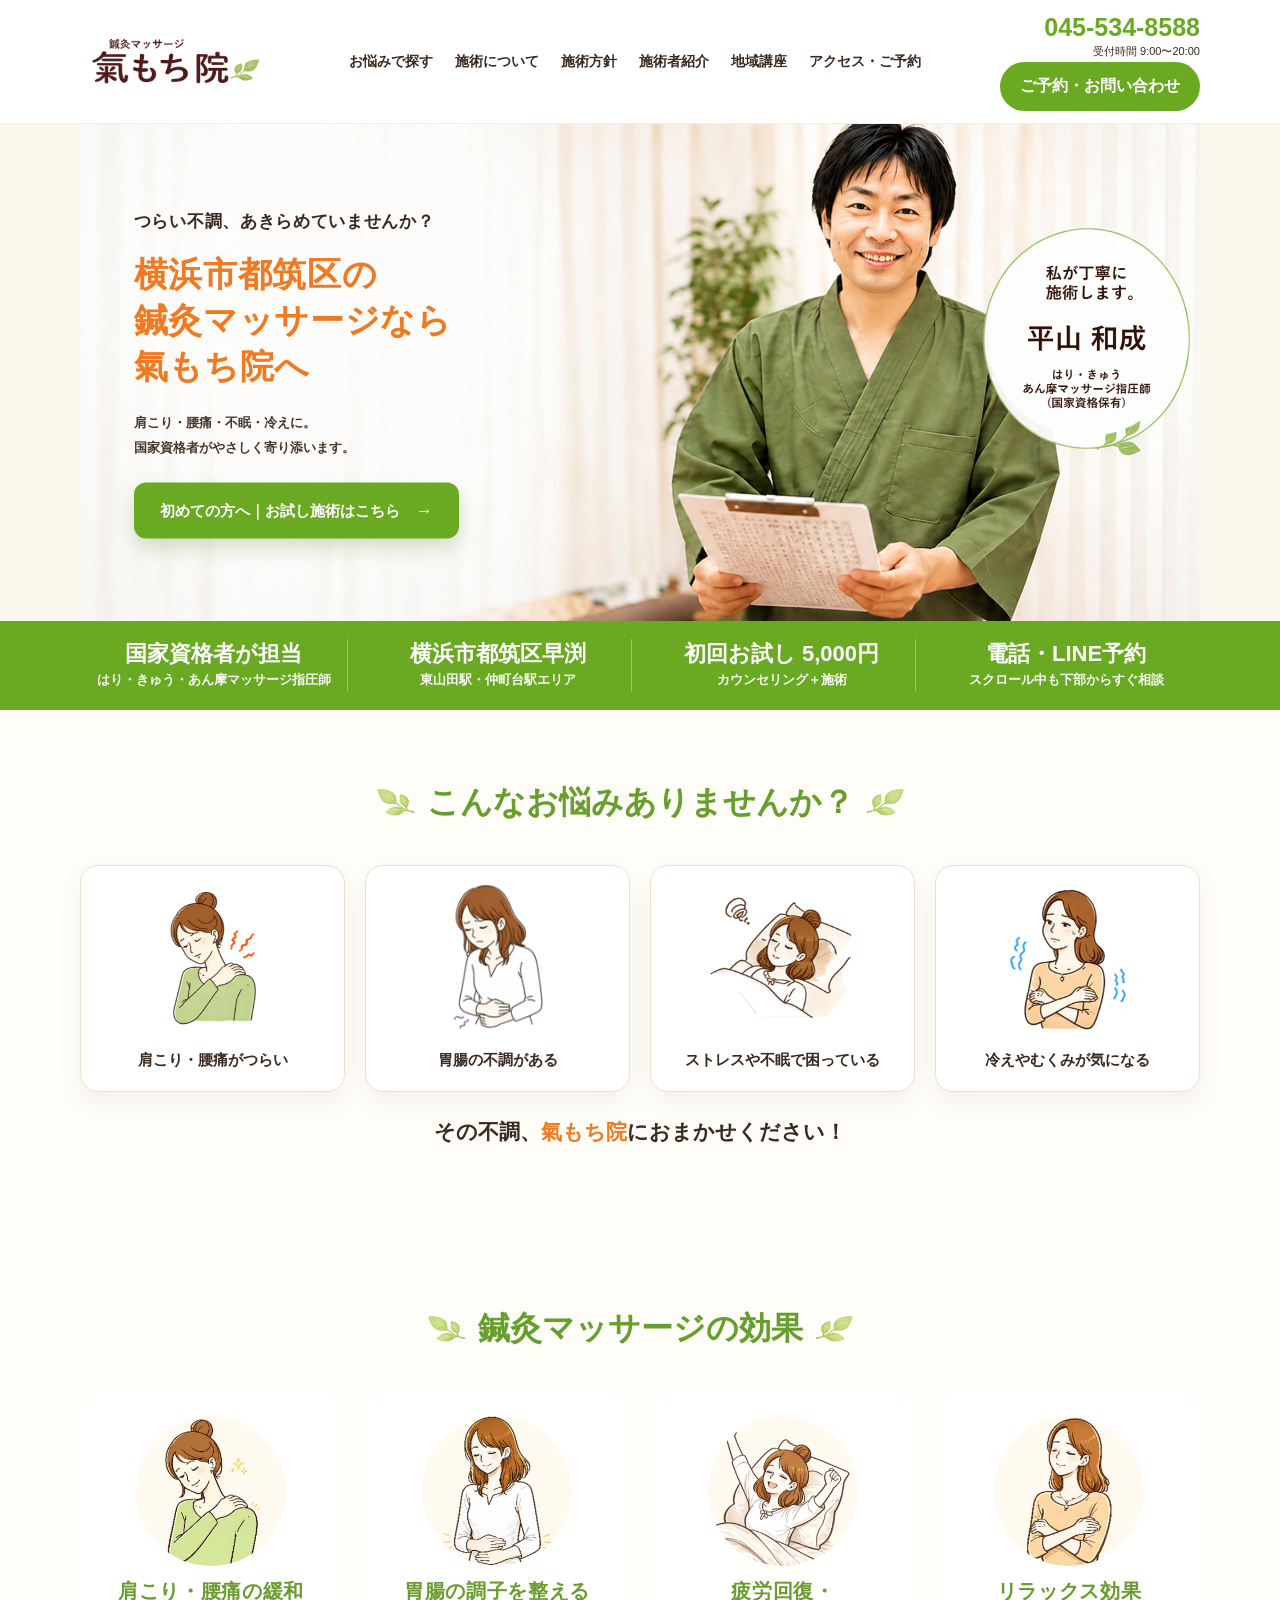
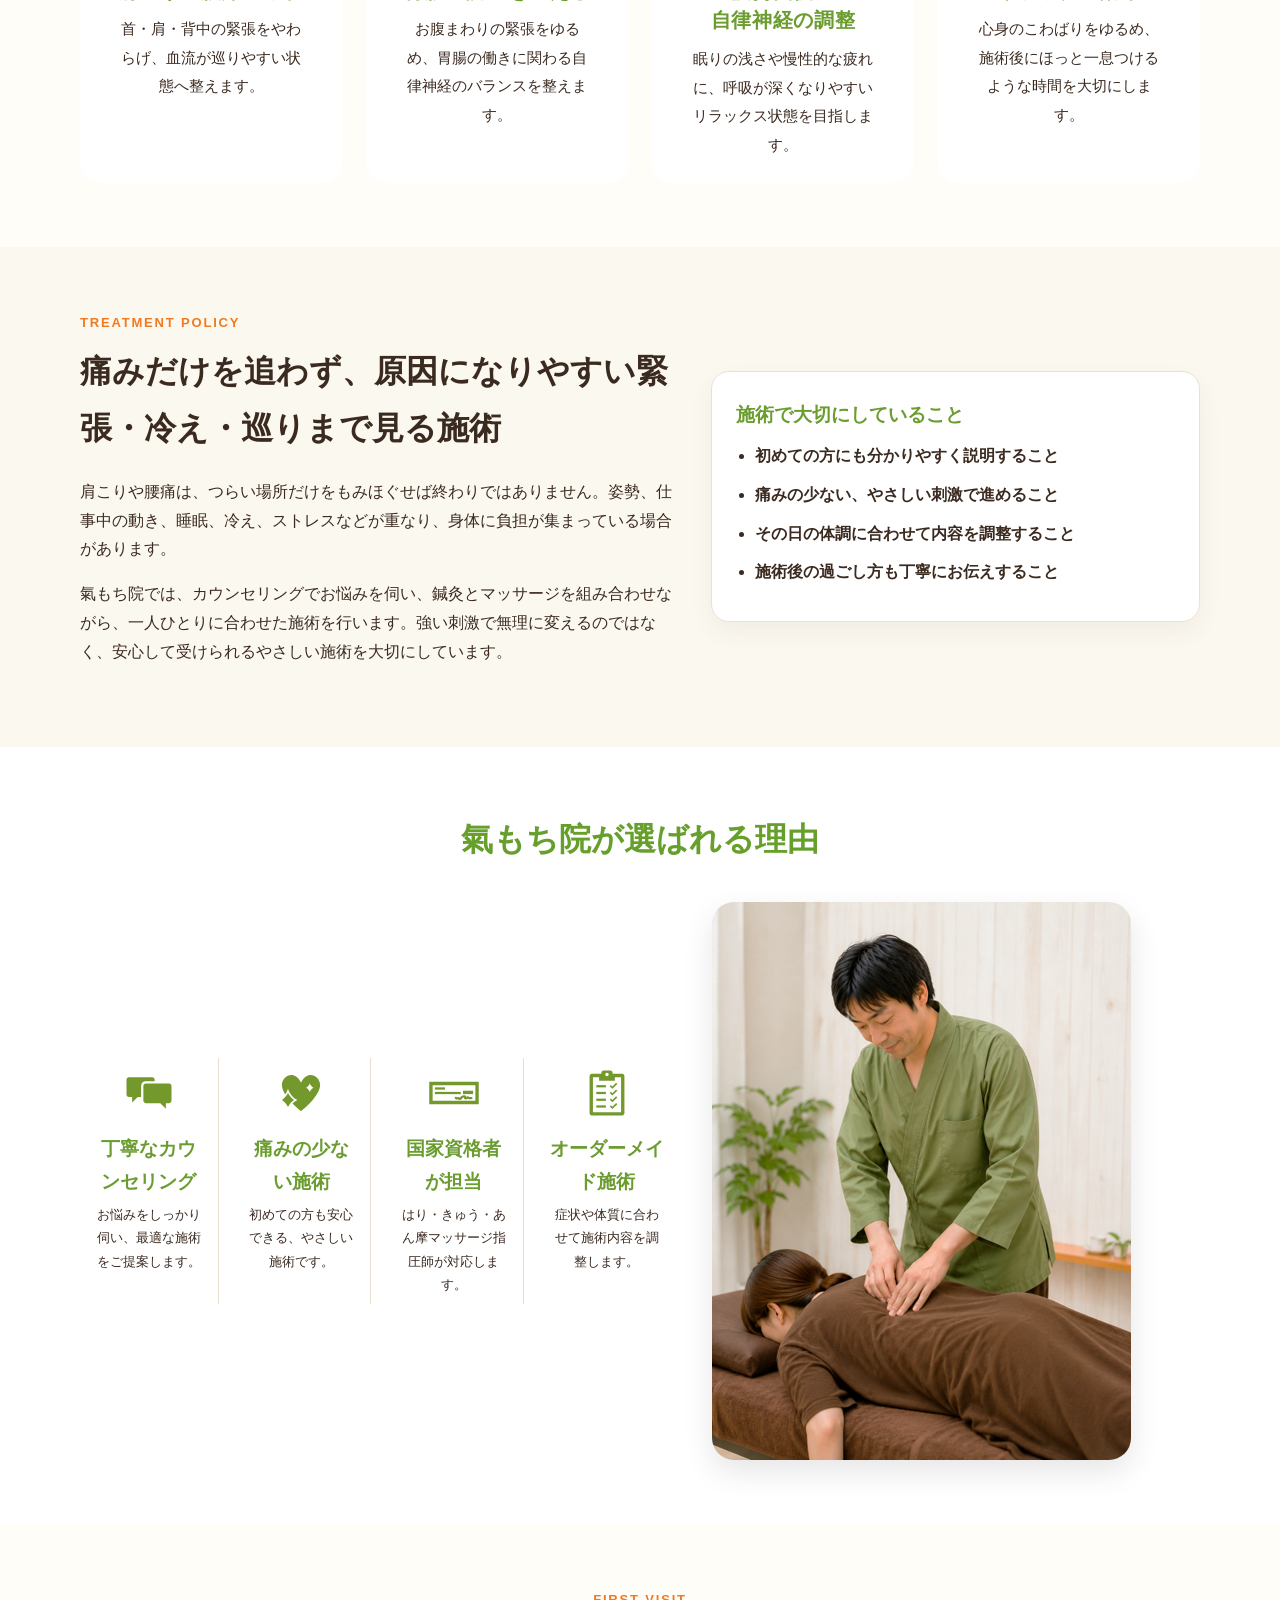
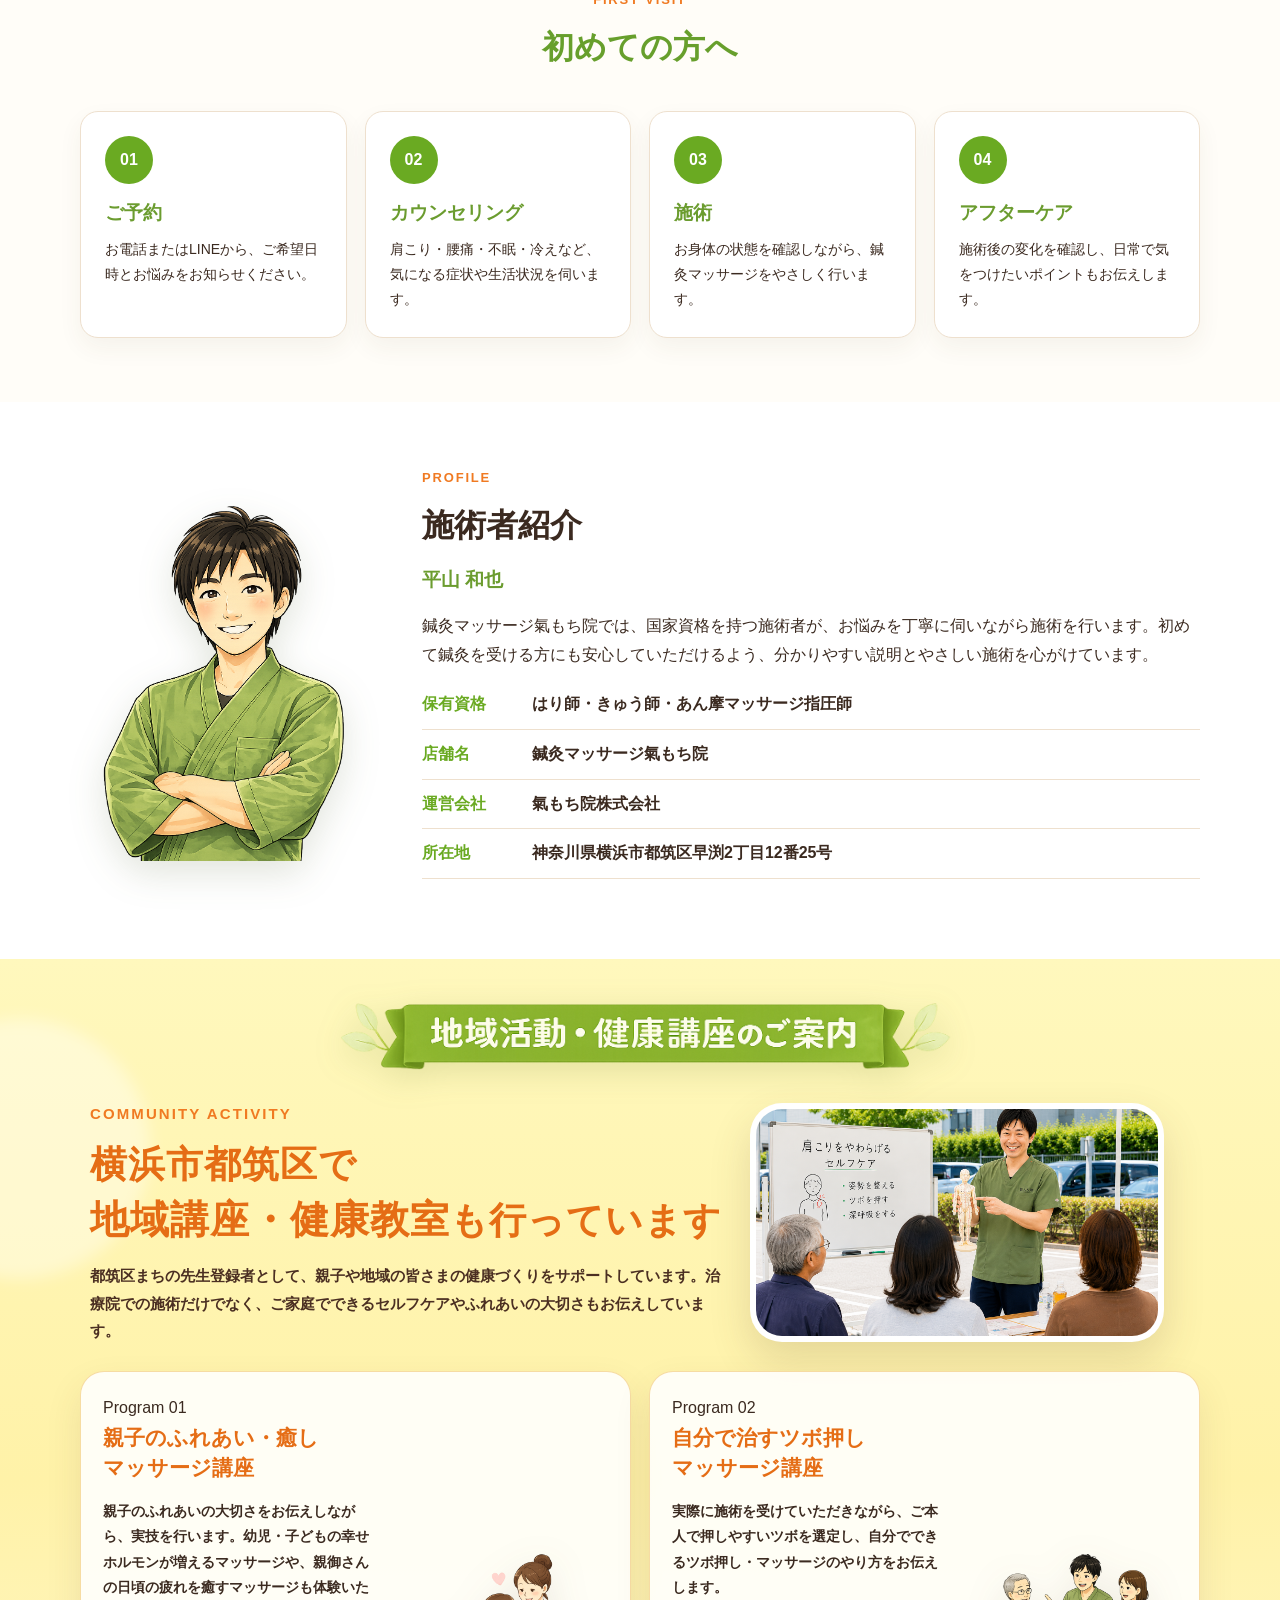
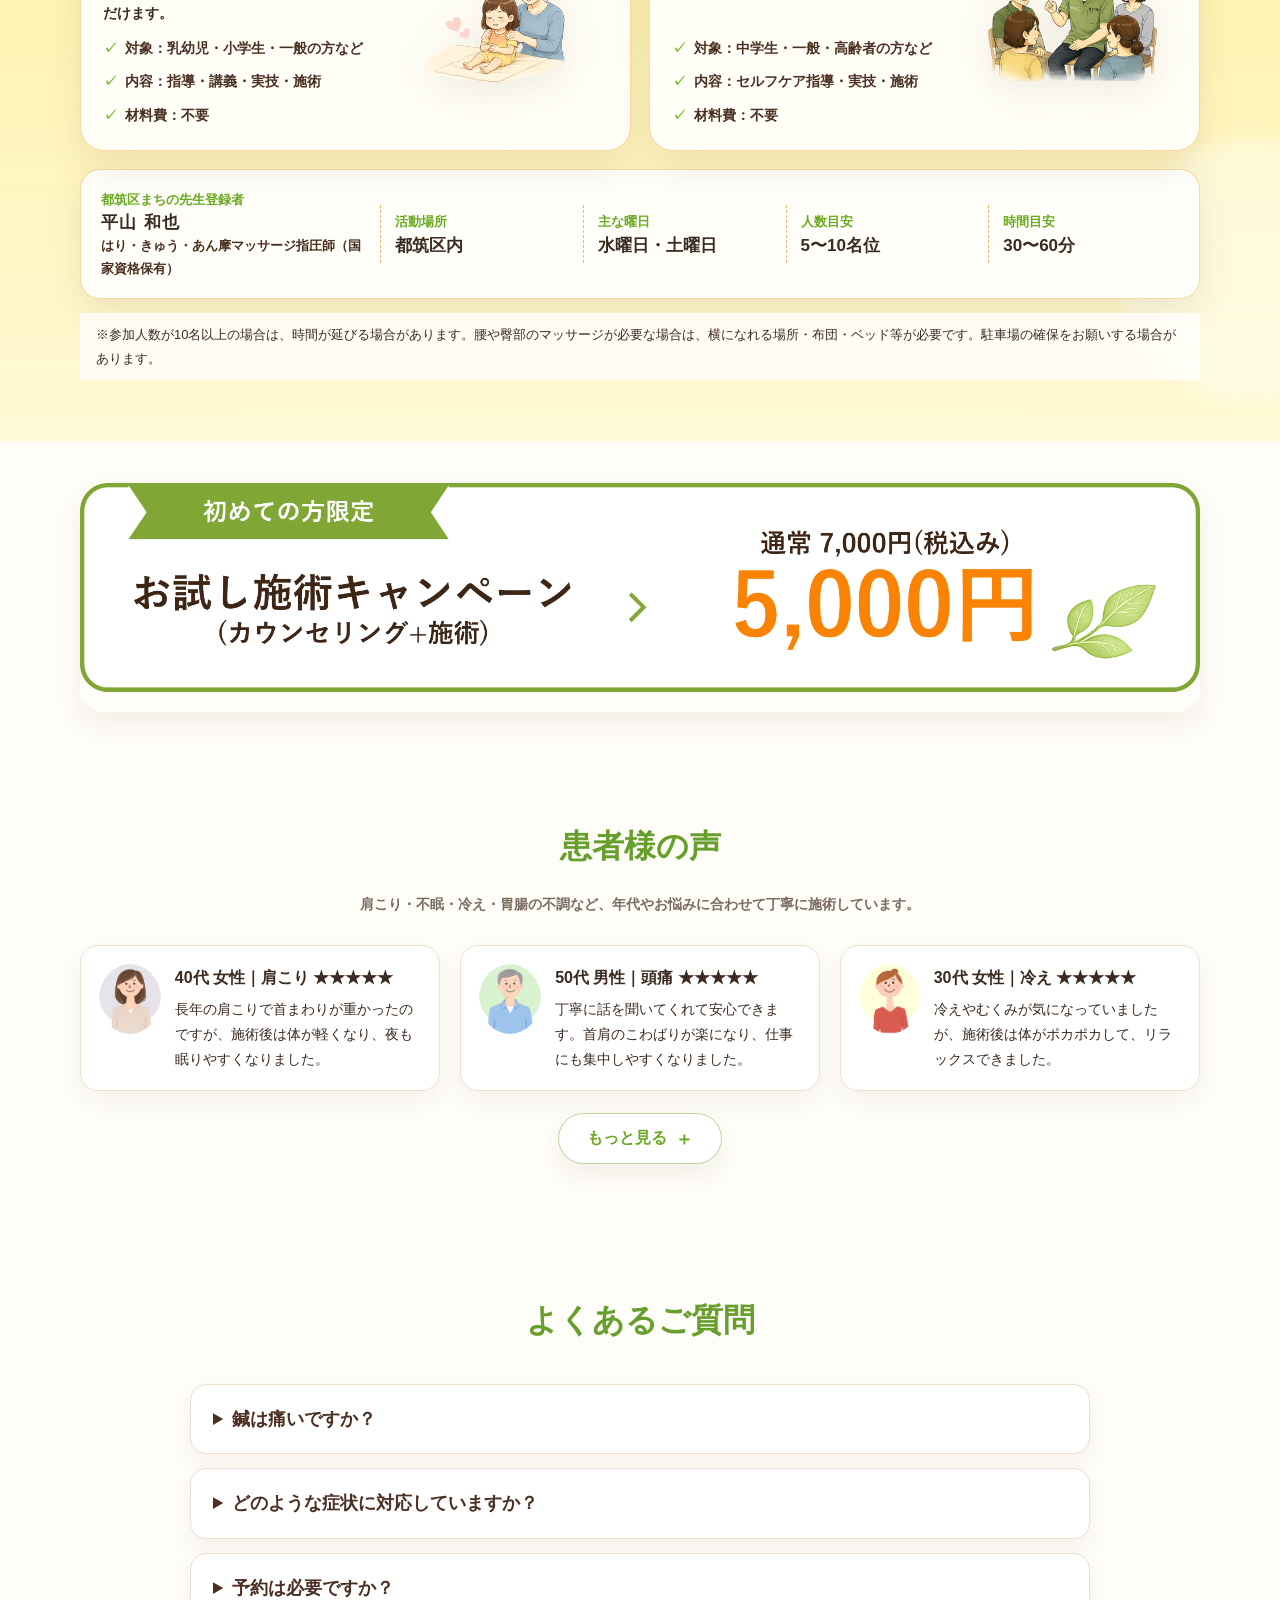
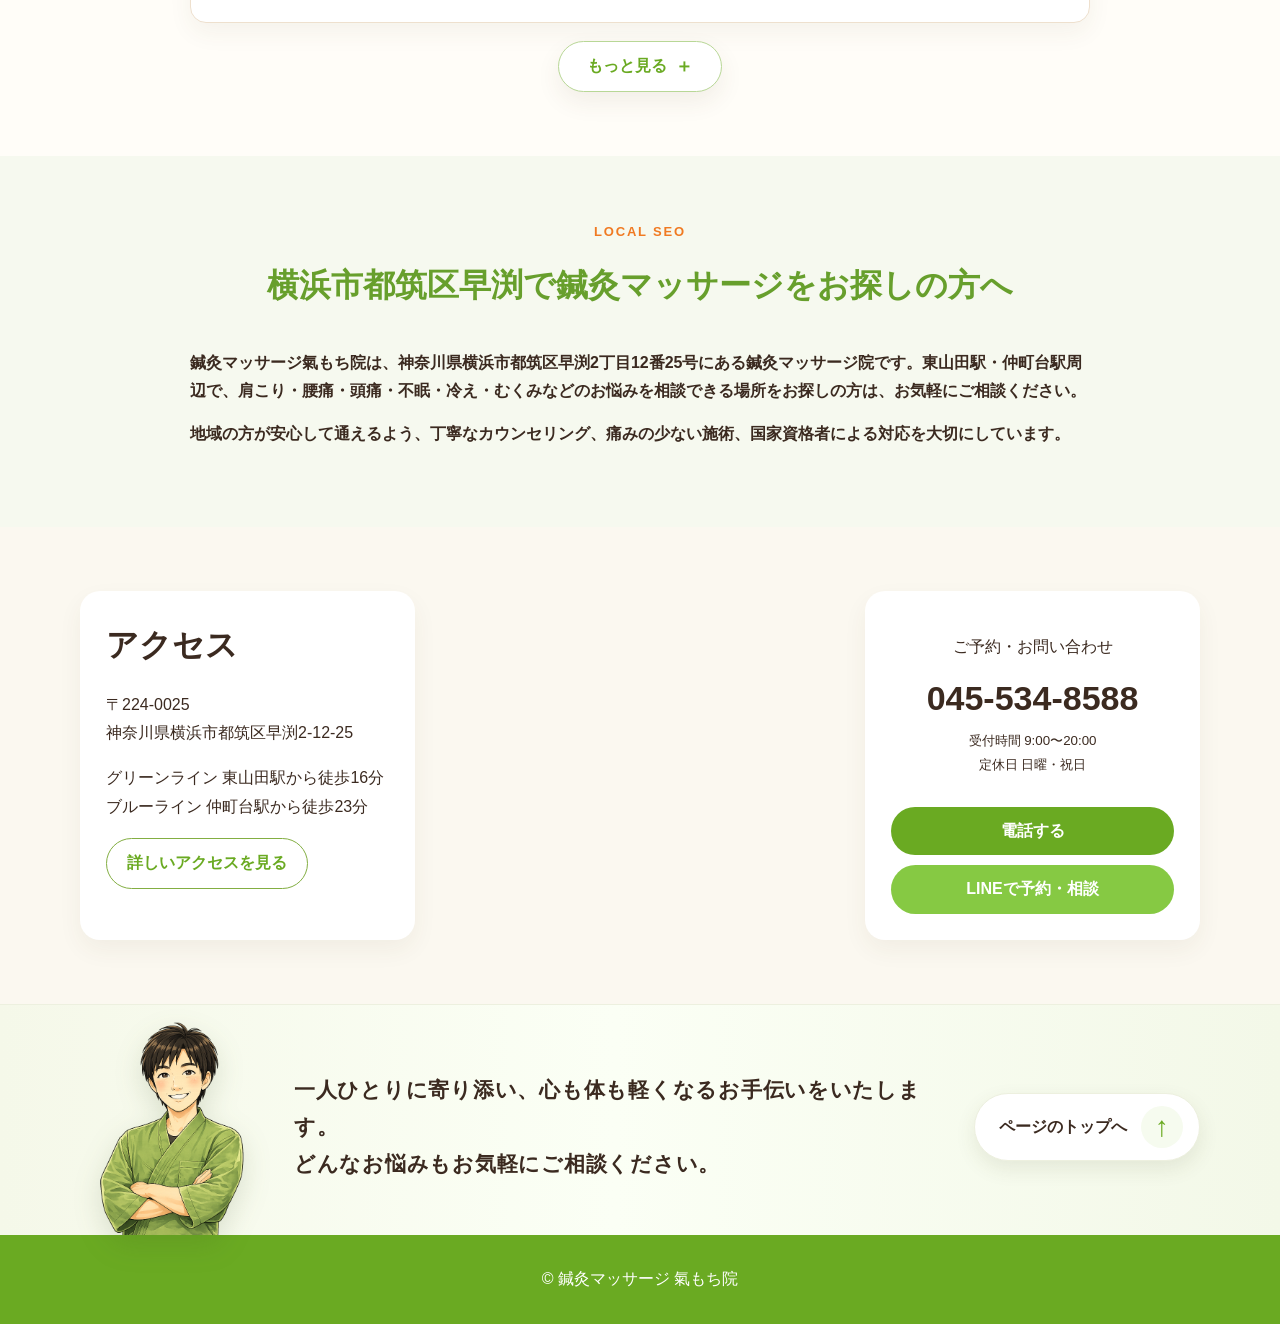
==== index.html @ 142c320e "Add files via upload" ====
<!DOCTYPE html>
<html lang="ja">
<head>
  <meta charset="UTF-8" />
  <meta name="viewport" content="width=device-width, initial-scale=1.0" />
  <title>横浜市都筑区早渕の鍼灸マッサージ氣もち院｜肩こり・腰痛・不眠・冷えのご相談</title>
  <meta name="description" content="横浜市都筑区早渕の鍼灸マッサージ氣もち院。肩こり・腰痛・頭痛・不眠・冷え・むくみ・胃腸の不調などのお悩みに、はり師・きゅう師・あん摩マッサージ指圧師の平山和也が丁寧に対応。東山田駅・仲町台駅周辺で鍼灸マッサージをお探しの方へ。都筑区まちの先生登録者として地域向け講座も実施。初回お試し施術5,000円。" />
  <meta name="keywords" content="横浜市都筑区 鍼灸,横浜市都筑区 マッサージ,東山田駅 鍼灸,肩こり,腰痛,不眠,冷え,氣もち院" />
  <meta property="og:title" content="横浜市都筑区の鍼灸マッサージ｜鍼灸マッサージ氣もち院" />
  <meta property="og:description" content="肩こり・腰痛・不眠・冷えなどのお悩みに、国家資格保有者の平山和也がやさしく丁寧に施術します。" />
  <meta property="og:type" content="website" />
  <meta property="og:image" content="images/top_banner.png" />
  <link rel="stylesheet" href="style.css" />
  <script type="application/ld+json">
  {
    "@context": "https://schema.org",
    "@type": "MedicalBusiness",
    "name": "鍼灸マッサージ氣もち院",
    "legalName": "氣もち院株式会社",
    "image": "images/top_banner.png",
    "telephone": "045-534-8588",
    "priceRange": "¥¥",
    "address": {
      "@type": "PostalAddress",
      "postalCode": "224-0025",
      "addressRegion": "神奈川県",
      "addressLocality": "横浜市都筑区",
      "streetAddress": "早渕2丁目12-25",
      "addressCountry": "JP"
    },
    "founder": {
      "@type": "Person",
      "name": "平山 和也"
    },
    "employee": {
      "@type": "Person",
      "name": "平山 和也",
      "jobTitle": "はり師・きゅう師・あん摩マッサージ指圧師"
    },
    "taxID": "T1020001093890",
    "areaServed": ["横浜市都筑区", "早渕", "東山田", "仲町台"],
    "medicalSpecialty": ["Acupuncture", "MassageTherapy"],
    "knowsAbout": ["親子ふれあいマッサージ", "ツボ押し", "セルフケア指導", "地域講座"],
    "openingHoursSpecification": [{
      "@type": "OpeningHoursSpecification",
      "dayOfWeek": ["Monday", "Tuesday", "Wednesday", "Thursday", "Friday", "Saturday"],
      "opens": "09:00",
      "closes": "20:00"
    }]
  }
  </script>
  <script type="application/ld+json">
  {
    "@context": "https://schema.org",
    "@type": "FAQPage",
    "mainEntity": [
      {"@type":"Question","name":"鍼は痛いですか？","acceptedAnswer":{"@type":"Answer","text":"痛みの少ないやさしい施術を心がけています。初めての方にも不安が少ないよう、お身体の状態を確認しながら丁寧に進めます。"}},
      {"@type":"Question","name":"どのような症状に対応していますか？","acceptedAnswer":{"@type":"Answer","text":"肩こり、腰痛、疲労感、頭痛、不眠、冷え、むくみ、胃腸の不調などのお悩みに対応しています。"}},
      {"@type":"Question","name":"予約は必要ですか？","acceptedAnswer":{"@type":"Answer","text":"お待たせしないため、事前予約をおすすめしています。電話またはLINEからご相談ください。"}},
      {"@type":"Question","name":"初回料金はいくらですか？","acceptedAnswer":{"@type":"Answer","text":"初めての方限定で、カウンセリングと施術を含むお試し施術キャンペーンを5,000円税込でご案内しています。"}},
      {"@type":"Question","name":"施術者はどのような資格を持っていますか？","acceptedAnswer":{"@type":"Answer","text":"平山和也が、はり師・きゅう師・あん摩マッサージ指圧師の国家資格を保有しています。"}},
      {"@type":"Question","name":"肩こりや腰痛以外も相談できますか？","acceptedAnswer":{"@type":"Answer","text":"頭痛、眼精疲労、不眠、冷え、むくみ、胃腸の不調などもご相談いただけます。"}},
      {"@type":"Question","name":"地域向けの講座はありますか？","acceptedAnswer":{"@type":"Answer","text":"都筑区まちの先生登録者として、親子のふれあい・癒しマッサージ講座や、自分で治すツボ押し・マッサージ講座などの地域向けプログラムにも対応しています。"}}
    ]
  }
  </script>
</head>
<body>
<header class="site-header">
  <div class="container header-inner">
    <a class="logo" href="#top" aria-label="氣もち院トップへ">
      <img src="images/logo.png" alt="鍼灸マッサージ 氣もち院" />
    </a>
    <nav class="nav" aria-label="メインメニュー">
      <a href="#worries">お悩みで探す</a>
      <a href="#effects">施術について</a>
      <a href="#policy">施術方針</a>
      <a href="#profile">施術者紹介</a>
      <a href="#community">地域講座</a>
      <a href="#access">アクセス・ご予約</a>
    </nav>
    <div class="header-contact">
      <span>045-534-8588</span>
      <small>受付時間 9:00〜20:00</small>
      <a href="#reserve">ご予約・お問い合わせ</a>
    </div>
  </div>
</header>

<main id="top">
<section class="hero">
  <div class="hero-frame">
    <img class="hero-bg" src="images/top_banner.png" alt="横浜市都筑区早渕の鍼灸マッサージ氣もち院 平山和也が丁寧に施術します" />
    <div class="hero-overlay">
      <p class="hero-catch">つらい不調、あきらめていませんか？</p>
      <h1 class="hero-title"><span class="hero-title-line">横浜市都筑区の</span><span class="hero-title-line">鍼灸マッサージなら</span><span class="hero-title-line"><span>氣</span>もち院へ</span></h1>
      <p class="hero-lead">肩こり・腰痛・不眠・冷えに。<br>国家資格者がやさしく寄り添います。</p>
      <a class="hero-btn" href="#campaign">初めての方へ｜お試し施術はこちら</a>
    </div>
  </div>
</section>
<section class="trust-strip" aria-label="氣もち院の基本情報">
  <div class="container trust-grid">
    <div><strong>国家資格者が担当</strong><span>はり・きゅう・あん摩マッサージ指圧師</span></div>
    <div><strong>横浜市都筑区早渕</strong><span>東山田駅・仲町台駅エリア</span></div>
    <div><strong>初回お試し 5,000円</strong><span>カウンセリング＋施術</span></div>
    <div><strong>電話・LINE予約</strong><span>スクロール中も下部からすぐ相談</span></div>
  </div>
</section>

<section id="worries" class="section worries-section">
  <div class="container">
    <h2><img src="images/sousyoku_leef_left.png" alt="" />こんなお悩みありませんか？<img src="images/sousyoku_leef_right.png" alt="" /></h2>
    <div class="worry-grid">
      <article class="worry-card"><img src="images/Before_katakori.png" alt="肩こり・腰痛でつらい女性"><h3>肩こり・腰痛がつらい</h3></article>
      <article class="worry-card"><img src="images/Before_onaka.png" alt="胃腸の不調でお腹を押さえる女性"><h3>胃腸の不調がある</h3></article>
      <article class="worry-card"><img src="images/Before_suimin.png" alt="不眠やストレスで眠れない女性"><h3>ストレスや不眠で困っている</h3></article>
      <article class="worry-card"><img src="images/Before_hietomukumi.png" alt="冷えやむくみで悩む女性"><h3>冷えやむくみが気になる</h3></article>
    </div>
    <p class="center">その不調、<strong>氣もち院</strong>におまかせください！</p>
  </div>
</section>
<section id="effects" class="section effects-section">
  <div class="container">
    <h2><img src="images/sousyoku_leef_left.png" alt="" />鍼灸マッサージの効果<img src="images/sousyoku_leef_right.png" alt="" /></h2>
    <div class="effect-grid">
      <article><img src="images/After_katakori.png" alt="肩こり・腰痛の緩和"><h3>肩こり・腰痛の緩和</h3><p>首・肩・背中の緊張をやわらげ、血流が巡りやすい状態へ整えます。</p></article>
      <article><img src="images/After_onaka.png" alt="胃腸の調子を整える"><h3>胃腸の調子を整える</h3><p>お腹まわりの緊張をゆるめ、胃腸の働きに関わる自律神経のバランスを整えます。</p></article>
      <article><img src="images/After_suimin.png" alt="疲労回復・自律神経の調整"><h3>疲労回復・<br>自律神経の調整</h3><p>眠りの浅さや慢性的な疲れに、呼吸が深くなりやすいリラックス状態を目指します。</p></article>
      <article><img src="images/After_relax.png" alt="リラックス効果"><h3>リラックス効果</h3><p>心身のこわばりをゆるめ、施術後にほっと一息つけるような時間を大切にします。</p></article>
    </div>
  </div>
</section>
<section id="policy" class="section policy-section">
  <div class="container policy-layout">
    <div>
      <p class="section-kicker">Treatment Policy</p>
      <h2>痛みだけを追わず、原因になりやすい緊張・冷え・巡りまで見る施術</h2>
      <p>肩こりや腰痛は、つらい場所だけをもみほぐせば終わりではありません。姿勢、仕事中の動き、睡眠、冷え、ストレスなどが重なり、身体に負担が集まっている場合があります。</p>
      <p>氣もち院では、カウンセリングでお悩みを伺い、鍼灸とマッサージを組み合わせながら、一人ひとりに合わせた施術を行います。強い刺激で無理に変えるのではなく、安心して受けられるやさしい施術を大切にしています。</p>
    </div>
    <div class="policy-card">
      <h3>施術で大切にしていること</h3>
      <ul>
        <li>初めての方にも分かりやすく説明すること</li>
        <li>痛みの少ない、やさしい刺激で進めること</li>
        <li>その日の体調に合わせて内容を調整すること</li>
        <li>施術後の過ごし方も丁寧にお伝えすること</li>
      </ul>
    </div>
  </div>
</section>

<section id="reason" class="section reason">
  <div class="container">
    <h2>氣もち院が選ばれる理由</h2>
    <div class="reason-layout">
      <div class="reason-grid">
        <article><img src="images/erabareruriyu_counseling.svg" alt="丁寧なカウンセリング"><h3>丁寧なカウンセリング</h3><p>お悩みをしっかり伺い、最適な施術をご提案します。</p></article>
        <article><img src="images/erabareruriyu_itaminosukunai.svg" alt="痛みの少ないやさしい施術"><h3>痛みの少ない施術</h3><p>初めての方も安心できる、やさしい施術です。</p></article>
        <article><img src="images/erabareruriyu_kokkasikaku.svg" alt="国家資格を持つ施術者"><h3>国家資格者が担当</h3><p>はり・きゅう・あん摩マッサージ指圧師が対応します。</p></article>
        <article><img src="images/erabareruriyu_odermade.svg" alt="一人ひとりに合わせたオーダーメイド施術"><h3>オーダーメイド施術</h3><p>症状や体質に合わせて施術内容を調整します。</p></article>
      </div>
      <img class="treatment-photo" src="images/sezyutsu.png" alt="氣もち院の施術イメージ" />
    </div>
  </div>
</section>
<section id="first" class="section first-section">
  <div class="container">
    <p class="section-kicker">First Visit</p>
    <h2>初めての方へ</h2>
    <div class="flow-grid">
      <article><span>01</span><h3>ご予約</h3><p>お電話またはLINEから、ご希望日時とお悩みをお知らせください。</p></article>
      <article><span>02</span><h3>カウンセリング</h3><p>肩こり・腰痛・不眠・冷えなど、気になる症状や生活状況を伺います。</p></article>
      <article><span>03</span><h3>施術</h3><p>お身体の状態を確認しながら、鍼灸マッサージをやさしく行います。</p></article>
      <article><span>04</span><h3>アフターケア</h3><p>施術後の変化を確認し、日常で気をつけたいポイントもお伝えします。</p></article>
    </div>
  </div>
</section>

<section id="profile" class="section profile-section">
  <div class="container profile-layout">
    <img src="images/last_hirayama_illustration.png" alt="鍼灸マッサージ氣もち院 平山和也" />
    <div>
      <p class="section-kicker">Profile</p>
      <h2>施術者紹介</h2>
      <h3>平山 和也</h3>
      <p>鍼灸マッサージ氣もち院では、国家資格を持つ施術者が、お悩みを丁寧に伺いながら施術を行います。初めて鍼灸を受ける方にも安心していただけるよう、分かりやすい説明とやさしい施術を心がけています。</p>
      <dl class="license-list">
        <div><dt>保有資格</dt><dd>はり師・きゅう師・あん摩マッサージ指圧師</dd></div>
        <div><dt>店舗名</dt><dd>鍼灸マッサージ氣もち院</dd></div>
        <div><dt>運営会社</dt><dd>氣もち院株式会社</dd></div>
        <div><dt>所在地</dt><dd>神奈川県横浜市都筑区早渕2丁目12番25号</dd></div>
      </dl>
    </div>
  </div>
</section>


<section id="community" class="section community-section event-section">
  <div class="container event-wrap">
    <div class="event-title-img-wrap">
      <img class="event-title-img" src="images/event_goannai.png" alt="地域活動・健康講座のご案内" />
    </div>

    <div class="event-hero">
      <div class="event-copy">
        <p class="section-kicker">Community Activity</p>
        <h2 class="event-heading"><span class="event-heading-line">横浜市都筑区で</span><span class="event-heading-line"><em>地域講座・健康教室</em>も行っています</span></h2>
        <p>都筑区まちの先生登録者として、親子や地域の皆さまの健康づくりをサポートしています。治療院での施術だけでなく、ご家庭でできるセルフケアやふれあいの大切さもお伝えしています。</p>
      </div>
      <div class="event-photo-card">
        <img src="images/event_photo.png" alt="横浜市都筑区の屋外会場でセルフケア講座を行う平山和也" />
      </div>
    </div>

    <div class="event-program-grid">
      <article class="event-program-card oyako-card">
        <div class="event-program-text">
          <span class="program-label">Program 01</span>
          <h3><span>親子のふれあい・癒し</span><span>マッサージ講座</span></h3>
          <p>親子のふれあいの大切さをお伝えしながら、実技を行います。幼児・子どもの幸せホルモンが増えるマッサージや、親御さんの日頃の疲れを癒すマッサージも体験いただけます。</p>
          <ul>
            <li>対象：乳幼児・小学生・一般の方など</li>
            <li>内容：指導・講義・実技・施術</li>
            <li>材料費：不要</li>
          </ul>
        </div>
        <img class="event-program-illust" src="images/event_oyako.png" alt="親子ふれあいマッサージ講座のイラスト" />
      </article>

      <article class="event-program-card selfcare-card">
        <div class="event-program-text">
          <span class="program-label">Program 02</span>
          <h3><span>自分で治すツボ押し</span><span>マッサージ講座</span></h3>
          <p>実際に施術を受けていただきながら、ご本人で押しやすいツボを選定し、自分でできるツボ押し・マッサージのやり方をお伝えします。</p>
          <ul>
            <li>対象：中学生・一般・高齢者の方など</li>
            <li>内容：セルフケア指導・実技・施術</li>
            <li>材料費：不要</li>
          </ul>
        </div>
        <img class="event-program-illust" src="images/event_kyousitu.png" alt="セルフケア講座で地域の方に説明する平山和也" />
      </article>
    </div>

    <div class="event-info-bar">
      <div class="event-info-main">
        <span class="teacher-label">都筑区まちの先生登録者</span>
        <strong>平山 和也</strong>
        <small>はり・きゅう・あん摩マッサージ指圧師（国家資格保有）</small>
      </div>
      <div><span>活動場所</span><strong>都筑区内</strong></div>
      <div><span>主な曜日</span><strong>水曜日・土曜日</strong></div>
      <div><span>人数目安</span><strong>5〜10名位</strong></div>
      <div><span>時間目安</span><strong>30〜60分</strong></div>
    </div>

    <p class="program-note event-note">※参加人数が10名以上の場合は、時間が延びる場合があります。腰や臀部のマッサージが必要な場合は、横になれる場所・布団・ベッド等が必要です。駐車場の確保をお願いする場合があります。</p>
  </div>
</section>

<section id="campaign" class="campaign">
  <div class="container">
    <a href="#reserve"><img src="images/hazimetenokatagentei.png" alt="初めての方限定 お試し施術キャンペーン 5,000円" /></a>
  </div>
</section>

<section class="section voice-section">
  <div class="container">
    <h2>患者様の声</h2>
    <p class="voice-lead">肩こり・不眠・冷え・胃腸の不調など、年代やお悩みに合わせて丁寧に施術しています。</p>

    <div class="voice-grid">
      <article class="voice"><img src="images/voice_40ageW.png" alt="40代女性の患者様アイコン"><div><strong>40代 女性｜肩こり ★★★★★</strong><p>長年の肩こりで首まわりが重かったのですが、施術後は体が軽くなり、夜も眠りやすくなりました。</p></div></article>
      <article class="voice"><img src="images/voice_50ageM.png" alt="50代男性の患者様アイコン"><div><strong>50代 男性｜頭痛 ★★★★★</strong><p>丁寧に話を聞いてくれて安心できます。首肩のこわばりが楽になり、仕事にも集中しやすくなりました。</p></div></article>
      <article class="voice"><img src="images/voice_30ageW.png" alt="30代女性の患者様アイコン"><div><strong>30代 女性｜冷え ★★★★★</strong><p>冷えやむくみが気になっていましたが、施術後は体がポカポカして、リラックスできました。</p></div></article>
    </div>

    <details class="voice-more">
      <summary>もっと見る</summary>
      <div class="voice-grid more-voice-grid">
        <article class="voice"><img src="images/voice_10ageM.png" alt="10代男性の患者様アイコン"><div><strong>10代 男性｜部活の肘 ★★★★★</strong><p>野球部で肘の違和感があり相談しました。体の使い方も教えてもらえて、練習前後のケアを意識できるようになりました。</p></div></article>
        <article class="voice"><img src="images/voice_50ageW.png" alt="50代女性の患者様アイコン"><div><strong>50代 女性｜腰痛 ★★★★★</strong><p>腰まわりの重さが気になっていました。やさしく確認しながら進めてくれるので、初めてでも安心して受けられました。</p></div></article>
        <article class="voice"><img src="images/voice_60ageM.png" alt="60代男性の患者様アイコン"><div><strong>60代 男性｜疲労感 ★★★★★</strong><p>年齢とともに疲れが抜けにくくなり相談しました。施術後は肩まわりが楽になり、体がすっと軽く感じました。</p></div></article>
      </div>
    </details>
  </div>
</section>

<section id="faq" class="section faq-section">
  <div class="container">
    <h2>よくあるご質問</h2>
    <div class="faq-list">
      <details>
        <summary>鍼は痛いですか？</summary>
        <p>痛みの少ないやさしい施術を心がけています。初めての方にも不安が少ないよう、お身体の状態を確認しながら丁寧に進めます。</p>
      </details>
      <details>
        <summary>どのような症状に対応していますか？</summary>
        <p>肩こり、腰痛、疲労感、頭痛、不眠、冷え、むくみ、胃腸の不調などのお悩みに対応しています。</p>
      </details>
      <details>
        <summary>予約は必要ですか？</summary>
        <p>お待たせしないため、事前予約をおすすめしています。電話またはLINEからご相談ください。</p>
      </details>
    </div>

    <details class="faq-more">
      <summary>もっと見る</summary>
      <div class="faq-list faq-more-list">
        <details>
          <summary>初回料金はいくらですか？</summary>
          <p>初めての方限定で、カウンセリングと施術を含むお試し施術キャンペーンを5,000円税込でご案内しています。</p>
        </details>
        <details>
          <summary>所在地はどこですか？</summary>
          <p>神奈川県横浜市都筑区早渕2丁目12番25号です。グリーンライン東山田駅、ブルーライン仲町台駅周辺からご来院いただけます。</p>
        </details>
        <details>
          <summary>施術者はどのような資格を持っていますか？</summary>
          <p>平山和也が、はり師・きゅう師・あん摩マッサージ指圧師の国家資格を保有しています。</p>
        </details>
        <details>
          <summary>東山田駅や仲町台駅周辺から通えますか？</summary>
          <p>はい。東山田駅・仲町台駅周辺からご来院いただける横浜市都筑区早渕の鍼灸マッサージ院です。</p>
        </details>
        <details>
          <summary>肩こりや腰痛以外も相談できますか？</summary>
          <p>はい。頭痛、眼精疲労、不眠、冷え、むくみ、胃腸の不調などもご相談いただけます。</p>
        </details>
        <details>
          <summary>地域向けの講座もお願いできますか？</summary>
          <p>はい。都筑区まちの先生登録者として、親子のふれあい・癒しマッサージ講座や、自分で治すツボ押し・マッサージ講座などにも対応しています。</p>
        </details>
      </div>
    </details>
  </div>
</section>
<section class="section local-section">
  <div class="container">
    <p class="section-kicker">Local SEO</p>
    <h2>横浜市都筑区早渕で鍼灸マッサージをお探しの方へ</h2>
    <p>鍼灸マッサージ氣もち院は、神奈川県横浜市都筑区早渕2丁目12番25号にある鍼灸マッサージ院です。東山田駅・仲町台駅周辺で、肩こり・腰痛・頭痛・不眠・冷え・むくみなどのお悩みを相談できる場所をお探しの方は、お気軽にご相談ください。</p>
    <p>地域の方が安心して通えるよう、丁寧なカウンセリング、痛みの少ない施術、国家資格者による対応を大切にしています。</p>
  </div>
</section>

<section id="access" class="section access">
  <div class="container access-grid">
    <div class="access-info">
      <h2>アクセス</h2>
      <p>〒224-0025<br>神奈川県横浜市都筑区早渕2-12-25</p>
      <p>グリーンライン 東山田駅から徒歩16分<br>ブルーライン 仲町台駅から徒歩23分</p>
      <a class="btn outline" href="https://www.google.com/maps/search/?api=1&query=神奈川県横浜市都筑区早渕2-12-25" target="_blank" rel="noopener">詳しいアクセスを見る</a>
    </div>
    <iframe class="map" title="氣もち院周辺地図" src="https://www.google.com/maps?q=神奈川県横浜市都筑区早渕2-12-25&output=embed" loading="lazy" referrerpolicy="no-referrer-when-downgrade"></iframe>
    <div id="reserve" class="reserve-box">
      <p>ご予約・お問い合わせ</p>
      <strong>045-534-8588</strong>
      <small>受付時間 9:00〜20:00<br>定休日 日曜・祝日</small>
      <a class="btn primary" href="tel:0455348588">電話する</a>
      <a class="btn line" href="#">LINEで予約・相談</a>
    </div>
  </div>
</section>

<section class="closing-banner" aria-label="氣もち院からのメッセージ">
  <div class="container closing-inner">
    <img class="closing-person" src="images/last_hirayama_illustration.png" alt="氣もち院 平山和也のイラスト" />
    <div class="closing-message">
      <p>一人ひとりに寄り添い、心も体も軽くなるお手伝いをいたします。<br>どんなお悩みもお気軽にご相談ください。</p>
    </div>
    <a class="page-top-btn" href="#top" aria-label="ページのトップへ戻る">
      <span>ページのトップへ</span><b>↑</b>
    </a>
  </div>
</section>
</main>

<div class="fixed-contact" aria-label="固定予約ボタン">
  <a class="fixed-tel" href="tel:0455348588">電話する</a>
  <a class="fixed-line" href="#reserve">LINE予約・相談</a>
</div>

<footer>
  <p>© 鍼灸マッサージ 氣もち院</p>
</footer>
<script src="script.js"></script>
</body>
</html>
---- style.css ----
*{box-sizing:border-box}html{scroll-behavior:smooth}body{margin:0;font-family:"Yu Gothic","Hiragino Sans",sans-serif;color:#3b2a20;background:#fffdf8;line-height:1.8}.container{width:min(1120px,92%);margin:auto}img{max-width:100%;display:block}.site-header{position:sticky;top:0;z-index:10;background:rgba(255,255,255,.94);backdrop-filter:blur(8px);border-bottom:1px solid #eee}.header-inner{display:flex;align-items:center;justify-content:space-between;gap:22px;padding:12px 0}.logo img{width:190px}.nav{display:flex;gap:22px;white-space:nowrap}.nav a{color:#3b2a20;text-decoration:none;font-weight:800;font-size:14px}.header-contact{text-align:right}.header-contact span{display:block;color:#6aaa22;font-size:25px;font-weight:900;line-height:1.2}.header-contact small{display:block;font-size:11px}.header-contact a,.btn{display:inline-block;text-decoration:none;border-radius:999px;padding:10px 20px;font-weight:900}.header-contact a,.primary{background:#6aaa22;color:#fff}.hero{position:relative;background:#fbf7ed;overflow:hidden}.hero-bg{width:100%;height:auto}.hero-overlay{position:absolute;left:clamp(28px,5vw,92px);top:50%;transform:translateY(-50%);width:min(610px,48vw);padding:28px 0}.hero-catch{font-size:clamp(18px,1.7vw,28px);font-weight:900;margin:0 0 18px;color:#3b2a20;letter-spacing:.04em}.hero-overlay h1{font-size:clamp(36px,4.2vw,72px);line-height:1.28;margin:0 0 20px;color:#3b2a20;font-weight:900;letter-spacing:.03em}.hero-overlay h1 span{color:#f07a22}.hero-overlay h1 em{color:#6aaa22;font-style:normal}.hero-lead{font-size:clamp(14px,1.25vw,19px);font-weight:800;line-height:1.9;margin:0 0 28px;color:#4a362a}.hero-btn{display:inline-flex;align-items:center;justify-content:center;background:#6aaa22;color:#fff;text-decoration:none;border-radius:12px;padding:16px 34px;font-weight:900;font-size:clamp(14px,1.2vw,18px);box-shadow:0 10px 20px rgba(72,123,25,.22)}.hero-btn:after{content:"→";margin-left:16px;font-size:1.1em}.section{padding:64px 0}.section h2{text-align:center;font-size:32px;color:#679f2c;margin:0 0 34px;display:flex;justify-content:center;align-items:center;gap:12px}.section h2 img{width:38px}.worry-grid{display:grid;grid-template-columns:repeat(4,1fr);gap:20px}.worry-card{background:#fff;border:1px solid #eee0ce;border-radius:18px;box-shadow:0 10px 25px rgba(88,61,35,.06);padding:18px;text-align:center}.worry-card img{height:150px;margin:0 auto 12px;object-fit:contain}.worry-card h3{font-size:15px;margin:0;color:#3b2a20}.center{text-align:center;font-size:21px;font-weight:800}.center strong{color:#f07a22}.soft{background:#fbf8f0}.ba-grid{display:grid;grid-template-columns:repeat(4,1fr);gap:20px}.ba-card{background:#fff;border-radius:22px;padding:20px;text-align:center;box-shadow:0 12px 28px rgba(88,61,35,.07);border:1px solid #eee0ce}.ba-card span,.ba-card em{display:inline-block;border-radius:999px;padding:3px 16px;font-style:normal;font-weight:900}.ba-card span{background:#eee;color:#6b625a}.ba-card em{background:#6aaa22;color:#fff;margin-top:14px}.ba-card img{height:125px;margin:8px auto;object-fit:contain}.ba-card strong{display:block;font-size:15px}.ba-card p{font-size:14px;margin:6px 0 0}.effect-grid{display:grid;grid-template-columns:repeat(4,1fr);gap:24px;text-align:center}.effect-grid article{padding:24px;border-radius:22px;background:#fff}.effect-grid img{width:150px;height:150px;object-fit:contain;margin:0 auto 10px;border-radius:50%;background:#fffaf0}.effect-grid h3,.reason-grid h3{color:#6b9c2f;margin:.2em 0}.effect-grid h3{font-size:clamp(19px,1.6vw,24px);line-height:1.45;letter-spacing:.03em}.effect-grid p{font-size:15px;line-height:1.9;margin:10px auto 0;max-width:12em}.reason{background:#fff}.reason-layout{display:grid;grid-template-columns:1.1fr .9fr;gap:36px;align-items:center}.reason-grid{display:grid;grid-template-columns:repeat(4,1fr);gap:14px;text-align:center}.reason-grid article{border-right:1px solid #e8decf;padding:8px 12px}.reason-grid article:last-child{border-right:0}.reason-grid img{height:54px;margin:0 auto 12px}.reason-grid p{font-size:13px;margin:0}.treatment-photo{border-radius:22px;box-shadow:0 12px 30px rgba(0,0,0,.1)}.campaign{padding:42px 0;background:#fffdf8}.campaign img{width:100%;border-radius:22px;box-shadow:0 12px 28px rgba(88,61,35,.08)}.voice-grid{display:grid;grid-template-columns:repeat(3,1fr);gap:20px}.voice{display:flex;gap:14px;align-items:flex-start;background:#fff;border:1px solid #eee0ce;border-radius:18px;box-shadow:0 10px 25px rgba(88,61,35,.06);padding:18px}.voice img{width:70px;height:70px;border-radius:50%;object-fit:cover}.voice p{margin:4px 0 0;font-size:14px}.access{background:#fbf8f0}.access-grid{display:grid;grid-template-columns:1fr 1.2fr 1fr;gap:24px;align-items:stretch}.access-info,.reserve-box{background:#fff;border-radius:20px;padding:26px;box-shadow:0 10px 25px rgba(88,61,35,.06)}.access-info h2{text-align:left;display:block;color:#3b2a20;margin-bottom:16px}.outline{border:1px solid #83ae42;color:#6aaa22;background:#fff}.map{width:100%;min-height:300px;border:0;border-radius:20px}.reserve-box{text-align:center}.reserve-box strong{display:block;font-size:34px;color:#3b2a20;line-height:1.2}.reserve-box small{display:block;margin:10px 0 18px}.line{background:#86c943;color:#fff;margin-top:10px;width:100%}.reserve-box .primary{width:100%;margin-top:12px}footer{text-align:center;background:#6aaa22;color:#fff;padding:24px}@media(max-width:980px){.header-inner{display:block}.logo img{width:170px}.nav{overflow:auto;padding:10px 0}.header-contact{text-align:left}.worry-grid,.effect-grid,.ba-grid,.voice-grid{grid-template-columns:repeat(2,1fr)}.reason-layout,.access-grid{grid-template-columns:1fr}.reason-grid{grid-template-columns:repeat(2,1fr)}.section h2{font-size:26px;flex-wrap:wrap}.hero img{min-height:320px;object-fit:cover;object-position:65% center}}@media(max-width:600px){.worry-grid,.effect-grid,.ba-grid,.voice-grid,.reason-grid{grid-template-columns:1fr}.header-contact span{font-size:22px}.section{padding:46px 0}.voice{align-items:center}.campaign img{border-radius:14px}.hero img{min-height:360px;object-position:68% center}}

@media(max-width:980px){.hero-bg{min-height:420px;object-fit:cover;object-position:66% center}.hero-overlay{left:5%;width:54%;padding:0}.hero-lead{display:none}.hero-btn{padding:12px 18px;border-radius:10px}}
@media(max-width:600px){.hero-bg{min-height:520px;object-position:72% center;filter:brightness(1.03)}.hero:before{content:"";position:absolute;inset:0;background:linear-gradient(90deg,rgba(255,255,255,.92) 0%,rgba(255,255,255,.78) 50%,rgba(255,255,255,.05) 100%)}.hero-overlay{width:72%;left:6%;z-index:1}.hero-overlay h1{font-size:34px}.hero-catch{font-size:16px}.hero-btn{font-size:13px}}


/* ページ下部メッセージバナー */
.closing-banner{
  background:linear-gradient(90deg,#f5f8e9 0%,#fbfff5 48%,#f3f8e8 100%);
  border-top:1px solid #edf0df;
  overflow:visible;
}
.closing-inner{
  min-height:170px;
  display:grid;
  grid-template-columns:190px 1fr 220px;
  align-items:center;
  gap:24px;
  position:relative;
  padding-top:14px;
}
.closing-person{
  width:155px;
  align-self:end;
  justify-self:center;
  margin-top:0;
  filter:drop-shadow(0 10px 14px rgba(70,90,40,.16));
}
.closing-message p{
  margin:0;
  color:#3b2a20;
  font-size:clamp(18px,1.65vw,23px);
  line-height:1.75;
  font-weight:900;
  letter-spacing:.035em;
}
.page-top-btn{
  justify-self:end;
  display:inline-flex;
  align-items:center;
  gap:14px;
  background:#fff;
  color:#3b2a20;
  text-decoration:none;
  border-radius:999px;
  padding:12px 16px 12px 24px;
  font-weight:900;
  box-shadow:0 8px 20px rgba(80,80,40,.10);
  border:1px solid #edf0df;
  white-space:nowrap;
}
.page-top-btn b{
  width:42px;
  height:42px;
  border-radius:50%;
  display:inline-flex;
  align-items:center;
  justify-content:center;
  background:#f6fbef;
  color:#6aaa22;
  font-size:28px;
  line-height:1;
}
@media(max-width:980px){
  .closing-inner{grid-template-columns:130px 1fr;min-height:160px;gap:18px;padding:18px 0}
  .closing-person{width:125px}
  .page-top-btn{grid-column:2;justify-self:start;padding:10px 14px 10px 20px}
  .page-top-btn b{width:36px;height:36px;font-size:24px}
}
@media(max-width:600px){
  .closing-inner{grid-template-columns:92px 1fr;gap:14px;min-height:142px}
  .closing-person{width:96px}
  .closing-message p{font-size:15px;line-height:1.7;letter-spacing:.02em}
  .page-top-btn{grid-column:1 / -1;justify-self:center;font-size:14px;margin-bottom:12px}
}


/* FAQ / SEO */
.faq-section{background:#fffdf8;}
.faq-list{max-width:900px;margin:0 auto;display:grid;gap:14px;}
.faq-list details{background:#fff;border:1px solid #eee0ce;border-radius:16px;padding:18px 22px;box-shadow:0 10px 25px rgba(88,61,35,.06);}
.faq-list summary{cursor:pointer;font-weight:800;color:#4b2f22;font-size:18px;}
.faq-list p{margin:12px 0 0;color:#4b2f22;}


/* 1ページSEO強化セクション */
.section-kicker{margin:0 0 8px;text-align:center;color:#f07a22;font-weight:900;letter-spacing:.14em;text-transform:uppercase;font-size:13px}.trust-strip{background:#6aaa22;color:#fff;padding:18px 0}.trust-grid{display:grid;grid-template-columns:repeat(4,1fr);gap:16px;text-align:center}.trust-grid div{border-right:1px solid rgba(255,255,255,.32)}.trust-grid div:last-child{border-right:0}.trust-grid strong{display:block;font-size:22px;line-height:1.35}.trust-grid span{display:block;font-size:13px;font-weight:700;opacity:.95}.seo-symptoms{background:#fff}.seo-lead{max-width:900px;margin:0 auto 28px;font-weight:700}.symptom-grid{display:grid;grid-template-columns:repeat(3,1fr);gap:18px}.symptom-grid article,.policy-card,.flow-grid article{background:#fff;border:1px solid #eee0ce;border-radius:18px;padding:24px;box-shadow:0 10px 25px rgba(88,61,35,.06)}.symptom-grid h3,.policy-card h3,.flow-grid h3,.profile-layout h3{color:#6b9c2f;margin:.1em 0 .4em}.symptom-grid p{margin:0;font-size:14px}.policy-section{background:#fbf8f0}.policy-layout{display:grid;grid-template-columns:1.1fr .9fr;gap:34px;align-items:center}.policy-layout h2{text-align:left;display:block;margin-bottom:20px;color:#3b2a20}.policy-layout .section-kicker{text-align:left}.policy-card ul{margin:0;padding-left:1.2em;font-weight:700}.policy-card li{margin:10px 0}.first-section{background:#fffdf8}.flow-grid{display:grid;grid-template-columns:repeat(4,1fr);gap:18px}.flow-grid span{display:inline-flex;align-items:center;justify-content:center;width:48px;height:48px;border-radius:50%;background:#6aaa22;color:#fff;font-weight:900;margin-bottom:10px}.flow-grid p{font-size:14px;margin:0}.profile-section{background:#fff}.profile-layout{display:grid;grid-template-columns:300px 1fr;gap:42px;align-items:center}.profile-layout>img{width:260px;justify-self:center;filter:drop-shadow(0 12px 18px rgba(70,90,40,.16))}.profile-layout h2{text-align:left;display:block;color:#3b2a20;margin-bottom:8px}.profile-layout .section-kicker{text-align:left}.license-list{display:grid;gap:10px;margin-top:20px}.license-list div{display:grid;grid-template-columns:110px 1fr;border-bottom:1px solid #eee0ce;padding-bottom:10px}.license-list dt{font-weight:900;color:#6aaa22}.license-list dd{margin:0;font-weight:700}.local-section{background:#f6f9ef}.local-section p{max-width:900px;margin:0 auto 14px;font-weight:700}
@media(max-width:980px){.trust-grid{grid-template-columns:1fr}.trust-grid div{border-right:0;border-bottom:1px solid rgba(255,255,255,.32);padding-bottom:12px}.trust-grid div:last-child{border-bottom:0}.symptom-grid{grid-template-columns:repeat(2,1fr)}.policy-layout,.profile-layout{grid-template-columns:1fr}.flow-grid{grid-template-columns:repeat(2,1fr)}.policy-layout h2,.profile-layout h2,.policy-layout .section-kicker,.profile-layout .section-kicker{text-align:center}.profile-layout>img{width:210px}.license-list div{grid-template-columns:1fr}}
@media(max-width:600px){.symptom-grid,.flow-grid{grid-template-columns:1fr}.trust-grid strong{font-size:19px}}


/* v5: 予約導線・SEO導線強化 */
.recommend-section{background:#f7faef;}
.recommend-layout{display:grid;grid-template-columns:.9fr 1.1fr;gap:34px;align-items:center;}
.recommend-copy h2{text-align:left;display:block;color:#3b2a20;margin-bottom:18px;}
.recommend-copy .section-kicker{text-align:left;}
.recommend-copy p{font-weight:700;margin:0;}
.recommend-list{list-style:none;margin:0;padding:0;display:grid;grid-template-columns:repeat(2,1fr);gap:14px;}
.recommend-list li{background:#fff;border:1px solid #e8decf;border-radius:16px;padding:16px 18px 16px 46px;position:relative;font-weight:900;box-shadow:0 10px 25px rgba(88,61,35,.06);}
.recommend-list li:before{content:"✓";position:absolute;left:18px;top:14px;color:#6aaa22;font-weight:900;font-size:20px;}
.voice-lead{max-width:760px;margin:-18px auto 28px;text-align:center;font-size:14px;color:#7a6b5f;font-weight:700;}
.voice-grid-six{grid-template-columns:repeat(2,1fr);}
.fixed-contact{display:none;}
@media(max-width:980px){
  .recommend-layout{grid-template-columns:1fr;}
  .recommend-copy h2,.recommend-copy .section-kicker{text-align:center;}
  .recommend-list{grid-template-columns:1fr;}
  .voice-grid-six{grid-template-columns:1fr;}
}
@media(max-width:768px){
  body{padding-bottom:74px;}
  .fixed-contact{display:flex;position:fixed;left:0;right:0;bottom:0;z-index:9999;background:#fff;box-shadow:0 -8px 22px rgba(60,50,30,.14);border-top:1px solid #e9dcc8;}
  .fixed-contact a{flex:1;text-align:center;text-decoration:none;color:#fff;font-weight:900;padding:15px 8px;font-size:16px;letter-spacing:.04em;}
  .fixed-tel{background:#6aaa22;}
  .fixed-tel:before{content:"☎ ";}
  .fixed-line{background:#06c755;}
  .fixed-line:before{content:"LINE ";}
  footer{padding-bottom:90px;}
}
@media(min-width:769px){
  .header-contact{min-width:190px;}
}

/* 患者様の声：最初は3件、MOREで追加表示 */
.voice-more{margin-top:22px;text-align:center;}
.voice-more summary{display:inline-flex;align-items:center;justify-content:center;gap:8px;list-style:none;cursor:pointer;background:#fff;color:#6aaa22;border:1px solid #b8d796;border-radius:999px;padding:10px 28px;font-weight:900;box-shadow:0 10px 24px rgba(88,61,35,.08);}
.voice-more summary::-webkit-details-marker{display:none;}
.voice-more summary::after{content:"＋";font-size:18px;line-height:1;}
.voice-more[open] summary::after{content:"−";}
.voice-more[open] summary{margin-bottom:20px;}
.more-voice-grid{margin-top:0;text-align:left;}
.voice strong{line-height:1.5;}
@media(max-width:980px){.more-voice-grid{grid-template-columns:repeat(2,1fr);}}
@media(max-width:600px){.more-voice-grid{grid-template-columns:1fr;}.voice-more summary{width:100%;}}


/* v7 adjustments: hero line breaks, voice update, footer height */
@media (min-width:981px){
  .hero-overlay{width:min(760px,55vw);}
  .hero-overlay h1{white-space:nowrap;font-size:clamp(34px,3.6vw,58px);line-height:1.34;}
}
footer{padding:14px 0;}
@media(max-width:600px){footer{padding-bottom:76px;}}


/* v8: 症状説明とおすすめを統合・FAQをもっと見る化 */
.compact-symptoms{background:#fff;}
.compact-symptoms h2{margin-bottom:18px;}
.concern-grid{display:grid;grid-template-columns:repeat(3,1fr);gap:18px;margin-top:28px;}
.concern-grid article{background:#fff;border:1px solid #eee0ce;border-radius:18px;padding:24px;box-shadow:0 10px 25px rgba(88,61,35,.06);}
.concern-grid h3{color:#6b9c2f;margin:.1em 0 .45em;font-size:20px;}
.concern-grid p{margin:0;font-size:14px;line-height:1.9;}
.faq-more{max-width:900px;margin:18px auto 0;text-align:center;}
.faq-more>summary{display:inline-flex;align-items:center;justify-content:center;gap:8px;list-style:none;cursor:pointer;background:#fff;color:#6aaa22;border:1px solid #b8d796;border-radius:999px;padding:10px 28px;font-weight:900;box-shadow:0 10px 24px rgba(88,61,35,.08);}
.faq-more>summary::-webkit-details-marker{display:none;}
.faq-more>summary::after{content:"＋";font-size:18px;line-height:1;}
.faq-more[open]>summary{margin-bottom:18px;}
.faq-more[open]>summary::after{content:"−";}
.faq-more-list{text-align:left;}
@media(max-width:980px){.concern-grid{grid-template-columns:repeat(2,1fr);}}
@media(max-width:600px){.concern-grid{grid-template-columns:1fr;}.faq-more>summary{width:100%;}}



/* v11: 地域活動・健康講座セクションをポスター風に再構成 */
.community-section.event-section{
  background:linear-gradient(180deg,#fff8bd 0%,#fff2a8 48%,#fff9d6 100%);
  position:relative;
  overflow:hidden;
}
.community-section.event-section::before,
.community-section.event-section::after{
  content:"";
  position:absolute;
  width:360px;
  height:360px;
  border-radius:50%;
  background:rgba(255,255,255,.38);
  filter:blur(8px);
  pointer-events:none;
}
.community-section.event-section::before{left:-130px;top:80px;}
.community-section.event-section::after{right:-120px;bottom:60px;}
.event-wrap{position:relative;z-index:1;}
.event-title-img-wrap{text-align:center;margin:-8px auto 20px;}
.event-title-img{width:min(780px,92%);height:auto;display:inline-block;filter:drop-shadow(0 8px 16px rgba(91,121,31,.18));}
.event-hero{display:grid;grid-template-columns:1fr .92fr;gap:36px;align-items:center;margin:18px 0 28px;}
.event-copy{text-align:left;padding:12px 0 12px 16px;}
.event-copy .section-kicker{text-align:left;color:#f07a22;margin:0 0 10px;}
.event-copy h2{text-align:left;color:#3b2a20;font-size:38px;line-height:1.45;margin:0 0 20px;}
.event-copy h2 span{color:#e56d15;font-size:1.12em;}
.event-copy p{font-size:17px;line-height:2;font-weight:800;margin:0;color:#4b2f22;}
.event-photo-card{border-radius:42px;overflow:hidden;box-shadow:0 18px 42px rgba(88,61,35,.16);background:#fff;border:8px solid rgba(255,255,255,.72);}
.event-photo-card img{width:100%;display:block;aspect-ratio:16/11;object-fit:cover;}
.event-program-grid{display:grid;grid-template-columns:repeat(2,1fr);gap:24px;margin-top:18px;}
.event-program-card{position:relative;min-height:360px;background:rgba(255,255,255,.88);border:1px solid rgba(238,191,95,.55);border-radius:28px;padding:28px;box-shadow:0 16px 36px rgba(88,61,35,.10);overflow:hidden;display:grid;grid-template-columns:1.05fr .95fr;gap:10px;align-items:end;}
.event-program-card h3{font-size:25px;color:#e56d15;line-height:1.45;margin:0 0 14px;}
.event-program-card p{font-weight:800;line-height:1.9;margin:0 0 14px;color:#3b2a20;}
.event-program-card ul{list-style:none;margin:0;padding:0;display:grid;gap:8px;}
.event-program-card li{position:relative;padding-left:26px;font-weight:900;color:#4b2f22;}
.event-program-card li::before{content:"✓";position:absolute;left:0;top:0;color:#79b530;font-weight:900;}
.event-program-illust{width:100%;align-self:end;justify-self:end;max-height:270px;object-fit:contain;filter:drop-shadow(0 10px 18px rgba(88,61,35,.10));}
.selfcare-card .event-program-illust{max-height:300px;}
.event-info-bar{margin:26px auto 0;background:rgba(255,255,255,.88);border-radius:24px;padding:24px;display:grid;grid-template-columns:1.4fr repeat(4,1fr);gap:16px;align-items:center;box-shadow:0 14px 34px rgba(88,61,35,.10);border:1px solid rgba(238,191,95,.55);}
.event-info-bar>div{border-left:1px dashed #d8bc77;padding-left:18px;min-height:72px;display:flex;flex-direction:column;justify-content:center;}
.event-info-bar>div:first-child{border-left:none;padding-left:0;}
.event-info-bar span{font-size:13px;color:#6aaa22;font-weight:900;}
.event-info-bar strong{font-size:20px;color:#3b2a20;line-height:1.4;}
.event-info-bar small{font-weight:900;color:#4b2f22;line-height:1.7;}
.event-info-main strong{font-size:30px;letter-spacing:.08em;}
.event-note{background:rgba(255,255,255,.75);border-color:#ecd69f;}
@media(max-width:980px){
  .event-hero,.event-program-grid,.event-info-bar{grid-template-columns:1fr;}
  .event-copy{padding:0;text-align:center;}
  .event-copy .section-kicker,.event-copy h2{text-align:center;}
  .event-copy h2{font-size:30px;}
  .event-program-card{grid-template-columns:1fr;min-height:auto;}
  .event-program-illust{max-height:260px;margin:auto;}
  .event-info-bar>div{border-left:none;border-top:1px dashed #d8bc77;padding-left:0;padding-top:14px;}
  .event-info-bar>div:first-child{border-top:none;padding-top:0;}
}
@media(max-width:600px){
  .event-title-img{width:100%;}
  .event-copy h2{font-size:25px;}
  .event-copy p{font-size:15px;text-align:left;}
  .event-program-card{padding:22px;border-radius:22px;}
  .event-program-card h3{font-size:21px;}
}



/* v12 adjustments: updated event banner image + compact first view */
@media (min-width:981px){
  .hero-bg{
    height:clamp(460px,46vw,620px);
    object-fit:cover;
    object-position:center center;
  }
  .hero-overlay{
    top:48%;
  }
  .hero-overlay h1{
    font-size:clamp(34px,3.15vw,54px);
    line-height:1.35;
  }
  .hero-catch{
    font-size:clamp(17px,1.45vw,24px);
    margin-bottom:14px;
  }
  .hero-lead{
    font-size:clamp(13px,1.05vw,17px);
    margin-bottom:22px;
  }
  .hero-btn{
    padding:13px 28px;
  }
}

/* v13 adjustments: hero face not cropped + compact community section */
@media (min-width:981px){
  .hero-bg{
    height:clamp(400px,38vw,520px);
    object-fit:cover;
    object-position:center top;
  }
  .hero-overlay{
    top:50%;
  }
}

.community-section.event-section{
  padding:44px 0 48px;
}
.community-section.event-section::before,
.community-section.event-section::after{
  width:260px;
  height:260px;
}
.community-section.event-section::before{left:-110px;top:60px;}
.community-section.event-section::after{right:-100px;bottom:42px;}
.event-title-img-wrap{
  margin:-4px auto 14px;
}
.event-title-img{
  width:min(660px,86%);
}
.event-hero{
  gap:28px;
  margin:10px 0 20px;
}
.event-copy{
  padding:6px 0 6px 10px;
}
.event-copy h2{
  font-size:32px;
  line-height:1.38;
  margin-bottom:14px;
}
.event-copy p{
  font-size:15px;
  line-height:1.85;
}
.event-photo-card{
  border-width:6px;
  border-radius:32px;
}
.event-photo-card img{
  aspect-ratio:16/10;
}
.event-program-grid{
  gap:18px;
  margin-top:14px;
}
.event-program-card{
  min-height:300px;
  padding:22px;
  border-radius:24px;
}
.event-program-card h3{
  font-size:21px;
  margin-bottom:10px;
}
.event-program-card p{
  font-size:14px;
  line-height:1.75;
  margin-bottom:10px;
}
.event-program-card li{
  font-size:14px;
  padding-left:22px;
}
.event-program-illust{
  max-height:210px;
}
.selfcare-card .event-program-illust{
  max-height:230px;
}
.event-info-bar{
  margin-top:18px;
  padding:18px 20px;
  border-radius:20px;
  gap:12px;
}
.event-info-bar>div{
  min-height:58px;
  padding-left:14px;
}
.event-info-main strong{
  font-size:24px;
}
.event-info-bar strong{
  font-size:17px;
}
.event-note{
  margin-top:14px;
  padding:10px 16px;
  font-size:13px;
}

@media(max-width:980px){
  .community-section.event-section{padding:38px 0 42px;}
  .event-title-img{width:min(640px,96%);}
  .event-hero{gap:18px;}
}
@media(max-width:600px){
  .hero-bg{object-position:67% top;}
  .community-section.event-section{padding:34px 0 38px;}
  .event-title-img{width:100%;}
  .event-copy h2{font-size:24px;}
  .event-program-illust{max-height:220px;}
}

/* v14: top photo should be shown as a complete framed visual, not full-width cover cropping */
@media (min-width:981px){
  .hero{
    background:#fbf7ed;
    padding:0;
  }
  .hero-frame{
    position:relative;
    width:min(1120px,92%);
    margin:0 auto;
    overflow:hidden;
  }
  .hero-bg{
    position:relative;
    width:100%;
    height:auto !important;
    min-height:0 !important;
    object-fit:contain !important;
    object-position:center center !important;
  }
  .hero-overlay{
    left:clamp(22px,4.5vw,76px);
    top:50%;
    width:min(500px,43%);
  }
  .hero-overlay h1{
    font-size:clamp(34px,3.2vw,52px);
    line-height:1.32;
    white-space:normal;
  }
  .hero-catch{font-size:clamp(16px,1.35vw,22px);}
  .hero-lead{font-size:clamp(13px,1.05vw,16px);}
  .hero-btn{padding:13px 26px;}
}
@media (max-width:980px){
  .hero-frame{position:relative;overflow:hidden;}
}


/* v15: full-width display line-break control */
@media (min-width:981px){
  .hero-overlay{
    width:min(520px,40vw);
    left:clamp(28px,4.2vw,70px);
  }
  .hero-overlay h1.hero-title{
    font-size:clamp(30px,2.65vw,44px);
    line-height:1.36;
    letter-spacing:.02em;
    white-space:normal;
  }
  .hero-title-line{
    display:block;
    white-space:nowrap;
  }
  .event-copy h2.event-heading{
    display:block !important;
    font-size:clamp(28px,2.55vw,36px);
    line-height:1.45;
    letter-spacing:.03em;
  }
  .event-heading-line{
    display:block;
    white-space:nowrap;
  }
  .event-heading em{
    color:#e56d15;
    font-style:normal;
    font-size:1.08em;
  }
}
@media (max-width:980px){
  .hero-title-line,.event-heading-line{display:block;}
  .event-copy h2.event-heading{display:block !important;}
  .event-heading em{color:#e56d15;font-style:normal;}
}
@media (max-width:600px){
  .hero-title-line,.event-heading-line{white-space:normal;}
}


/* v16: 地域講座カードの段差・改行調整、写真差し替え対応 */
@media (min-width:981px){
  .event-program-grid{
    align-items:stretch;
  }
  .event-program-card{
    min-height:320px;
    grid-template-columns:minmax(0,1fr) 220px;
    align-items:stretch;
    gap:18px;
  }
  .event-program-text{
    display:flex;
    flex-direction:column;
    height:100%;
  }
  .event-program-card h3{
    min-height:64px;
    margin-bottom:12px;
    line-height:1.42;
  }
  .event-program-card h3 span{
    display:block;
    white-space:nowrap;
  }
  .event-program-card p{
    min-height:116px;
    line-height:1.82;
  }
  .event-program-card ul{
    margin-top:auto;
  }
  .event-program-illust{
    width:220px;
    max-width:100%;
    height:220px;
    max-height:220px;
    align-self:end;
    justify-self:end;
    object-fit:contain;
  }
  .selfcare-card .event-program-illust{
    width:230px;
    height:220px;
    max-height:220px;
  }
  .event-photo-card img{
    aspect-ratio:16/9;
    object-fit:cover;
    object-position:center center;
  }
}
@media (max-width:980px){
  .event-program-card h3 span{display:inline;}
}
@media (max-width:600px){
  .event-program-card h3 span{display:inline;white-space:normal;}
}


/* v17: スマホ最適化：ヒーロー画像を切らずに表示、重複SEOセクション削除後の余白調整 */
@media (max-width:768px){
  .site-header{position:sticky;}
  .header-inner{padding:8px 0;}
  .logo img{width:135px;}
  .nav{display:none;}
  .header-contact span,.header-contact small{display:none;}
  .header-contact a{padding:7px 12px;font-size:12px;}

  .hero{background:#fbf7ed;}
  .hero-frame{
    display:flex;
    flex-direction:column;
    width:100%;
    overflow:hidden;
  }
  .hero:before{display:none !important;}
  .hero-bg{
    order:2;
    width:100%;
    height:auto !important;
    min-height:0 !important;
    object-fit:contain !important;
    object-position:center center !important;
    filter:none !important;
  }
  .hero-overlay{
    order:1;
    position:relative !important;
    left:auto !important;
    top:auto !important;
    transform:none !important;
    width:100% !important;
    padding:28px 6% 20px !important;
    background:linear-gradient(180deg,#fffdf8 0%,#fbf7ed 100%);
  }
  .hero-catch{font-size:15px;margin-bottom:8px;}
  .hero-overlay h1.hero-title{font-size:28px;line-height:1.45;margin-bottom:12px;letter-spacing:.02em;}
  .hero-title-line{display:block;white-space:normal;}
  .hero-lead{display:block !important;font-size:13px;line-height:1.75;margin-bottom:16px;}
  .hero-btn{width:100%;padding:12px 14px;font-size:13px;}

  .trust-strip{padding:10px 0;}
  .trust-grid{grid-template-columns:repeat(2,1fr) !important;gap:8px;}
  .trust-grid div{border:0 !important;padding:6px 4px !important;}
  .trust-grid strong{font-size:14px;line-height:1.35;}
  .trust-grid span{font-size:10px;line-height:1.45;}

  .section{padding:38px 0;}
  .worry-card{padding:14px;}
  .worry-card img{height:120px;}
  .effect-grid article{padding:18px;}
  .effect-grid img{width:125px;height:125px;}
  .policy-section{padding-top:34px;padding-bottom:34px;}
  .policy-layout p{font-size:14px;line-height:1.85;}
}

@media (min-width:769px) and (max-width:980px){
  .hero-bg{height:auto !important;min-height:0 !important;object-fit:contain !important;}
}
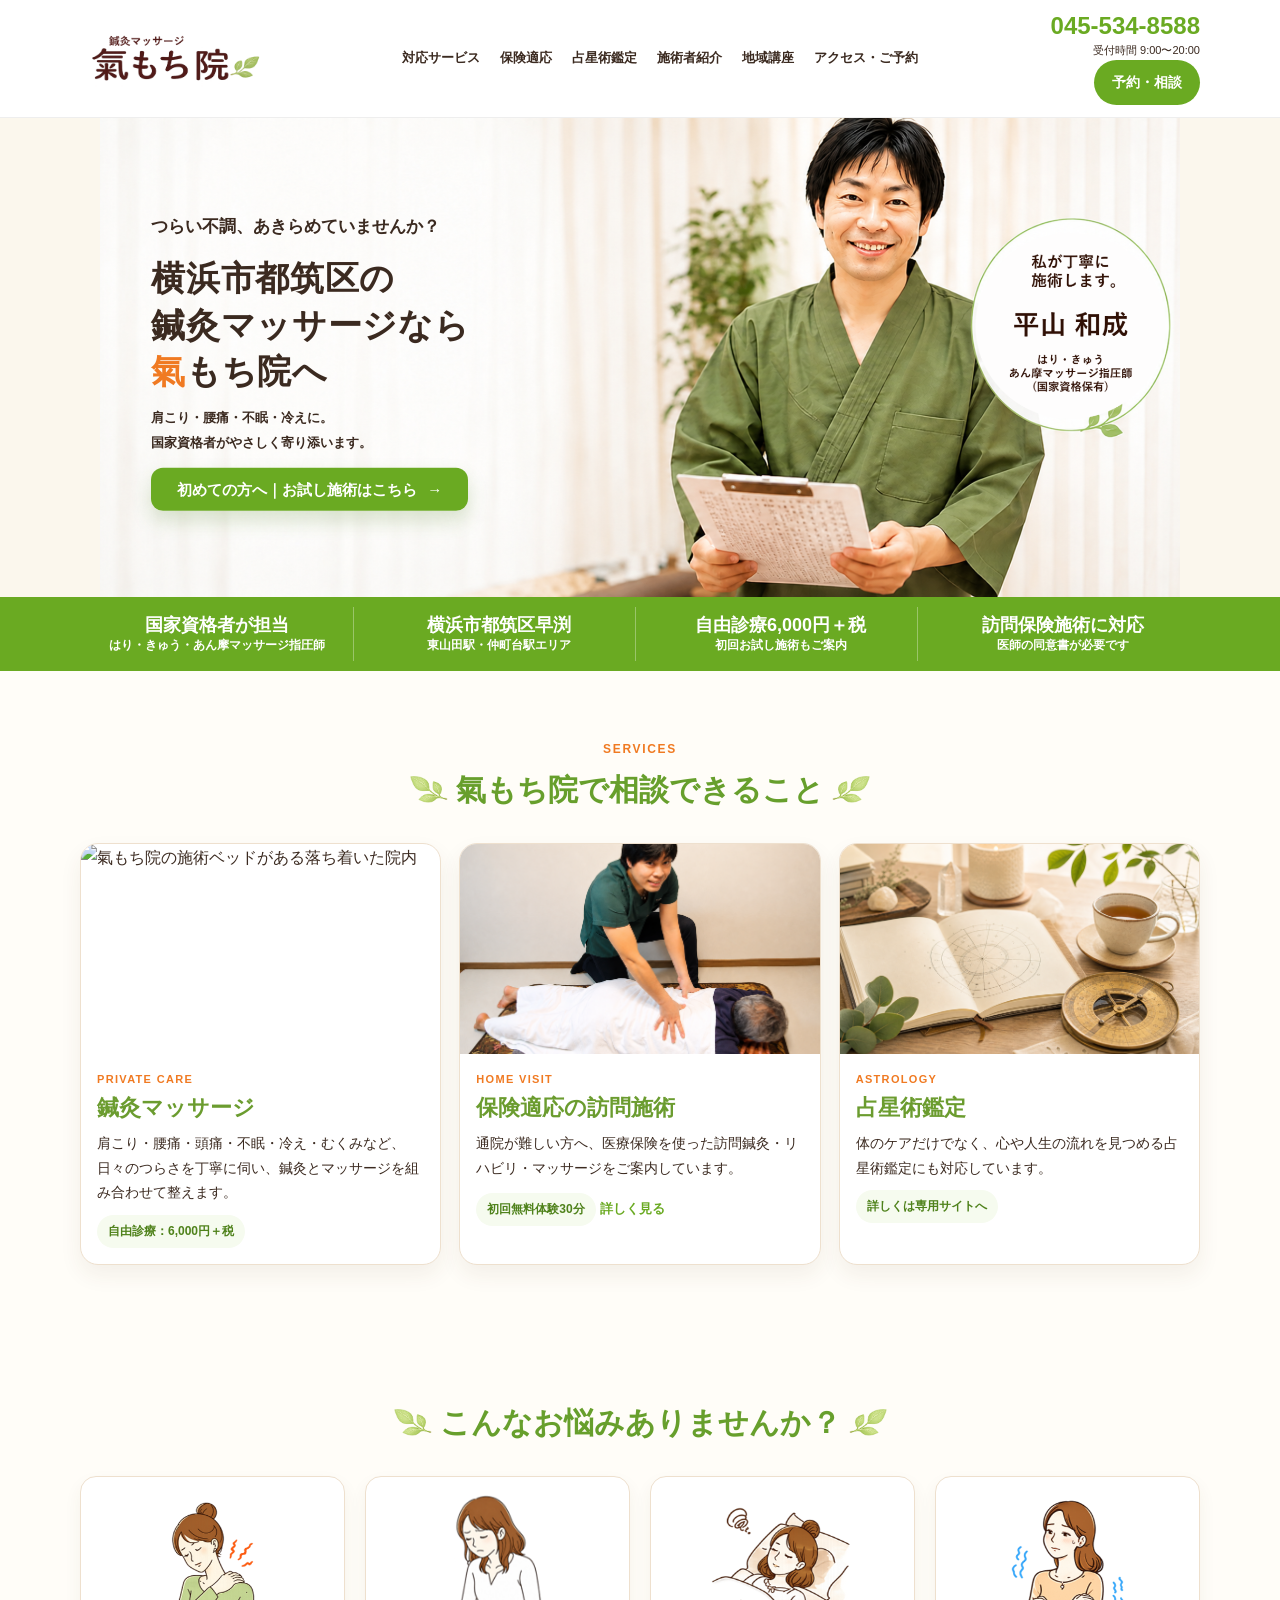
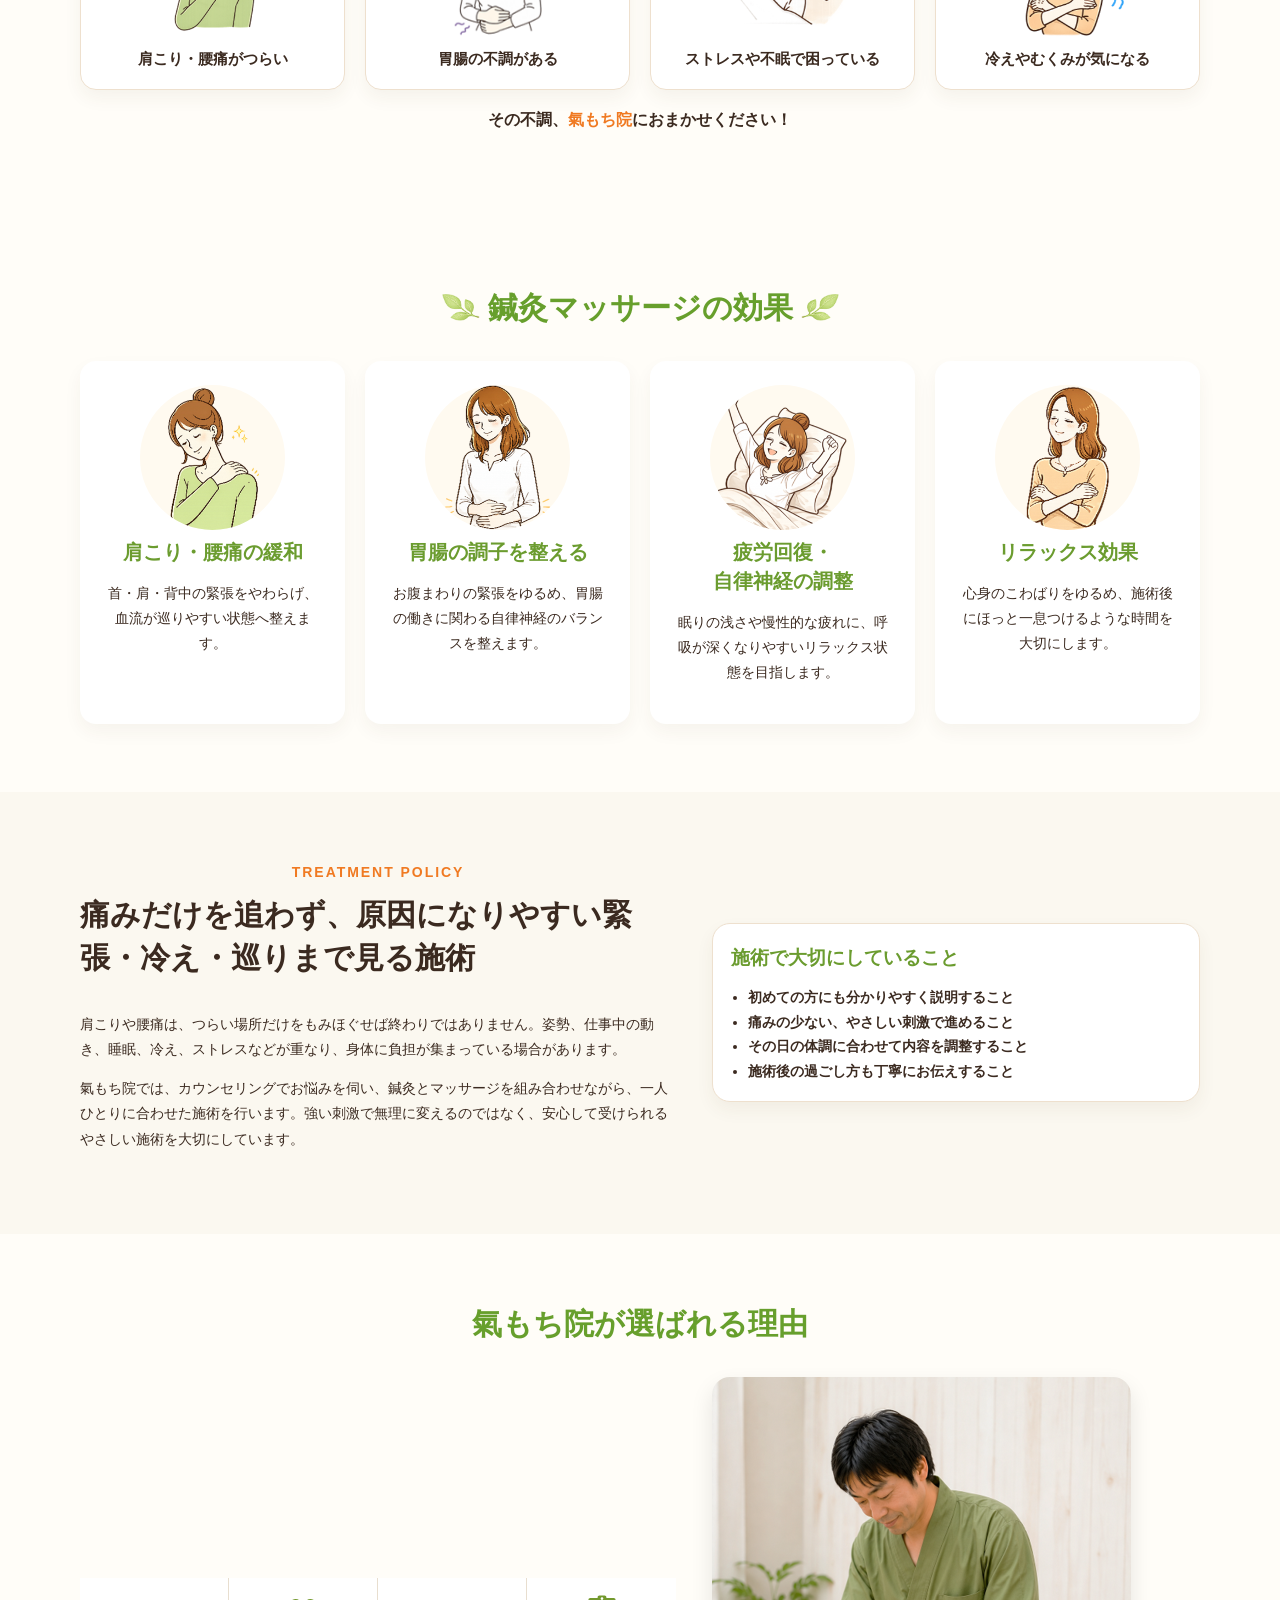
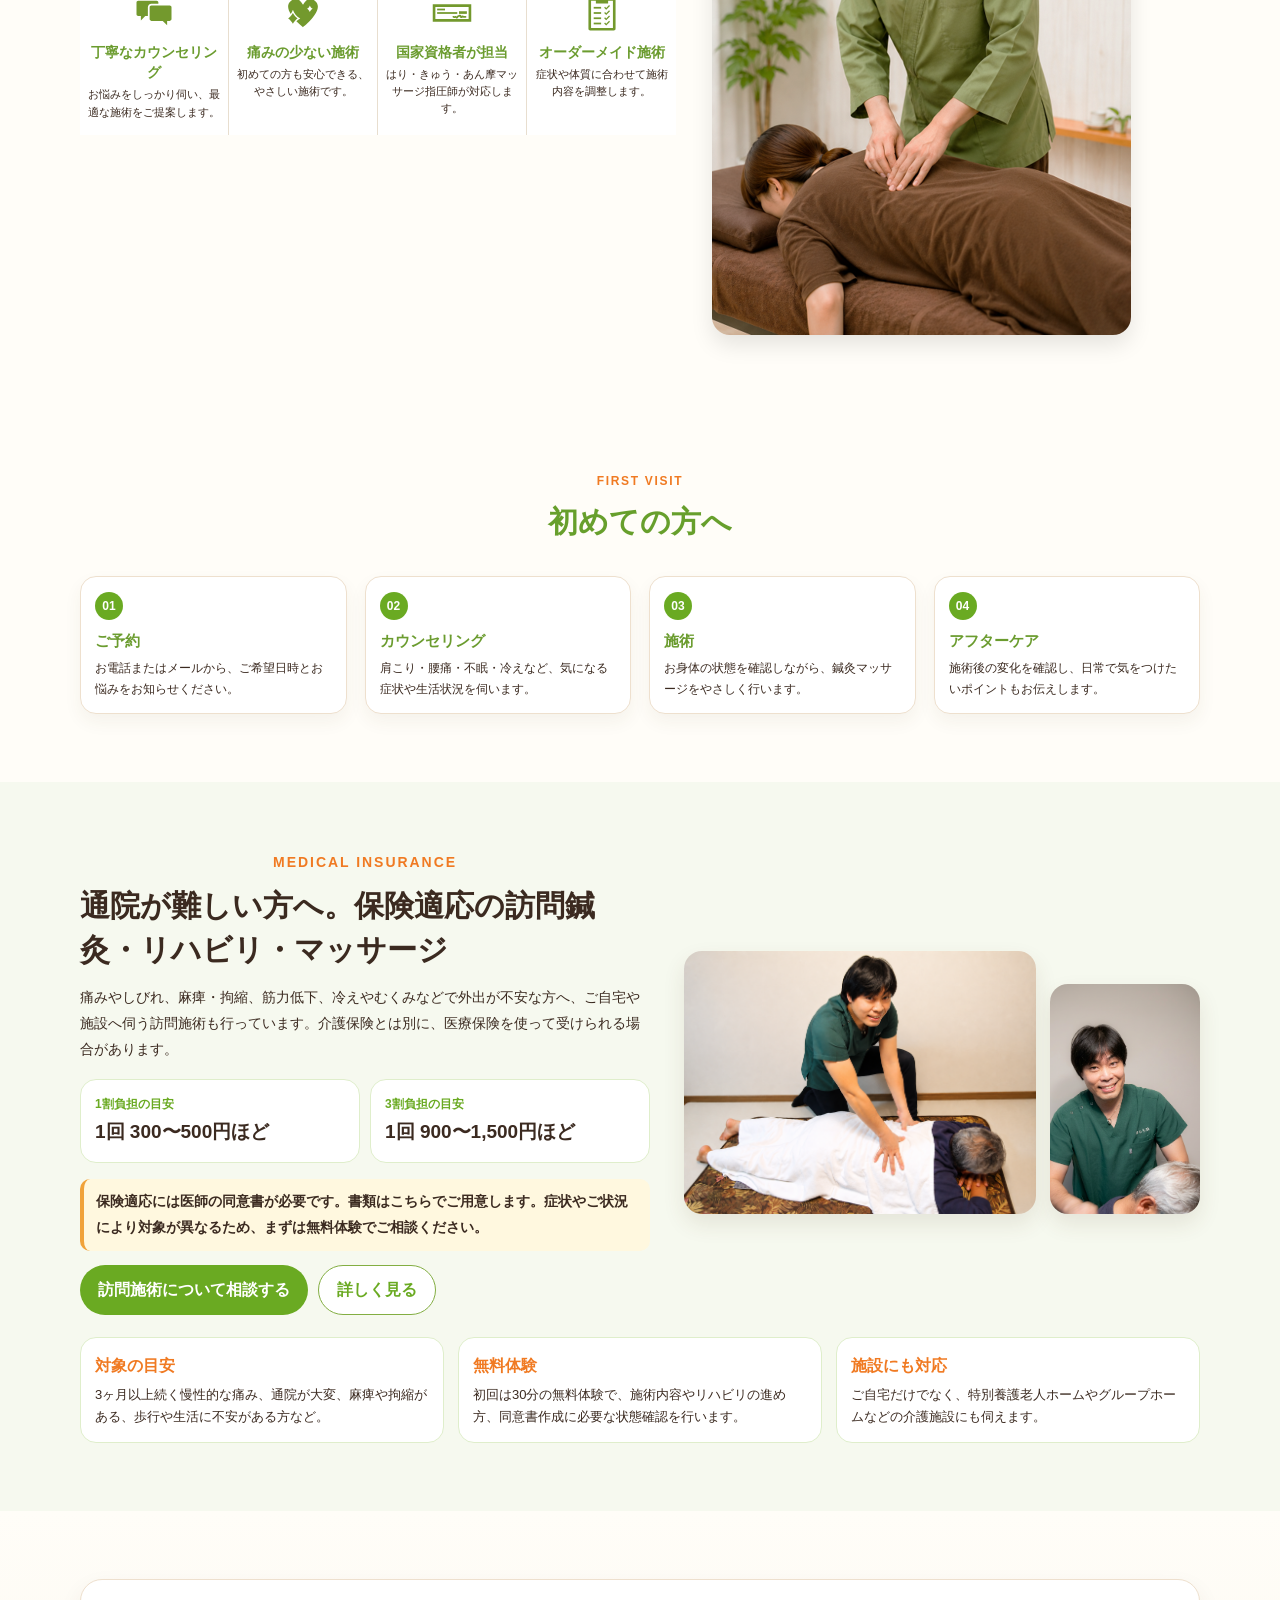
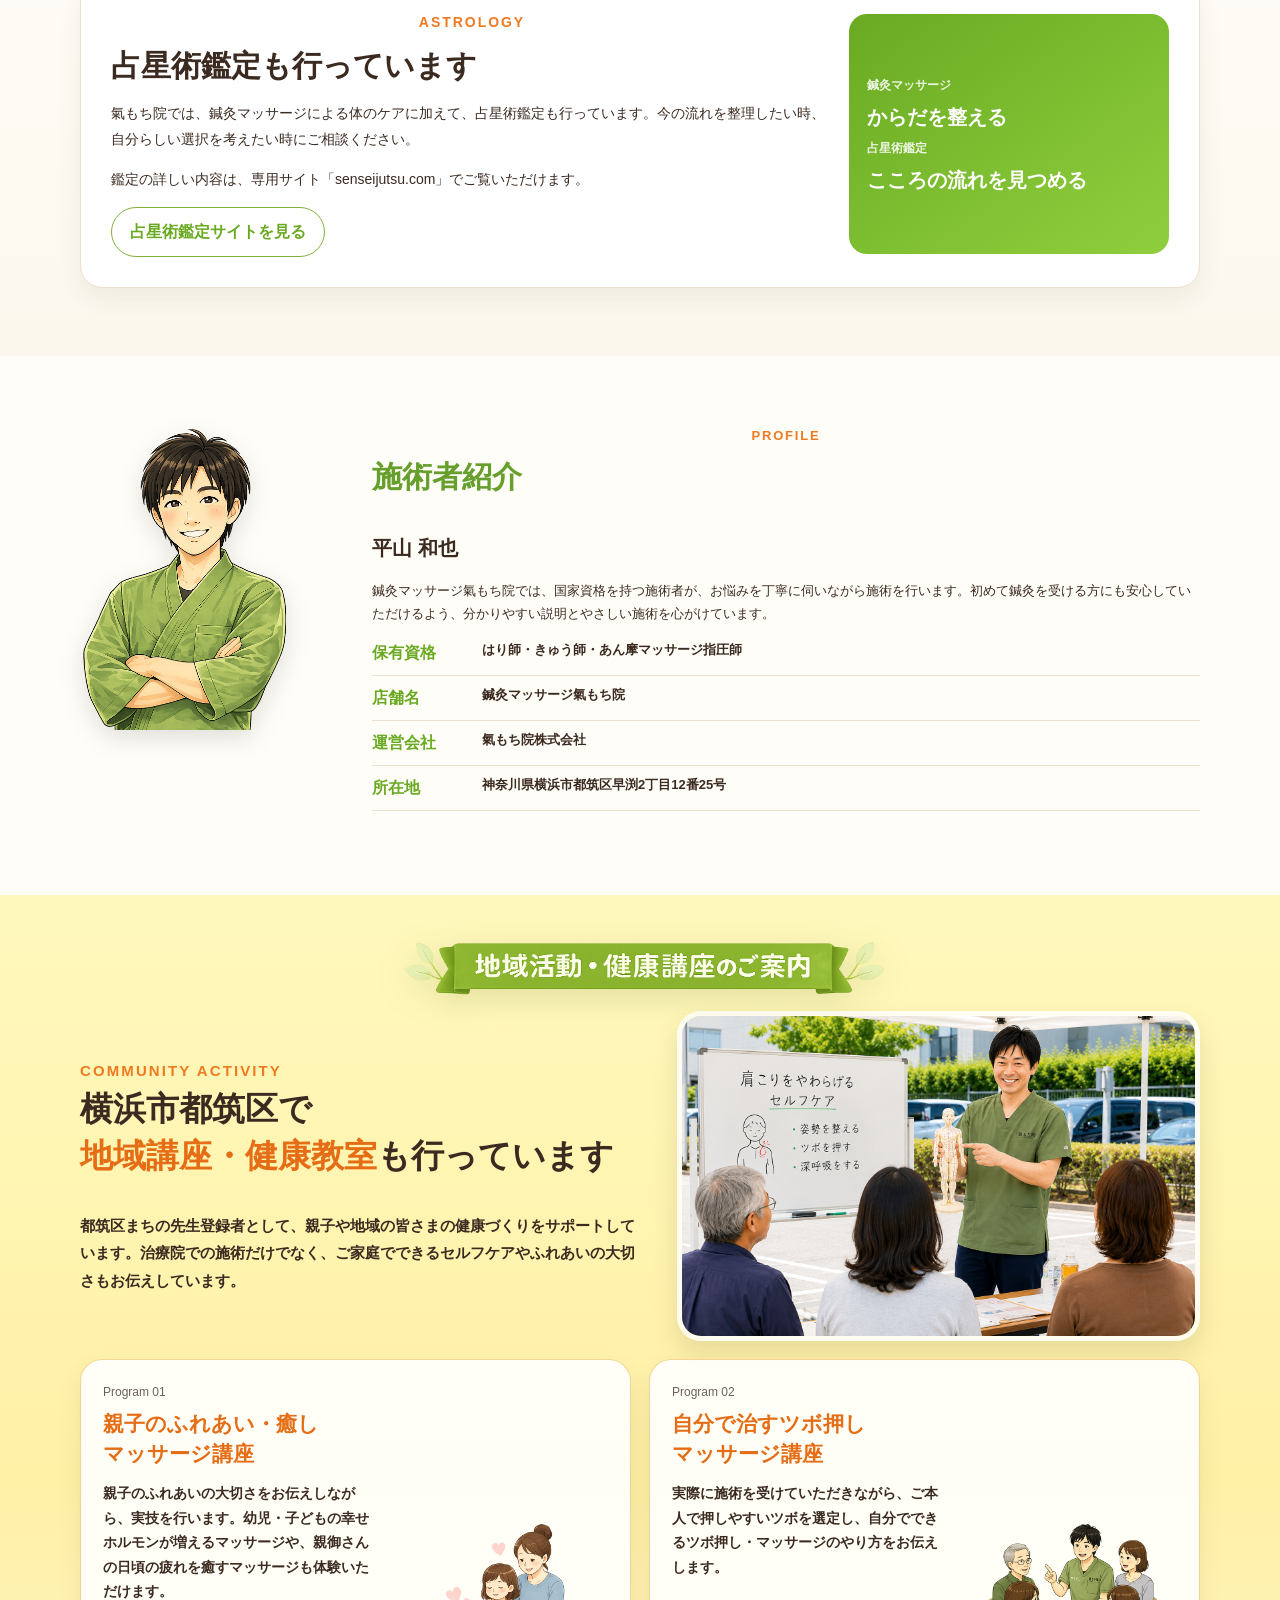
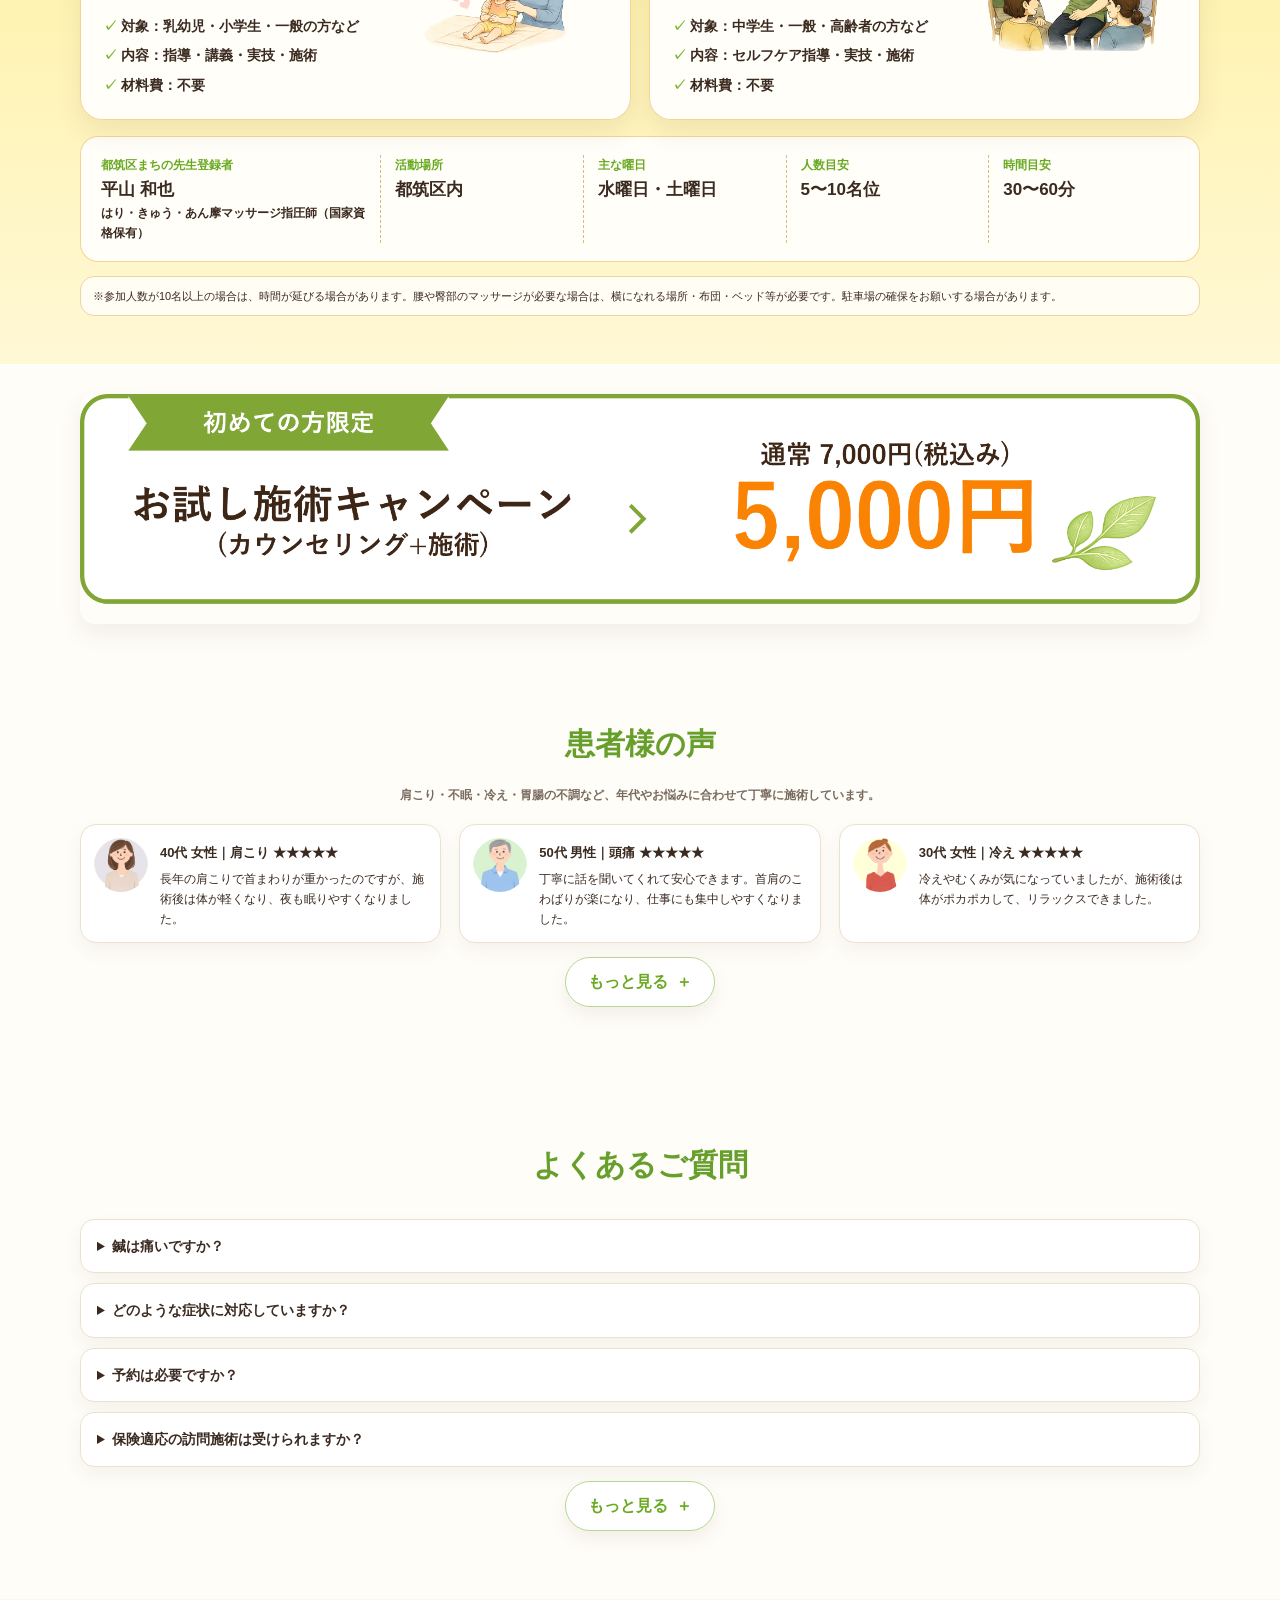
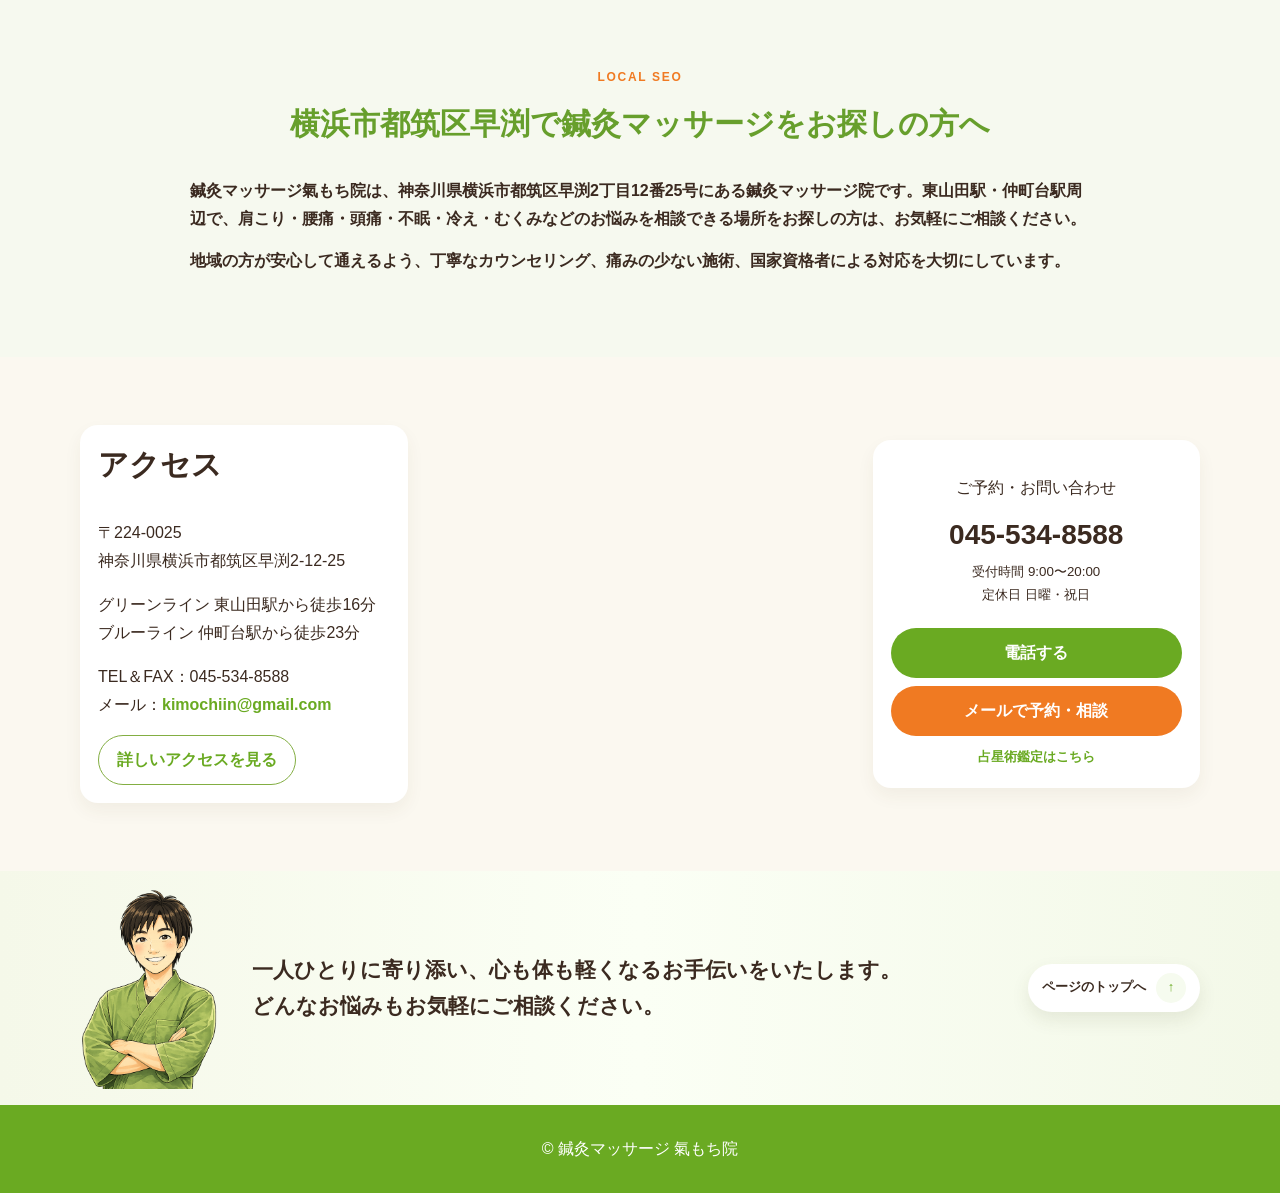
==== commit 3b7cf5bc: "site update" ====
--- a/index.html
+++ b/index.html
@@ -3,9 +3,9 @@
 <head>
   <meta charset="UTF-8" />
   <meta name="viewport" content="width=device-width, initial-scale=1.0" />
-  <title>横浜市都筑区早渕の鍼灸マッサージ氣もち院｜肩こり・腰痛・不眠・冷えのご相談</title>
-  <meta name="description" content="横浜市都筑区早渕の鍼灸マッサージ氣もち院。肩こり・腰痛・頭痛・不眠・冷え・むくみ・胃腸の不調などのお悩みに、はり師・きゅう師・あん摩マッサージ指圧師の平山和也が丁寧に対応。東山田駅・仲町台駅周辺で鍼灸マッサージをお探しの方へ。都筑区まちの先生登録者として地域向け講座も実施。初回お試し施術5,000円。" />
-  <meta name="keywords" content="横浜市都筑区 鍼灸,横浜市都筑区 マッサージ,東山田駅 鍼灸,肩こり,腰痛,不眠,冷え,氣もち院" />
+  <title>横浜市都筑区早渕の鍼灸マッサージ氣もち院｜保険適応の訪問施術・占星術鑑定も相談</title>
+  <meta name="description" content="横浜市都筑区早渕の鍼灸マッサージ氣もち院。肩こり・腰痛・頭痛・不眠・冷え・むくみなどの自由診療に加え、医療保険適用の訪問鍼灸・リハビリ・マッサージ、占星術鑑定、都筑区の地域講座にも対応。国家資格保有者の平山和也が丁寧にご相談を伺います。" />
+  <meta name="keywords" content="横浜市都筑区 鍼灸,横浜市都筑区 マッサージ,訪問鍼灸,保険適応 マッサージ,占星術鑑定,東山田駅 鍼灸,肩こり,腰痛,不眠,冷え,氣もち院" />
   <meta property="og:title" content="横浜市都筑区の鍼灸マッサージ｜鍼灸マッサージ氣もち院" />
   <meta property="og:description" content="肩こり・腰痛・不眠・冷えなどのお悩みに、国家資格保有者の平山和也がやさしく丁寧に施術します。" />
   <meta property="og:type" content="website" />
@@ -56,11 +56,13 @@
     "mainEntity": [
       {"@type":"Question","name":"鍼は痛いですか？","acceptedAnswer":{"@type":"Answer","text":"痛みの少ないやさしい施術を心がけています。初めての方にも不安が少ないよう、お身体の状態を確認しながら丁寧に進めます。"}},
       {"@type":"Question","name":"どのような症状に対応していますか？","acceptedAnswer":{"@type":"Answer","text":"肩こり、腰痛、疲労感、頭痛、不眠、冷え、むくみ、胃腸の不調などのお悩みに対応しています。"}},
-      {"@type":"Question","name":"予約は必要ですか？","acceptedAnswer":{"@type":"Answer","text":"お待たせしないため、事前予約をおすすめしています。電話またはLINEからご相談ください。"}},
+      {"@type":"Question","name":"予約は必要ですか？","acceptedAnswer":{"@type":"Answer","text":"お待たせしないため、事前予約をおすすめしています。電話またはメールからご相談ください。"}},
       {"@type":"Question","name":"初回料金はいくらですか？","acceptedAnswer":{"@type":"Answer","text":"初めての方限定で、カウンセリングと施術を含むお試し施術キャンペーンを5,000円税込でご案内しています。"}},
       {"@type":"Question","name":"施術者はどのような資格を持っていますか？","acceptedAnswer":{"@type":"Answer","text":"平山和也が、はり師・きゅう師・あん摩マッサージ指圧師の国家資格を保有しています。"}},
       {"@type":"Question","name":"肩こりや腰痛以外も相談できますか？","acceptedAnswer":{"@type":"Answer","text":"頭痛、眼精疲労、不眠、冷え、むくみ、胃腸の不調などもご相談いただけます。"}},
-      {"@type":"Question","name":"地域向けの講座はありますか？","acceptedAnswer":{"@type":"Answer","text":"都筑区まちの先生登録者として、親子のふれあい・癒しマッサージ講座や、自分で治すツボ押し・マッサージ講座などの地域向けプログラムにも対応しています。"}}
+      {"@type":"Question","name":"地域向けの講座はありますか？","acceptedAnswer":{"@type":"Answer","text":"都筑区まちの先生登録者として、親子のふれあい・癒しマッサージ講座や、自分で治すツボ押し・マッサージ講座などの地域向けプログラムにも対応しています。"}},
+      {"@type":"Question","name":"保険適応の訪問施術は受けられますか？","acceptedAnswer":{"@type":"Answer","text":"通院が難しい方や慢性的な痛みがある方など、条件により医療保険を使った訪問鍼灸・リハビリ・マッサージを受けられる場合があります。医師の同意書が必要です。"}},
+      {"@type":"Question","name":"占星術鑑定も相談できますか？","acceptedAnswer":{"@type":"Answer","text":"はい。占星術鑑定も行っています。詳しい内容は専用サイトをご覧いただくか、お電話・メールでご相談ください。"}}
     ]
   }
   </script>
@@ -72,9 +74,9 @@
       <img src="images/logo.png" alt="鍼灸マッサージ 氣もち院" />
     </a>
     <nav class="nav" aria-label="メインメニュー">
-      <a href="#worries">お悩みで探す</a>
-      <a href="#effects">施術について</a>
-      <a href="#policy">施術方針</a>
+      <a href="#services">対応サービス</a>
+      <a href="#insurance">保険適応</a>
+      <a href="#astrology">占星術鑑定</a>
       <a href="#profile">施術者紹介</a>
       <a href="#community">地域講座</a>
       <a href="#access">アクセス・ご予約</a>
@@ -82,7 +84,7 @@
     <div class="header-contact">
       <span>045-534-8588</span>
       <small>受付時間 9:00〜20:00</small>
-      <a href="#reserve">ご予約・お問い合わせ</a>
+      <a href="#reserve">予約・相談</a>
     </div>
   </div>
 </header>
@@ -103,8 +105,45 @@
   <div class="container trust-grid">
     <div><strong>国家資格者が担当</strong><span>はり・きゅう・あん摩マッサージ指圧師</span></div>
     <div><strong>横浜市都筑区早渕</strong><span>東山田駅・仲町台駅エリア</span></div>
-    <div><strong>初回お試し 5,000円</strong><span>カウンセリング＋施術</span></div>
-    <div><strong>電話・LINE予約</strong><span>スクロール中も下部からすぐ相談</span></div>
+    <div><strong>自由診療6,000円＋税</strong><span>初回お試し施術もご案内</span></div>
+    <div><strong>訪問保険施術に対応</strong><span>医師の同意書が必要です</span></div>
+  </div>
+</section>
+
+<section id="services" class="section services-section">
+  <div class="container">
+    <p class="section-kicker">Services</p>
+    <h2><img src="images/sousyoku_leef_left.png" alt="" />氣もち院で相談できること<img src="images/sousyoku_leef_right.png" alt="" /></h2>
+    <div class="service-grid">
+      <article class="service-card">
+        <img src="images/photo_treatment_room.png" alt="氣もち院の施術ベッドがある落ち着いた院内" loading="lazy" />
+        <div>
+          <span>Private Care</span>
+          <h3>鍼灸マッサージ</h3>
+          <p>肩こり・腰痛・頭痛・不眠・冷え・むくみなど、日々のつらさを丁寧に伺い、鍼灸とマッサージを組み合わせて整えます。</p>
+          <strong>自由診療：6,000円＋税</strong>
+        </div>
+      </article>
+      <article class="service-card">
+        <img src="images/photo_visit_massage.png" alt="訪問先で腹臥位の指圧を行う様子" loading="lazy" />
+        <div>
+          <span>Home Visit</span>
+          <h3>保険適応の訪問施術</h3>
+          <p>通院が難しい方へ、医療保険を使った訪問鍼灸・リハビリ・マッサージをご案内しています。</p>
+          <strong>初回無料体験30分</strong>
+          <a class="text-link" href="insurance.html">詳しく見る</a>
+        </div>
+      </article>
+      <article class="service-card">
+        <img src="images/photo_astrology.png" alt="占星術鑑定をイメージしたノートと天体図の写真" loading="lazy" />
+        <div>
+          <span>Astrology</span>
+          <h3>占星術鑑定</h3>
+          <p>体のケアだけでなく、心や人生の流れを見つめる占星術鑑定にも対応しています。</p>
+          <strong>詳しくは専用サイトへ</strong>
+        </div>
+      </article>
+    </div>
   </div>
 </section>
 
@@ -170,10 +209,56 @@
     <p class="section-kicker">First Visit</p>
     <h2>初めての方へ</h2>
     <div class="flow-grid">
-      <article><span>01</span><h3>ご予約</h3><p>お電話またはLINEから、ご希望日時とお悩みをお知らせください。</p></article>
+      <article><span>01</span><h3>ご予約</h3><p>お電話またはメールから、ご希望日時とお悩みをお知らせください。</p></article>
       <article><span>02</span><h3>カウンセリング</h3><p>肩こり・腰痛・不眠・冷えなど、気になる症状や生活状況を伺います。</p></article>
       <article><span>03</span><h3>施術</h3><p>お身体の状態を確認しながら、鍼灸マッサージをやさしく行います。</p></article>
       <article><span>04</span><h3>アフターケア</h3><p>施術後の変化を確認し、日常で気をつけたいポイントもお伝えします。</p></article>
+    </div>
+  </div>
+</section>
+
+<section id="insurance" class="section insurance-section">
+  <div class="container insurance-layout">
+    <div class="insurance-copy">
+      <p class="section-kicker">Medical Insurance</p>
+      <h2>通院が難しい方へ。保険適応の訪問鍼灸・リハビリ・マッサージ</h2>
+      <p>痛みやしびれ、麻痺・拘縮、筋力低下、冷えやむくみなどで外出が不安な方へ、ご自宅や施設へ伺う訪問施術も行っています。介護保険とは別に、医療保険を使って受けられる場合があります。</p>
+      <div class="insurance-price">
+        <div><span>1割負担の目安</span><strong>1回 300〜500円ほど</strong></div>
+        <div><span>3割負担の目安</span><strong>1回 900〜1,500円ほど</strong></div>
+      </div>
+      <p class="note">保険適応には医師の同意書が必要です。書類はこちらでご用意します。症状やご状況により対象が異なるため、まずは無料体験でご相談ください。</p>
+      <div class="button-row">
+        <a class="btn primary" href="#reserve">訪問施術について相談する</a>
+        <a class="btn outline" href="insurance.html">詳しく見る</a>
+      </div>
+    </div>
+    <div class="insurance-photo-stack">
+      <img src="images/photo_visit_massage.png" alt="訪問先で鍼灸マッサージを行う様子" loading="lazy" />
+      <img src="images/photo_therapist.png" alt="氣もち院の施術者 平山和也" loading="lazy" />
+    </div>
+  </div>
+  <div class="container insurance-points">
+    <article><span>対象の目安</span><p>3ヶ月以上続く慢性的な痛み、通院が大変、麻痺や拘縮がある、歩行や生活に不安がある方など。</p></article>
+    <article><span>無料体験</span><p>初回は30分の無料体験で、施術内容やリハビリの進め方、同意書作成に必要な状態確認を行います。</p></article>
+    <article><span>施設にも対応</span><p>ご自宅だけでなく、特別養護老人ホームやグループホームなどの介護施設にも伺えます。</p></article>
+  </div>
+</section>
+
+<section id="astrology" class="section astrology-section">
+  <div class="container astrology-box">
+    <div>
+      <p class="section-kicker">Astrology</p>
+      <h2>占星術鑑定も行っています</h2>
+      <p>氣もち院では、鍼灸マッサージによる体のケアに加えて、占星術鑑定も行っています。今の流れを整理したい時、自分らしい選択を考えたい時にご相談ください。</p>
+      <p>鑑定の詳しい内容は、専用サイト「senseijutsu.com」でご覧いただけます。</p>
+      <a class="btn outline" href="https://www.senseijutsu.com" target="_blank" rel="noopener">占星術鑑定サイトを見る</a>
+    </div>
+    <div class="astrology-card">
+      <span>鍼灸マッサージ</span>
+      <b>からだを整える</b>
+      <span>占星術鑑定</span>
+      <b>こころの流れを見つめる</b>
     </div>
   </div>
 </section>
@@ -302,7 +387,11 @@
       </details>
       <details>
         <summary>予約は必要ですか？</summary>
-        <p>お待たせしないため、事前予約をおすすめしています。電話またはLINEからご相談ください。</p>
+        <p>お待たせしないため、事前予約をおすすめしています。電話またはメールからご相談ください。</p>
+      </details>
+      <details>
+        <summary>保険適応の訪問施術は受けられますか？</summary>
+        <p>通院が難しい方や慢性的な痛みがある方など、条件により医療保険を使った訪問鍼灸・リハビリ・マッサージを受けられる場合があります。医師の同意書が必要です。</p>
       </details>
     </div>
 
@@ -332,6 +421,10 @@
         <details>
           <summary>地域向けの講座もお願いできますか？</summary>
           <p>はい。都筑区まちの先生登録者として、親子のふれあい・癒しマッサージ講座や、自分で治すツボ押し・マッサージ講座などにも対応しています。</p>
+        </details>
+        <details>
+          <summary>占星術鑑定も同じ窓口で相談できますか？</summary>
+          <p>はい。占星術鑑定も行っています。詳しい内容は専用サイトをご覧いただくか、お電話・メールでご相談ください。</p>
         </details>
       </div>
     </details>
@@ -352,6 +445,7 @@
       <h2>アクセス</h2>
       <p>〒224-0025<br>神奈川県横浜市都筑区早渕2-12-25</p>
       <p>グリーンライン 東山田駅から徒歩16分<br>ブルーライン 仲町台駅から徒歩23分</p>
+      <p>TEL＆FAX：045-534-8588<br>メール：<a href="mailto:kimochiin@gmail.com">kimochiin@gmail.com</a></p>
       <a class="btn outline" href="https://www.google.com/maps/search/?api=1&query=神奈川県横浜市都筑区早渕2-12-25" target="_blank" rel="noopener">詳しいアクセスを見る</a>
     </div>
     <iframe class="map" title="氣もち院周辺地図" src="https://www.google.com/maps?q=神奈川県横浜市都筑区早渕2-12-25&output=embed" loading="lazy" referrerpolicy="no-referrer-when-downgrade"></iframe>
@@ -360,7 +454,8 @@
       <strong>045-534-8588</strong>
       <small>受付時間 9:00〜20:00<br>定休日 日曜・祝日</small>
       <a class="btn primary" href="tel:0455348588">電話する</a>
-      <a class="btn line" href="#">LINEで予約・相談</a>
+      <a class="btn mail" href="mailto:kimochiin@gmail.com">メールで予約・相談</a>
+      <a class="reserve-link" href="https://www.senseijutsu.com" target="_blank" rel="noopener">占星術鑑定はこちら</a>
     </div>
   </div>
 </section>
@@ -380,7 +475,7 @@
 
 <div class="fixed-contact" aria-label="固定予約ボタン">
   <a class="fixed-tel" href="tel:0455348588">電話する</a>
-  <a class="fixed-line" href="#reserve">LINE予約・相談</a>
+  <a class="fixed-mail" href="mailto:kimochiin@gmail.com">メール相談</a>
 </div>
 
 <footer>
--- a/style.css
+++ b/style.css
@@ -1,573 +1,10 @@
-*{box-sizing:border-box}html{scroll-behavior:smooth}body{margin:0;font-family:"Yu Gothic","Hiragino Sans",sans-serif;color:#3b2a20;background:#fffdf8;line-height:1.8}.container{width:min(1120px,92%);margin:auto}img{max-width:100%;display:block}.site-header{position:sticky;top:0;z-index:10;background:rgba(255,255,255,.94);backdrop-filter:blur(8px);border-bottom:1px solid #eee}.header-inner{display:flex;align-items:center;justify-content:space-between;gap:22px;padding:12px 0}.logo img{width:190px}.nav{display:flex;gap:22px;white-space:nowrap}.nav a{color:#3b2a20;text-decoration:none;font-weight:800;font-size:14px}.header-contact{text-align:right}.header-contact span{display:block;color:#6aaa22;font-size:25px;font-weight:900;line-height:1.2}.header-contact small{display:block;font-size:11px}.header-contact a,.btn{display:inline-block;text-decoration:none;border-radius:999px;padding:10px 20px;font-weight:900}.header-contact a,.primary{background:#6aaa22;color:#fff}.hero{position:relative;background:#fbf7ed;overflow:hidden}.hero-bg{width:100%;height:auto}.hero-overlay{position:absolute;left:clamp(28px,5vw,92px);top:50%;transform:translateY(-50%);width:min(610px,48vw);padding:28px 0}.hero-catch{font-size:clamp(18px,1.7vw,28px);font-weight:900;margin:0 0 18px;color:#3b2a20;letter-spacing:.04em}.hero-overlay h1{font-size:clamp(36px,4.2vw,72px);line-height:1.28;margin:0 0 20px;color:#3b2a20;font-weight:900;letter-spacing:.03em}.hero-overlay h1 span{color:#f07a22}.hero-overlay h1 em{color:#6aaa22;font-style:normal}.hero-lead{font-size:clamp(14px,1.25vw,19px);font-weight:800;line-height:1.9;margin:0 0 28px;color:#4a362a}.hero-btn{display:inline-flex;align-items:center;justify-content:center;background:#6aaa22;color:#fff;text-decoration:none;border-radius:12px;padding:16px 34px;font-weight:900;font-size:clamp(14px,1.2vw,18px);box-shadow:0 10px 20px rgba(72,123,25,.22)}.hero-btn:after{content:"→";margin-left:16px;font-size:1.1em}.section{padding:64px 0}.section h2{text-align:center;font-size:32px;color:#679f2c;margin:0 0 34px;display:flex;justify-content:center;align-items:center;gap:12px}.section h2 img{width:38px}.worry-grid{display:grid;grid-template-columns:repeat(4,1fr);gap:20px}.worry-card{background:#fff;border:1px solid #eee0ce;border-radius:18px;box-shadow:0 10px 25px rgba(88,61,35,.06);padding:18px;text-align:center}.worry-card img{height:150px;margin:0 auto 12px;object-fit:contain}.worry-card h3{font-size:15px;margin:0;color:#3b2a20}.center{text-align:center;font-size:21px;font-weight:800}.center strong{color:#f07a22}.soft{background:#fbf8f0}.ba-grid{display:grid;grid-template-columns:repeat(4,1fr);gap:20px}.ba-card{background:#fff;border-radius:22px;padding:20px;text-align:center;box-shadow:0 12px 28px rgba(88,61,35,.07);border:1px solid #eee0ce}.ba-card span,.ba-card em{display:inline-block;border-radius:999px;padding:3px 16px;font-style:normal;font-weight:900}.ba-card span{background:#eee;color:#6b625a}.ba-card em{background:#6aaa22;color:#fff;margin-top:14px}.ba-card img{height:125px;margin:8px auto;object-fit:contain}.ba-card strong{display:block;font-size:15px}.ba-card p{font-size:14px;margin:6px 0 0}.effect-grid{display:grid;grid-template-columns:repeat(4,1fr);gap:24px;text-align:center}.effect-grid article{padding:24px;border-radius:22px;background:#fff}.effect-grid img{width:150px;height:150px;object-fit:contain;margin:0 auto 10px;border-radius:50%;background:#fffaf0}.effect-grid h3,.reason-grid h3{color:#6b9c2f;margin:.2em 0}.effect-grid h3{font-size:clamp(19px,1.6vw,24px);line-height:1.45;letter-spacing:.03em}.effect-grid p{font-size:15px;line-height:1.9;margin:10px auto 0;max-width:12em}.reason{background:#fff}.reason-layout{display:grid;grid-template-columns:1.1fr .9fr;gap:36px;align-items:center}.reason-grid{display:grid;grid-template-columns:repeat(4,1fr);gap:14px;text-align:center}.reason-grid article{border-right:1px solid #e8decf;padding:8px 12px}.reason-grid article:last-child{border-right:0}.reason-grid img{height:54px;margin:0 auto 12px}.reason-grid p{font-size:13px;margin:0}.treatment-photo{border-radius:22px;box-shadow:0 12px 30px rgba(0,0,0,.1)}.campaign{padding:42px 0;background:#fffdf8}.campaign img{width:100%;border-radius:22px;box-shadow:0 12px 28px rgba(88,61,35,.08)}.voice-grid{display:grid;grid-template-columns:repeat(3,1fr);gap:20px}.voice{display:flex;gap:14px;align-items:flex-start;background:#fff;border:1px solid #eee0ce;border-radius:18px;box-shadow:0 10px 25px rgba(88,61,35,.06);padding:18px}.voice img{width:70px;height:70px;border-radius:50%;object-fit:cover}.voice p{margin:4px 0 0;font-size:14px}.access{background:#fbf8f0}.access-grid{display:grid;grid-template-columns:1fr 1.2fr 1fr;gap:24px;align-items:stretch}.access-info,.reserve-box{background:#fff;border-radius:20px;padding:26px;box-shadow:0 10px 25px rgba(88,61,35,.06)}.access-info h2{text-align:left;display:block;color:#3b2a20;margin-bottom:16px}.outline{border:1px solid #83ae42;color:#6aaa22;background:#fff}.map{width:100%;min-height:300px;border:0;border-radius:20px}.reserve-box{text-align:center}.reserve-box strong{display:block;font-size:34px;color:#3b2a20;line-height:1.2}.reserve-box small{display:block;margin:10px 0 18px}.line{background:#86c943;color:#fff;margin-top:10px;width:100%}.reserve-box .primary{width:100%;margin-top:12px}footer{text-align:center;background:#6aaa22;color:#fff;padding:24px}@media(max-width:980px){.header-inner{display:block}.logo img{width:170px}.nav{overflow:auto;padding:10px 0}.header-contact{text-align:left}.worry-grid,.effect-grid,.ba-grid,.voice-grid{grid-template-columns:repeat(2,1fr)}.reason-layout,.access-grid{grid-template-columns:1fr}.reason-grid{grid-template-columns:repeat(2,1fr)}.section h2{font-size:26px;flex-wrap:wrap}.hero img{min-height:320px;object-fit:cover;object-position:65% center}}@media(max-width:600px){.worry-grid,.effect-grid,.ba-grid,.voice-grid,.reason-grid{grid-template-columns:1fr}.header-contact span{font-size:22px}.section{padding:46px 0}.voice{align-items:center}.campaign img{border-radius:14px}.hero img{min-height:360px;object-position:68% center}}
-
-@media(max-width:980px){.hero-bg{min-height:420px;object-fit:cover;object-position:66% center}.hero-overlay{left:5%;width:54%;padding:0}.hero-lead{display:none}.hero-btn{padding:12px 18px;border-radius:10px}}
-@media(max-width:600px){.hero-bg{min-height:520px;object-position:72% center;filter:brightness(1.03)}.hero:before{content:"";position:absolute;inset:0;background:linear-gradient(90deg,rgba(255,255,255,.92) 0%,rgba(255,255,255,.78) 50%,rgba(255,255,255,.05) 100%)}.hero-overlay{width:72%;left:6%;z-index:1}.hero-overlay h1{font-size:34px}.hero-catch{font-size:16px}.hero-btn{font-size:13px}}
-
-
-/* ページ下部メッセージバナー */
-.closing-banner{
-  background:linear-gradient(90deg,#f5f8e9 0%,#fbfff5 48%,#f3f8e8 100%);
-  border-top:1px solid #edf0df;
-  overflow:visible;
-}
-.closing-inner{
-  min-height:170px;
-  display:grid;
-  grid-template-columns:190px 1fr 220px;
-  align-items:center;
-  gap:24px;
-  position:relative;
-  padding-top:14px;
-}
-.closing-person{
-  width:155px;
-  align-self:end;
-  justify-self:center;
-  margin-top:0;
-  filter:drop-shadow(0 10px 14px rgba(70,90,40,.16));
-}
-.closing-message p{
-  margin:0;
-  color:#3b2a20;
-  font-size:clamp(18px,1.65vw,23px);
-  line-height:1.75;
-  font-weight:900;
-  letter-spacing:.035em;
-}
-.page-top-btn{
-  justify-self:end;
-  display:inline-flex;
-  align-items:center;
-  gap:14px;
-  background:#fff;
-  color:#3b2a20;
-  text-decoration:none;
-  border-radius:999px;
-  padding:12px 16px 12px 24px;
-  font-weight:900;
-  box-shadow:0 8px 20px rgba(80,80,40,.10);
-  border:1px solid #edf0df;
-  white-space:nowrap;
-}
-.page-top-btn b{
-  width:42px;
-  height:42px;
-  border-radius:50%;
-  display:inline-flex;
-  align-items:center;
-  justify-content:center;
-  background:#f6fbef;
-  color:#6aaa22;
-  font-size:28px;
-  line-height:1;
-}
-@media(max-width:980px){
-  .closing-inner{grid-template-columns:130px 1fr;min-height:160px;gap:18px;padding:18px 0}
-  .closing-person{width:125px}
-  .page-top-btn{grid-column:2;justify-self:start;padding:10px 14px 10px 20px}
-  .page-top-btn b{width:36px;height:36px;font-size:24px}
-}
-@media(max-width:600px){
-  .closing-inner{grid-template-columns:92px 1fr;gap:14px;min-height:142px}
-  .closing-person{width:96px}
-  .closing-message p{font-size:15px;line-height:1.7;letter-spacing:.02em}
-  .page-top-btn{grid-column:1 / -1;justify-self:center;font-size:14px;margin-bottom:12px}
-}
-
-
-/* FAQ / SEO */
-.faq-section{background:#fffdf8;}
-.faq-list{max-width:900px;margin:0 auto;display:grid;gap:14px;}
-.faq-list details{background:#fff;border:1px solid #eee0ce;border-radius:16px;padding:18px 22px;box-shadow:0 10px 25px rgba(88,61,35,.06);}
-.faq-list summary{cursor:pointer;font-weight:800;color:#4b2f22;font-size:18px;}
-.faq-list p{margin:12px 0 0;color:#4b2f22;}
-
-
-/* 1ページSEO強化セクション */
-.section-kicker{margin:0 0 8px;text-align:center;color:#f07a22;font-weight:900;letter-spacing:.14em;text-transform:uppercase;font-size:13px}.trust-strip{background:#6aaa22;color:#fff;padding:18px 0}.trust-grid{display:grid;grid-template-columns:repeat(4,1fr);gap:16px;text-align:center}.trust-grid div{border-right:1px solid rgba(255,255,255,.32)}.trust-grid div:last-child{border-right:0}.trust-grid strong{display:block;font-size:22px;line-height:1.35}.trust-grid span{display:block;font-size:13px;font-weight:700;opacity:.95}.seo-symptoms{background:#fff}.seo-lead{max-width:900px;margin:0 auto 28px;font-weight:700}.symptom-grid{display:grid;grid-template-columns:repeat(3,1fr);gap:18px}.symptom-grid article,.policy-card,.flow-grid article{background:#fff;border:1px solid #eee0ce;border-radius:18px;padding:24px;box-shadow:0 10px 25px rgba(88,61,35,.06)}.symptom-grid h3,.policy-card h3,.flow-grid h3,.profile-layout h3{color:#6b9c2f;margin:.1em 0 .4em}.symptom-grid p{margin:0;font-size:14px}.policy-section{background:#fbf8f0}.policy-layout{display:grid;grid-template-columns:1.1fr .9fr;gap:34px;align-items:center}.policy-layout h2{text-align:left;display:block;margin-bottom:20px;color:#3b2a20}.policy-layout .section-kicker{text-align:left}.policy-card ul{margin:0;padding-left:1.2em;font-weight:700}.policy-card li{margin:10px 0}.first-section{background:#fffdf8}.flow-grid{display:grid;grid-template-columns:repeat(4,1fr);gap:18px}.flow-grid span{display:inline-flex;align-items:center;justify-content:center;width:48px;height:48px;border-radius:50%;background:#6aaa22;color:#fff;font-weight:900;margin-bottom:10px}.flow-grid p{font-size:14px;margin:0}.profile-section{background:#fff}.profile-layout{display:grid;grid-template-columns:300px 1fr;gap:42px;align-items:center}.profile-layout>img{width:260px;justify-self:center;filter:drop-shadow(0 12px 18px rgba(70,90,40,.16))}.profile-layout h2{text-align:left;display:block;color:#3b2a20;margin-bottom:8px}.profile-layout .section-kicker{text-align:left}.license-list{display:grid;gap:10px;margin-top:20px}.license-list div{display:grid;grid-template-columns:110px 1fr;border-bottom:1px solid #eee0ce;padding-bottom:10px}.license-list dt{font-weight:900;color:#6aaa22}.license-list dd{margin:0;font-weight:700}.local-section{background:#f6f9ef}.local-section p{max-width:900px;margin:0 auto 14px;font-weight:700}
-@media(max-width:980px){.trust-grid{grid-template-columns:1fr}.trust-grid div{border-right:0;border-bottom:1px solid rgba(255,255,255,.32);padding-bottom:12px}.trust-grid div:last-child{border-bottom:0}.symptom-grid{grid-template-columns:repeat(2,1fr)}.policy-layout,.profile-layout{grid-template-columns:1fr}.flow-grid{grid-template-columns:repeat(2,1fr)}.policy-layout h2,.profile-layout h2,.policy-layout .section-kicker,.profile-layout .section-kicker{text-align:center}.profile-layout>img{width:210px}.license-list div{grid-template-columns:1fr}}
-@media(max-width:600px){.symptom-grid,.flow-grid{grid-template-columns:1fr}.trust-grid strong{font-size:19px}}
-
-
-/* v5: 予約導線・SEO導線強化 */
-.recommend-section{background:#f7faef;}
-.recommend-layout{display:grid;grid-template-columns:.9fr 1.1fr;gap:34px;align-items:center;}
-.recommend-copy h2{text-align:left;display:block;color:#3b2a20;margin-bottom:18px;}
-.recommend-copy .section-kicker{text-align:left;}
-.recommend-copy p{font-weight:700;margin:0;}
-.recommend-list{list-style:none;margin:0;padding:0;display:grid;grid-template-columns:repeat(2,1fr);gap:14px;}
-.recommend-list li{background:#fff;border:1px solid #e8decf;border-radius:16px;padding:16px 18px 16px 46px;position:relative;font-weight:900;box-shadow:0 10px 25px rgba(88,61,35,.06);}
-.recommend-list li:before{content:"✓";position:absolute;left:18px;top:14px;color:#6aaa22;font-weight:900;font-size:20px;}
-.voice-lead{max-width:760px;margin:-18px auto 28px;text-align:center;font-size:14px;color:#7a6b5f;font-weight:700;}
-.voice-grid-six{grid-template-columns:repeat(2,1fr);}
-.fixed-contact{display:none;}
-@media(max-width:980px){
-  .recommend-layout{grid-template-columns:1fr;}
-  .recommend-copy h2,.recommend-copy .section-kicker{text-align:center;}
-  .recommend-list{grid-template-columns:1fr;}
-  .voice-grid-six{grid-template-columns:1fr;}
-}
-@media(max-width:768px){
-  body{padding-bottom:74px;}
-  .fixed-contact{display:flex;position:fixed;left:0;right:0;bottom:0;z-index:9999;background:#fff;box-shadow:0 -8px 22px rgba(60,50,30,.14);border-top:1px solid #e9dcc8;}
-  .fixed-contact a{flex:1;text-align:center;text-decoration:none;color:#fff;font-weight:900;padding:15px 8px;font-size:16px;letter-spacing:.04em;}
-  .fixed-tel{background:#6aaa22;}
-  .fixed-tel:before{content:"☎ ";}
-  .fixed-line{background:#06c755;}
-  .fixed-line:before{content:"LINE ";}
-  footer{padding-bottom:90px;}
-}
-@media(min-width:769px){
-  .header-contact{min-width:190px;}
-}
-
-/* 患者様の声：最初は3件、MOREで追加表示 */
-.voice-more{margin-top:22px;text-align:center;}
-.voice-more summary{display:inline-flex;align-items:center;justify-content:center;gap:8px;list-style:none;cursor:pointer;background:#fff;color:#6aaa22;border:1px solid #b8d796;border-radius:999px;padding:10px 28px;font-weight:900;box-shadow:0 10px 24px rgba(88,61,35,.08);}
-.voice-more summary::-webkit-details-marker{display:none;}
-.voice-more summary::after{content:"＋";font-size:18px;line-height:1;}
-.voice-more[open] summary::after{content:"−";}
-.voice-more[open] summary{margin-bottom:20px;}
-.more-voice-grid{margin-top:0;text-align:left;}
-.voice strong{line-height:1.5;}
-@media(max-width:980px){.more-voice-grid{grid-template-columns:repeat(2,1fr);}}
-@media(max-width:600px){.more-voice-grid{grid-template-columns:1fr;}.voice-more summary{width:100%;}}
-
-
-/* v7 adjustments: hero line breaks, voice update, footer height */
-@media (min-width:981px){
-  .hero-overlay{width:min(760px,55vw);}
-  .hero-overlay h1{white-space:nowrap;font-size:clamp(34px,3.6vw,58px);line-height:1.34;}
-}
-footer{padding:14px 0;}
-@media(max-width:600px){footer{padding-bottom:76px;}}
-
-
-/* v8: 症状説明とおすすめを統合・FAQをもっと見る化 */
-.compact-symptoms{background:#fff;}
-.compact-symptoms h2{margin-bottom:18px;}
-.concern-grid{display:grid;grid-template-columns:repeat(3,1fr);gap:18px;margin-top:28px;}
-.concern-grid article{background:#fff;border:1px solid #eee0ce;border-radius:18px;padding:24px;box-shadow:0 10px 25px rgba(88,61,35,.06);}
-.concern-grid h3{color:#6b9c2f;margin:.1em 0 .45em;font-size:20px;}
-.concern-grid p{margin:0;font-size:14px;line-height:1.9;}
-.faq-more{max-width:900px;margin:18px auto 0;text-align:center;}
-.faq-more>summary{display:inline-flex;align-items:center;justify-content:center;gap:8px;list-style:none;cursor:pointer;background:#fff;color:#6aaa22;border:1px solid #b8d796;border-radius:999px;padding:10px 28px;font-weight:900;box-shadow:0 10px 24px rgba(88,61,35,.08);}
-.faq-more>summary::-webkit-details-marker{display:none;}
-.faq-more>summary::after{content:"＋";font-size:18px;line-height:1;}
-.faq-more[open]>summary{margin-bottom:18px;}
-.faq-more[open]>summary::after{content:"−";}
-.faq-more-list{text-align:left;}
-@media(max-width:980px){.concern-grid{grid-template-columns:repeat(2,1fr);}}
-@media(max-width:600px){.concern-grid{grid-template-columns:1fr;}.faq-more>summary{width:100%;}}
-
-
-
-/* v11: 地域活動・健康講座セクションをポスター風に再構成 */
-.community-section.event-section{
-  background:linear-gradient(180deg,#fff8bd 0%,#fff2a8 48%,#fff9d6 100%);
-  position:relative;
-  overflow:hidden;
-}
-.community-section.event-section::before,
-.community-section.event-section::after{
-  content:"";
-  position:absolute;
-  width:360px;
-  height:360px;
-  border-radius:50%;
-  background:rgba(255,255,255,.38);
-  filter:blur(8px);
-  pointer-events:none;
-}
-.community-section.event-section::before{left:-130px;top:80px;}
-.community-section.event-section::after{right:-120px;bottom:60px;}
-.event-wrap{position:relative;z-index:1;}
-.event-title-img-wrap{text-align:center;margin:-8px auto 20px;}
-.event-title-img{width:min(780px,92%);height:auto;display:inline-block;filter:drop-shadow(0 8px 16px rgba(91,121,31,.18));}
-.event-hero{display:grid;grid-template-columns:1fr .92fr;gap:36px;align-items:center;margin:18px 0 28px;}
-.event-copy{text-align:left;padding:12px 0 12px 16px;}
-.event-copy .section-kicker{text-align:left;color:#f07a22;margin:0 0 10px;}
-.event-copy h2{text-align:left;color:#3b2a20;font-size:38px;line-height:1.45;margin:0 0 20px;}
-.event-copy h2 span{color:#e56d15;font-size:1.12em;}
-.event-copy p{font-size:17px;line-height:2;font-weight:800;margin:0;color:#4b2f22;}
-.event-photo-card{border-radius:42px;overflow:hidden;box-shadow:0 18px 42px rgba(88,61,35,.16);background:#fff;border:8px solid rgba(255,255,255,.72);}
-.event-photo-card img{width:100%;display:block;aspect-ratio:16/11;object-fit:cover;}
-.event-program-grid{display:grid;grid-template-columns:repeat(2,1fr);gap:24px;margin-top:18px;}
-.event-program-card{position:relative;min-height:360px;background:rgba(255,255,255,.88);border:1px solid rgba(238,191,95,.55);border-radius:28px;padding:28px;box-shadow:0 16px 36px rgba(88,61,35,.10);overflow:hidden;display:grid;grid-template-columns:1.05fr .95fr;gap:10px;align-items:end;}
-.event-program-card h3{font-size:25px;color:#e56d15;line-height:1.45;margin:0 0 14px;}
-.event-program-card p{font-weight:800;line-height:1.9;margin:0 0 14px;color:#3b2a20;}
-.event-program-card ul{list-style:none;margin:0;padding:0;display:grid;gap:8px;}
-.event-program-card li{position:relative;padding-left:26px;font-weight:900;color:#4b2f22;}
-.event-program-card li::before{content:"✓";position:absolute;left:0;top:0;color:#79b530;font-weight:900;}
-.event-program-illust{width:100%;align-self:end;justify-self:end;max-height:270px;object-fit:contain;filter:drop-shadow(0 10px 18px rgba(88,61,35,.10));}
-.selfcare-card .event-program-illust{max-height:300px;}
-.event-info-bar{margin:26px auto 0;background:rgba(255,255,255,.88);border-radius:24px;padding:24px;display:grid;grid-template-columns:1.4fr repeat(4,1fr);gap:16px;align-items:center;box-shadow:0 14px 34px rgba(88,61,35,.10);border:1px solid rgba(238,191,95,.55);}
-.event-info-bar>div{border-left:1px dashed #d8bc77;padding-left:18px;min-height:72px;display:flex;flex-direction:column;justify-content:center;}
-.event-info-bar>div:first-child{border-left:none;padding-left:0;}
-.event-info-bar span{font-size:13px;color:#6aaa22;font-weight:900;}
-.event-info-bar strong{font-size:20px;color:#3b2a20;line-height:1.4;}
-.event-info-bar small{font-weight:900;color:#4b2f22;line-height:1.7;}
-.event-info-main strong{font-size:30px;letter-spacing:.08em;}
-.event-note{background:rgba(255,255,255,.75);border-color:#ecd69f;}
-@media(max-width:980px){
-  .event-hero,.event-program-grid,.event-info-bar{grid-template-columns:1fr;}
-  .event-copy{padding:0;text-align:center;}
-  .event-copy .section-kicker,.event-copy h2{text-align:center;}
-  .event-copy h2{font-size:30px;}
-  .event-program-card{grid-template-columns:1fr;min-height:auto;}
-  .event-program-illust{max-height:260px;margin:auto;}
-  .event-info-bar>div{border-left:none;border-top:1px dashed #d8bc77;padding-left:0;padding-top:14px;}
-  .event-info-bar>div:first-child{border-top:none;padding-top:0;}
-}
-@media(max-width:600px){
-  .event-title-img{width:100%;}
-  .event-copy h2{font-size:25px;}
-  .event-copy p{font-size:15px;text-align:left;}
-  .event-program-card{padding:22px;border-radius:22px;}
-  .event-program-card h3{font-size:21px;}
-}
-
-
-
-/* v12 adjustments: updated event banner image + compact first view */
-@media (min-width:981px){
-  .hero-bg{
-    height:clamp(460px,46vw,620px);
-    object-fit:cover;
-    object-position:center center;
-  }
-  .hero-overlay{
-    top:48%;
-  }
-  .hero-overlay h1{
-    font-size:clamp(34px,3.15vw,54px);
-    line-height:1.35;
-  }
-  .hero-catch{
-    font-size:clamp(17px,1.45vw,24px);
-    margin-bottom:14px;
-  }
-  .hero-lead{
-    font-size:clamp(13px,1.05vw,17px);
-    margin-bottom:22px;
-  }
-  .hero-btn{
-    padding:13px 28px;
-  }
-}
-
-/* v13 adjustments: hero face not cropped + compact community section */
-@media (min-width:981px){
-  .hero-bg{
-    height:clamp(400px,38vw,520px);
-    object-fit:cover;
-    object-position:center top;
-  }
-  .hero-overlay{
-    top:50%;
-  }
-}
-
-.community-section.event-section{
-  padding:44px 0 48px;
-}
-.community-section.event-section::before,
-.community-section.event-section::after{
-  width:260px;
-  height:260px;
-}
-.community-section.event-section::before{left:-110px;top:60px;}
-.community-section.event-section::after{right:-100px;bottom:42px;}
-.event-title-img-wrap{
-  margin:-4px auto 14px;
-}
-.event-title-img{
-  width:min(660px,86%);
-}
-.event-hero{
-  gap:28px;
-  margin:10px 0 20px;
-}
-.event-copy{
-  padding:6px 0 6px 10px;
-}
-.event-copy h2{
-  font-size:32px;
-  line-height:1.38;
-  margin-bottom:14px;
-}
-.event-copy p{
-  font-size:15px;
-  line-height:1.85;
-}
-.event-photo-card{
-  border-width:6px;
-  border-radius:32px;
-}
-.event-photo-card img{
-  aspect-ratio:16/10;
-}
-.event-program-grid{
-  gap:18px;
-  margin-top:14px;
-}
-.event-program-card{
-  min-height:300px;
-  padding:22px;
-  border-radius:24px;
-}
-.event-program-card h3{
-  font-size:21px;
-  margin-bottom:10px;
-}
-.event-program-card p{
-  font-size:14px;
-  line-height:1.75;
-  margin-bottom:10px;
-}
-.event-program-card li{
-  font-size:14px;
-  padding-left:22px;
-}
-.event-program-illust{
-  max-height:210px;
-}
-.selfcare-card .event-program-illust{
-  max-height:230px;
-}
-.event-info-bar{
-  margin-top:18px;
-  padding:18px 20px;
-  border-radius:20px;
-  gap:12px;
-}
-.event-info-bar>div{
-  min-height:58px;
-  padding-left:14px;
-}
-.event-info-main strong{
-  font-size:24px;
-}
-.event-info-bar strong{
-  font-size:17px;
-}
-.event-note{
-  margin-top:14px;
-  padding:10px 16px;
-  font-size:13px;
-}
-
-@media(max-width:980px){
-  .community-section.event-section{padding:38px 0 42px;}
-  .event-title-img{width:min(640px,96%);}
-  .event-hero{gap:18px;}
-}
-@media(max-width:600px){
-  .hero-bg{object-position:67% top;}
-  .community-section.event-section{padding:34px 0 38px;}
-  .event-title-img{width:100%;}
-  .event-copy h2{font-size:24px;}
-  .event-program-illust{max-height:220px;}
-}
-
-/* v14: top photo should be shown as a complete framed visual, not full-width cover cropping */
-@media (min-width:981px){
-  .hero{
-    background:#fbf7ed;
-    padding:0;
-  }
-  .hero-frame{
-    position:relative;
-    width:min(1120px,92%);
-    margin:0 auto;
-    overflow:hidden;
-  }
-  .hero-bg{
-    position:relative;
-    width:100%;
-    height:auto !important;
-    min-height:0 !important;
-    object-fit:contain !important;
-    object-position:center center !important;
-  }
-  .hero-overlay{
-    left:clamp(22px,4.5vw,76px);
-    top:50%;
-    width:min(500px,43%);
-  }
-  .hero-overlay h1{
-    font-size:clamp(34px,3.2vw,52px);
-    line-height:1.32;
-    white-space:normal;
-  }
-  .hero-catch{font-size:clamp(16px,1.35vw,22px);}
-  .hero-lead{font-size:clamp(13px,1.05vw,16px);}
-  .hero-btn{padding:13px 26px;}
-}
-@media (max-width:980px){
-  .hero-frame{position:relative;overflow:hidden;}
-}
-
-
-/* v15: full-width display line-break control */
-@media (min-width:981px){
-  .hero-overlay{
-    width:min(520px,40vw);
-    left:clamp(28px,4.2vw,70px);
-  }
-  .hero-overlay h1.hero-title{
-    font-size:clamp(30px,2.65vw,44px);
-    line-height:1.36;
-    letter-spacing:.02em;
-    white-space:normal;
-  }
-  .hero-title-line{
-    display:block;
-    white-space:nowrap;
-  }
-  .event-copy h2.event-heading{
-    display:block !important;
-    font-size:clamp(28px,2.55vw,36px);
-    line-height:1.45;
-    letter-spacing:.03em;
-  }
-  .event-heading-line{
-    display:block;
-    white-space:nowrap;
-  }
-  .event-heading em{
-    color:#e56d15;
-    font-style:normal;
-    font-size:1.08em;
-  }
-}
-@media (max-width:980px){
-  .hero-title-line,.event-heading-line{display:block;}
-  .event-copy h2.event-heading{display:block !important;}
-  .event-heading em{color:#e56d15;font-style:normal;}
-}
-@media (max-width:600px){
-  .hero-title-line,.event-heading-line{white-space:normal;}
-}
-
-
-/* v16: 地域講座カードの段差・改行調整、写真差し替え対応 */
-@media (min-width:981px){
-  .event-program-grid{
-    align-items:stretch;
-  }
-  .event-program-card{
-    min-height:320px;
-    grid-template-columns:minmax(0,1fr) 220px;
-    align-items:stretch;
-    gap:18px;
-  }
-  .event-program-text{
-    display:flex;
-    flex-direction:column;
-    height:100%;
-  }
-  .event-program-card h3{
-    min-height:64px;
-    margin-bottom:12px;
-    line-height:1.42;
-  }
-  .event-program-card h3 span{
-    display:block;
-    white-space:nowrap;
-  }
-  .event-program-card p{
-    min-height:116px;
-    line-height:1.82;
-  }
-  .event-program-card ul{
-    margin-top:auto;
-  }
-  .event-program-illust{
-    width:220px;
-    max-width:100%;
-    height:220px;
-    max-height:220px;
-    align-self:end;
-    justify-self:end;
-    object-fit:contain;
-  }
-  .selfcare-card .event-program-illust{
-    width:230px;
-    height:220px;
-    max-height:220px;
-  }
-  .event-photo-card img{
-    aspect-ratio:16/9;
-    object-fit:cover;
-    object-position:center center;
-  }
-}
-@media (max-width:980px){
-  .event-program-card h3 span{display:inline;}
-}
-@media (max-width:600px){
-  .event-program-card h3 span{display:inline;white-space:normal;}
-}
-
-
-/* v17: スマホ最適化：ヒーロー画像を切らずに表示、重複SEOセクション削除後の余白調整 */
-@media (max-width:768px){
-  .site-header{position:sticky;}
-  .header-inner{padding:8px 0;}
-  .logo img{width:135px;}
-  .nav{display:none;}
-  .header-contact span,.header-contact small{display:none;}
-  .header-contact a{padding:7px 12px;font-size:12px;}
-
-  .hero{background:#fbf7ed;}
-  .hero-frame{
-    display:flex;
-    flex-direction:column;
-    width:100%;
-    overflow:hidden;
-  }
-  .hero:before{display:none !important;}
-  .hero-bg{
-    order:2;
-    width:100%;
-    height:auto !important;
-    min-height:0 !important;
-    object-fit:contain !important;
-    object-position:center center !important;
-    filter:none !important;
-  }
-  .hero-overlay{
-    order:1;
-    position:relative !important;
-    left:auto !important;
-    top:auto !important;
-    transform:none !important;
-    width:100% !important;
-    padding:28px 6% 20px !important;
-    background:linear-gradient(180deg,#fffdf8 0%,#fbf7ed 100%);
-  }
-  .hero-catch{font-size:15px;margin-bottom:8px;}
-  .hero-overlay h1.hero-title{font-size:28px;line-height:1.45;margin-bottom:12px;letter-spacing:.02em;}
-  .hero-title-line{display:block;white-space:normal;}
-  .hero-lead{display:block !important;font-size:13px;line-height:1.75;margin-bottom:16px;}
-  .hero-btn{width:100%;padding:12px 14px;font-size:13px;}
-
-  .trust-strip{padding:10px 0;}
-  .trust-grid{grid-template-columns:repeat(2,1fr) !important;gap:8px;}
-  .trust-grid div{border:0 !important;padding:6px 4px !important;}
-  .trust-grid strong{font-size:14px;line-height:1.35;}
-  .trust-grid span{font-size:10px;line-height:1.45;}
-
-  .section{padding:38px 0;}
-  .worry-card{padding:14px;}
-  .worry-card img{height:120px;}
-  .effect-grid article{padding:18px;}
-  .effect-grid img{width:125px;height:125px;}
-  .policy-section{padding-top:34px;padding-bottom:34px;}
-  .policy-layout p{font-size:14px;line-height:1.85;}
-}
-
-@media (min-width:769px) and (max-width:980px){
-  .hero-bg{height:auto !important;min-height:0 !important;object-fit:contain !important;}
-}
+*{box-sizing:border-box}html{scroll-behavior:smooth}body{margin:0;font-family:"Yu Gothic","Hiragino Sans",sans-serif;color:#3b2a20;background:#fffdf8;line-height:1.75;font-size:15px;padding-bottom:74px}.container{width:min(100% - 28px,1120px);margin:auto}img{max-width:100%;display:block}a{text-decoration:none}.site-header{position:sticky;top:0;z-index:50;background:rgba(255,255,255,.96);backdrop-filter:blur(8px);border-bottom:1px solid #eee}.header-inner{display:flex;align-items:center;justify-content:space-between;gap:10px;padding:8px 0}.logo img{width:128px}.nav{display:none}.header-contact{text-align:right}.header-contact span,.header-contact small{display:none}.header-contact a,.btn{display:inline-flex;align-items:center;justify-content:center;border-radius:999px;font-weight:900}.header-contact a{background:#6aaa22;color:#fff;padding:7px 12px;font-size:12px}.hero{background:#fbf7ed}.hero-frame{display:flex;flex-direction:column}.hero-overlay{order:1;padding:28px 6% 18px;background:linear-gradient(180deg,#fffdf8 0%,#fbf7ed 100%)}.hero-bg{order:2;width:100%;height:auto;object-fit:contain}.hero-catch{font-size:15px;font-weight:900;margin:0 0 8px}.hero-title{font-size:29px;line-height:1.42;margin:0 0 12px;font-weight:900;letter-spacing:.02em}.hero-title-line{display:block}.hero-title span span,.hero-title>span:last-child span{color:#f07a22}.hero-lead{font-size:13px;font-weight:800;line-height:1.7;margin:0 0 16px}.hero-btn{width:100%;background:#6aaa22;color:#fff;border-radius:12px;padding:12px 14px;font-size:13px;font-weight:900;box-shadow:0 10px 20px rgba(72,123,25,.2)}.hero-btn:after{content:"→";margin-left:10px}.trust-strip{background:#6aaa22;color:#fff;padding:10px 0}.trust-grid{display:grid;grid-template-columns:repeat(2,1fr);gap:8px;text-align:center}.trust-grid div{padding:6px 4px}.trust-grid strong{display:block;font-size:14px;line-height:1.35}.trust-grid span{display:block;font-size:10px;line-height:1.45;font-weight:700}.section{padding:38px 0}.soft,.policy-section,.access{background:#fbf8f0}.section-kicker{text-align:center;margin:0 0 8px;color:#f07a22;font-size:12px;font-weight:900;letter-spacing:.14em;text-transform:uppercase}.section h2{display:flex;align-items:center;justify-content:center;gap:8px;margin:0 0 22px;text-align:center;color:#679f2c;font-size:23px;line-height:1.45}.section h2 img{width:28px}.center{text-align:center;font-size:16px;font-weight:900}.center strong{color:#f07a22}.worry-grid{display:grid;grid-template-columns:repeat(2,1fr);gap:12px}.worry-card{background:#fff;border:1px solid #eee0ce;border-radius:16px;padding:12px 8px;text-align:center;box-shadow:0 8px 18px rgba(88,61,35,.06)}.worry-card img{height:92px;margin:0 auto 8px;object-fit:contain}.worry-card h3{font-size:12px;line-height:1.5;margin:0}.effect-grid{display:grid;grid-template-columns:repeat(2,1fr);gap:12px}.effect-grid article{background:#fff;border-radius:16px;padding:14px 10px;text-align:center;box-shadow:0 8px 18px rgba(88,61,35,.05)}.effect-grid img{width:90px;height:90px;object-fit:contain;border-radius:50%;background:#fffaf0;margin:0 auto 8px}.effect-grid h3{color:#6b9c2f;font-size:15px;line-height:1.45;margin:0}.effect-grid p{display:none}.policy-layout{display:grid;gap:18px}.policy-layout h2{display:block;color:#3b2a20;font-size:22px;text-align:left;margin-bottom:12px}.policy-layout p{font-size:14px;line-height:1.8}.policy-card{background:#fff;border:1px solid #eee0ce;border-radius:18px;padding:18px;box-shadow:0 8px 18px rgba(88,61,35,.06)}.policy-card h3{color:#6b9c2f;margin:0 0 10px}.policy-card ul{margin:0;padding-left:1.2em;font-weight:800;font-size:14px}.reason-layout{display:grid;gap:20px}.reason-grid{display:grid;grid-template-columns:repeat(2,1fr);gap:12px;text-align:center}.reason-grid article{background:#fff;border:1px solid #eee0ce;border-radius:16px;padding:14px 8px;box-shadow:0 8px 18px rgba(88,61,35,.05)}.reason-grid img{height:42px;margin:0 auto 8px}.reason-grid h3{color:#6b9c2f;font-size:14px;line-height:1.45;margin:0 0 4px}.reason-grid p{font-size:11px;line-height:1.55;margin:0}.treatment-photo{border-radius:18px;box-shadow:0 10px 22px rgba(0,0,0,.1)}.flow-grid{display:grid;grid-template-columns:repeat(2,1fr);gap:12px}.flow-grid article,.symptom-grid article{background:#fff;border:1px solid #eee0ce;border-radius:16px;padding:14px;box-shadow:0 8px 18px rgba(88,61,35,.06)}.flow-grid span{display:inline-flex;width:28px;height:28px;border-radius:50%;background:#6aaa22;color:#fff;align-items:center;justify-content:center;font-weight:900;font-size:12px}.flow-grid h3{color:#6b9c2f;margin:8px 0 4px;font-size:15px}.flow-grid p{font-size:12px;line-height:1.7;margin:0}.profile-layout{display:grid;grid-template-columns:96px 1fr;gap:16px;align-items:start}.profile-layout>img{width:96px;filter:drop-shadow(0 8px 12px rgba(0,0,0,.12))}.profile-layout h2{text-align:left;justify-content:flex-start;margin-bottom:8px}.profile-layout h3{font-size:20px;color:#3b2a20;margin:0 0 8px}.profile-layout p{font-size:13px;line-height:1.8}.license-list{grid-column:1 / -1;display:grid;gap:8px;margin-top:12px}.license-list div{border-bottom:1px solid #eee0ce;padding-bottom:8px}.license-list dt{font-weight:900;color:#6aaa22}.license-list dd{margin:0;font-weight:700;font-size:13px}.community-section.event-section{background:linear-gradient(180deg,#fff8bd 0%,#fff1a6 55%,#fff8d5 100%);padding:34px 0;overflow:hidden}.event-title-img-wrap{text-align:center;margin:0 auto 16px}.event-title-img{width:100%;max-width:520px;margin:auto;filter:drop-shadow(0 8px 16px rgba(91,121,31,.18))}.event-hero{display:grid;gap:16px}.event-copy .section-kicker{text-align:left}.event-copy h2{display:block;text-align:left;color:#3b2a20;font-size:25px;line-height:1.45;margin:0 0 12px}.event-heading-line{display:block}.event-heading em{color:#e56d15;font-style:normal}.event-copy p{font-size:14px;line-height:1.85;font-weight:800;margin:0}.event-photo-card{border:5px solid rgba(255,255,255,.8);border-radius:24px;overflow:hidden;box-shadow:0 12px 26px rgba(88,61,35,.14)}.event-photo-card img{width:100%;aspect-ratio:16/10;object-fit:cover;object-position:center}.event-program-grid{display:grid;gap:14px;margin-top:18px}.event-program-card{background:rgba(255,255,255,.9);border:1px solid rgba(238,191,95,.65);border-radius:22px;padding:18px;box-shadow:0 12px 26px rgba(88,61,35,.09);display:grid;grid-template-columns:1fr 110px;gap:8px;align-items:end}.program-label{display:block;color:#6b625a;font-size:12px;margin-bottom:6px}.event-program-card h3{font-size:18px;line-height:1.42;color:#e56d15;margin:0 0 8px}.event-program-card h3 span{display:inline}.event-program-card p{font-size:13px;line-height:1.75;font-weight:800;margin:0 0 10px}.event-program-card ul{list-style:none;margin:0;padding:0;display:grid;gap:5px}.event-program-card li{position:relative;padding-left:18px;font-size:12px;font-weight:900}.event-program-card li:before{content:"✓";position:absolute;left:0;color:#79b530}.event-program-illust{width:110px;max-height:130px;object-fit:contain;align-self:end}.event-info-bar{margin-top:16px;background:rgba(255,255,255,.88);border:1px solid rgba(238,191,95,.65);border-radius:18px;padding:16px;display:grid;grid-template-columns:repeat(2,1fr);gap:12px}.event-info-bar>div:first-child{grid-column:1 / -1}.event-info-bar span{display:block;color:#6aaa22;font-size:12px;font-weight:900}.event-info-bar strong{font-size:16px;line-height:1.4}.event-info-main strong{font-size:24px}.event-info-bar small{display:block;font-size:12px;font-weight:800;line-height:1.6}.event-note{background:rgba(255,255,255,.78);border:1px solid #ecd69f;border-radius:14px;padding:10px 12px;font-size:11px;line-height:1.7;margin:14px 0 0}.campaign{padding:30px 0;background:#fffdf8}.campaign img{border-radius:14px;box-shadow:0 10px 22px rgba(88,61,35,.08)}.voice-lead{font-size:12px;text-align:center;color:#7a6b5f;font-weight:700;margin:-12px auto 18px}.voice-grid{display:grid;gap:12px}.voice{display:flex;gap:12px;background:#fff;border:1px solid #eee0ce;border-radius:16px;box-shadow:0 8px 18px rgba(88,61,35,.06);padding:13px}.voice img{width:54px;height:54px;border-radius:50%;object-fit:cover;flex:none}.voice strong{font-size:13px;line-height:1.45}.voice p{font-size:12px;line-height:1.65;margin:4px 0 0}.voice-more,.faq-more{text-align:center;margin-top:14px}.voice-more summary,.faq-more>summary{display:inline-flex;align-items:center;justify-content:center;gap:8px;width:100%;list-style:none;cursor:pointer;background:#fff;color:#6aaa22;border:1px solid #b8d796;border-radius:999px;padding:10px 22px;font-weight:900;box-shadow:0 8px 18px rgba(88,61,35,.08)}summary::-webkit-details-marker{display:none}.voice-more summary:after,.faq-more>summary:after{content:"＋"}.voice-more[open] summary:after,.faq-more[open]>summary:after{content:"−"}.more-voice-grid,.faq-more-list{margin-top:14px;text-align:left}.faq-list{display:grid;gap:10px}.faq-list details{background:#fff;border:1px solid #eee0ce;border-radius:14px;padding:14px 16px;box-shadow:0 8px 18px rgba(88,61,35,.06)}.faq-list summary{cursor:pointer;font-weight:900;font-size:14px}.faq-list p{font-size:13px;margin:10px 0 0}.local-section{display:none}.access-grid{display:grid;gap:14px}.access-info,.reserve-box{background:#fff;border-radius:18px;padding:18px;box-shadow:0 8px 18px rgba(88,61,35,.06)}.access-info h2{display:block;text-align:left;color:#3b2a20;margin:0 0 12px}.outline{border:1px solid #83ae42;color:#6aaa22;background:#fff;padding:10px 18px}.map{width:100%;min-height:240px;border:0;border-radius:18px}.reserve-box{text-align:center}.reserve-box strong{display:block;font-size:28px;line-height:1.2}.reserve-box small{display:block;margin:8px 0 14px}.primary{background:#6aaa22;color:#fff;padding:11px 18px}.line{background:#06c755;color:#fff;padding:11px 18px;margin-top:8px;width:100%}.reserve-box .primary{width:100%;margin-top:8px}.closing-banner{background:linear-gradient(90deg,#f5f8e9,#fbfff5,#f3f8e8)}.closing-inner{display:grid;grid-template-columns:80px 1fr;gap:12px;align-items:center;padding:16px 0}.closing-person{width:86px;align-self:end}.closing-message p{font-size:13px;line-height:1.7;font-weight:900;margin:0}.page-top-btn{grid-column:1/-1;justify-self:center;display:inline-flex;align-items:center;gap:10px;background:#fff;color:#3b2a20;border-radius:999px;padding:9px 14px;font-size:13px;font-weight:900;box-shadow:0 8px 18px rgba(80,80,40,.10)}.page-top-btn b{width:30px;height:30px;border-radius:50%;display:inline-flex;align-items:center;justify-content:center;background:#f6fbef;color:#6aaa22}footer{background:#6aaa22;color:#fff;text-align:center;padding:12px 0 84px}.fixed-contact{display:flex;position:fixed;left:0;right:0;bottom:0;z-index:9999;background:#fff;box-shadow:0 -8px 22px rgba(60,50,30,.14);border-top:1px solid #e9dcc8}.fixed-contact a{flex:1;text-align:center;color:#fff;font-weight:900;padding:15px 8px;font-size:15px;letter-spacing:.04em}.fixed-tel{background:#6aaa22}.fixed-tel:before{content:"☎ "}.fixed-line{background:#06c755}.fixed-line:before{content:"LINE "}
+@media (min-width:700px){body{font-size:16px;padding-bottom:0}.container{width:min(1120px,92%)}.header-inner{padding:12px 0}.logo img{width:190px}.nav{display:flex;gap:20px;white-space:nowrap}.nav a{color:#3b2a20;font-weight:900;font-size:13px}.header-contact span,.header-contact small{display:block}.header-contact span{color:#6aaa22;font-size:24px;font-weight:900;line-height:1.2}.header-contact small{font-size:11px}.header-contact a{padding:10px 18px;font-size:14px}.hero{padding:0}.hero-frame{position:relative;display:block;width:min(1120px,92%);margin:0 auto;overflow:hidden}.hero-bg{width:100%;height:auto}.hero-overlay{position:absolute;left:clamp(26px,4vw,70px);top:50%;transform:translateY(-50%);width:min(520px,40%);padding:0;background:transparent}.hero-catch{font-size:clamp(16px,1.35vw,22px);margin-bottom:14px}.hero-title{font-size:clamp(30px,2.65vw,44px);line-height:1.36;white-space:normal}.hero-title-line{white-space:nowrap}.hero-lead{font-size:clamp(13px,1.05vw,16px);line-height:1.85;margin-bottom:20px}.hero-btn{width:auto;padding:13px 26px;font-size:15px}.trust-grid{grid-template-columns:repeat(4,1fr)}.trust-grid div{border-right:1px solid rgba(255,255,255,.32)}.trust-grid div:last-child{border-right:0}.trust-grid strong{font-size:18px}.trust-grid span{font-size:12px}.section{padding:62px 0}.section h2{font-size:30px;margin-bottom:32px}.section h2 img{width:38px}.worry-grid,.effect-grid{grid-template-columns:repeat(4,1fr);gap:20px}.worry-card{padding:18px}.worry-card img{height:145px}.worry-card h3{font-size:15px}.effect-grid article{padding:24px}.effect-grid img{width:145px;height:145px}.effect-grid h3{font-size:20px}.effect-grid p{display:block;font-size:14px;line-height:1.8}.policy-layout,.reason-layout,.access-grid{grid-template-columns:1.1fr .9fr;display:grid;gap:36px;align-items:center}.reason-grid{grid-template-columns:repeat(4,1fr);gap:0}.reason-grid article{border-radius:0;border:0;border-right:1px solid #e8decf;box-shadow:none}.reason-grid article:last-child{border-right:0}.flow-grid{grid-template-columns:repeat(4,1fr);gap:18px}.profile-layout{grid-template-columns:260px 1fr;gap:32px}.profile-layout>img{width:220px}.license-list{grid-column:auto}.license-list div{display:grid;grid-template-columns:110px 1fr}.community-section.event-section{padding:44px 0 48px}.event-title-img{width:min(660px,86%)}.event-hero{grid-template-columns:1fr .92fr;gap:28px;align-items:center}.event-copy h2{font-size:clamp(28px,2.55vw,36px);line-height:1.45}.event-heading-line{white-space:nowrap}.event-copy p{font-size:15px}.event-program-grid{grid-template-columns:repeat(2,1fr);gap:18px}.event-program-card{min-height:320px;grid-template-columns:minmax(0,1fr) 220px;padding:22px;gap:18px}.event-program-text{display:flex;flex-direction:column;height:100%}.event-program-card h3{font-size:21px;min-height:64px}.event-program-card h3 span{display:block;white-space:nowrap}.event-program-card p{min-height:116px;font-size:14px}.event-program-card ul{margin-top:auto}.event-program-card li{font-size:14px}.event-program-illust{width:220px;height:220px;max-height:220px}.selfcare-card .event-program-illust{width:230px}.event-info-bar{grid-template-columns:1.4fr repeat(4,1fr);gap:12px;padding:18px 20px}.event-info-bar>div{border-left:1px dashed #d8bc77;padding-left:14px}.event-info-bar>div:first-child{grid-column:auto;border-left:0;padding-left:0}.event-info-main strong{font-size:24px}.event-info-bar strong{font-size:17px}.voice-grid{grid-template-columns:repeat(3,1fr);gap:18px}.more-voice-grid{grid-template-columns:repeat(3,1fr)}.voice-more summary,.faq-more>summary{width:auto}.local-section{display:block;background:#f6f9ef}.local-section p{max-width:900px;margin:0 auto 14px;font-weight:700}.access-grid{grid-template-columns:1fr 1.2fr 1fr}.map{min-height:300px}.closing-inner{grid-template-columns:160px 1fr 220px;min-height:155px}.closing-person{width:145px}.closing-message p{font-size:clamp(18px,1.65vw,23px)}.page-top-btn{grid-column:auto;justify-self:end}.fixed-contact{display:none}footer{padding:14px 0}}
+@media (min-width:1000px){.hero-frame{width:min(1080px,92%)}.section{padding:68px 0}}
+.services-section{background:#fffdf8}.service-grid{display:grid;gap:14px}.service-card{background:#fff;border:1px solid #eee0ce;border-radius:18px;overflow:hidden;box-shadow:0 10px 22px rgba(88,61,35,.07)}.service-card img{width:100%;height:170px;object-fit:cover}.service-card div{padding:16px}.service-card span{display:block;color:#f07a22;font-size:11px;font-weight:900;letter-spacing:.12em;text-transform:uppercase}.service-card h3{color:#6b9c2f;font-size:19px;margin:4px 0 8px;line-height:1.35}.service-card p{font-size:13px;line-height:1.75;margin:0 0 10px}.service-card strong{display:inline-flex;background:#f6fbef;color:#4f821b;border-radius:999px;padding:6px 11px;font-size:12px}.insurance-section{background:#f6f9ef}.insurance-layout{display:grid;gap:18px}.insurance-copy h2{display:block;text-align:left;color:#3b2a20;margin-bottom:12px}.insurance-copy p{font-size:14px;line-height:1.85}.insurance-price{display:grid;gap:10px;margin:16px 0}.insurance-price div{background:#fff;border:1px solid #dfeecb;border-radius:16px;padding:14px}.insurance-price span{display:block;color:#6aaa22;font-size:12px;font-weight:900}.insurance-price strong{display:block;font-size:19px;color:#3b2a20}.note{background:#fff8df;border-left:4px solid #f0a23a;border-radius:10px;padding:10px 12px;font-weight:800}.insurance-photo-stack{display:grid;grid-template-columns:1fr 92px;gap:10px;align-items:end}.insurance-photo-stack img{width:100%;border-radius:18px;box-shadow:0 10px 22px rgba(88,61,35,.11);object-fit:cover}.insurance-photo-stack img:first-child{aspect-ratio:4/3}.insurance-photo-stack img:last-child{height:145px}.insurance-points{display:grid;gap:10px;margin-top:16px}.insurance-points article{background:#fff;border:1px solid #dfeecb;border-radius:16px;padding:14px}.insurance-points span{display:block;color:#f07a22;font-weight:900;margin-bottom:4px}.insurance-points p{font-size:13px;line-height:1.7;margin:0}.astrology-section{background:linear-gradient(180deg,#fffdf8 0%,#fbf7ed 100%)}.astrology-box{display:grid;gap:16px;background:#fff;border:1px solid #eee0ce;border-radius:22px;padding:20px;box-shadow:0 10px 24px rgba(88,61,35,.07)}.astrology-box h2{display:block;text-align:left;color:#3b2a20;margin-bottom:10px}.astrology-box p{font-size:14px;line-height:1.85}.astrology-card{background:linear-gradient(145deg,#6aaa22,#8fcf3e);color:#fff;border-radius:18px;padding:18px;display:grid;gap:8px;align-content:center}.astrology-card span{font-size:12px;font-weight:900;opacity:.86}.astrology-card b{font-size:20px;line-height:1.3}.mail,.fixed-mail{background:#f07a22;color:#fff}.reserve-box .mail{width:100%;margin-top:8px;padding:11px 18px}.reserve-link{display:inline-block;margin-top:10px;color:#6aaa22;font-size:13px;font-weight:900}.access-info a:not(.btn){color:#6aaa22;font-weight:900}.fixed-mail:before{content:"✉ "}
+@media (min-width:700px){.service-grid{grid-template-columns:repeat(3,1fr);gap:18px}.service-card img{height:210px}.service-card h3{font-size:22px}.service-card p{font-size:14px}.insurance-layout{grid-template-columns:1.05fr .95fr;align-items:center;gap:34px}.insurance-price{grid-template-columns:repeat(2,1fr)}.insurance-photo-stack{grid-template-columns:1fr 150px;gap:14px}.insurance-photo-stack img:last-child{height:230px}.insurance-points{grid-template-columns:repeat(3,1fr);gap:14px;margin-top:22px}.astrology-box{grid-template-columns:1fr 320px;align-items:center;padding:30px}.astrology-card{min-height:240px}.reserve-box .mail{width:100%}.fixed-mail{background:#f07a22}}
+@media (max-width:699px){body{overflow-x:hidden}.site-header{width:100vw;max-width:100vw;overflow:hidden}.site-header .header-inner{position:relative;width:100vw;max-width:100vw;min-height:56px;padding-left:18px;padding-right:18px}.site-header .logo img{width:112px}.header-contact{display:none}}
+.text-link{display:inline-flex;margin-top:8px;color:#6aaa22;font-size:13px;font-weight:900}.button-row{display:flex;flex-wrap:wrap;gap:10px;align-items:center}.detail-page{background:#fffdf8}.detail-header .logo{display:block}.detail-hero{background:linear-gradient(180deg,#fbf8f0 0%,#fffdf8 100%);padding:34px 0}.detail-hero-grid{display:grid;gap:18px;align-items:center}.detail-hero h1{font-size:31px;line-height:1.35;margin:0 0 12px;color:#3b2a20}.detail-hero p{font-size:14px;line-height:1.85;font-weight:800}.detail-hero img{border-radius:22px;box-shadow:0 14px 28px rgba(88,61,35,.12);width:100%;aspect-ratio:4/3;object-fit:cover}.detail-section h2,.target-section h2{display:block;color:#3b2a20;text-align:left}.detail-card-grid,.detail-flow{display:grid;gap:12px}.detail-card-grid article,.detail-flow article{background:#fff;border:1px solid #eee0ce;border-radius:16px;padding:16px;box-shadow:0 8px 18px rgba(88,61,35,.06)}.detail-card-grid span,.detail-flow span{display:inline-flex;width:30px;height:30px;border-radius:50%;align-items:center;justify-content:center;background:#6aaa22;color:#fff;font-weight:900;font-size:12px}.detail-card-grid h3,.detail-flow h3{color:#6b9c2f;margin:8px 0 4px;font-size:17px}.detail-card-grid p,.detail-flow p{font-size:13px;line-height:1.7;margin:0}.detail-note{background:#fff8df;border-left:4px solid #f0a23a;border-radius:10px;padding:12px 14px;font-size:13px;font-weight:800;line-height:1.8;margin:16px 0 0}.target-section{background:#f6f9ef}.target-layout{display:grid;gap:18px}.target-layout p{font-size:14px;line-height:1.9}.target-cards{display:grid;gap:12px}.target-cards article{background:#fff;border:1px solid #dfeecb;border-radius:18px;padding:18px}.target-cards h3{color:#6b9c2f;margin:0 0 10px}.target-cards ul{margin:0;padding-left:1.2em;font-weight:800;font-size:14px}.soft-detail{background:#fbf8f0}.price-layout{display:grid;gap:16px}.price-layout p{font-size:14px;line-height:1.85}.price-boxes{display:grid;gap:10px}.price-boxes div{background:#fff;border:1px solid #eee0ce;border-radius:16px;padding:14px}.price-boxes span{display:block;color:#f07a22;font-size:12px;font-weight:900}.price-boxes strong{display:block;color:#3b2a20;font-size:18px;line-height:1.45}.visit-grid{display:grid;gap:18px;align-items:center}.visit-grid img{border-radius:22px;box-shadow:0 14px 28px rgba(88,61,35,.12);width:100%;max-height:360px;object-fit:cover;object-position:top}.visit-grid p{font-size:14px;line-height:1.85}.detail-cta{background:#fff;border:1px solid #eee0ce;border-radius:22px;padding:20px;margin-top:24px;text-align:center;box-shadow:0 10px 24px rgba(88,61,35,.07)}.detail-cta h2{text-align:center;color:#6b9c2f;margin-bottom:8px}.detail-cta .button-row{justify-content:center}.source-section{background:#f6f9ef}.source-section h2{display:block;text-align:left;color:#3b2a20}.source-section p,.source-section li{font-size:13px;line-height:1.8}.source-section a{color:#6aaa22;font-weight:900;text-decoration:underline}.detail-page .fixed-mail{background:#f07a22}
+@media (min-width:700px){.detail-hero{padding:58px 0}.detail-hero-grid{grid-template-columns:1fr .9fr;gap:40px}.detail-hero h1{font-size:44px}.detail-hero p{font-size:16px}.detail-card-grid{grid-template-columns:repeat(4,1fr);gap:16px}.target-layout{grid-template-columns:1fr 1.15fr;gap:34px;align-items:center}.target-cards{grid-template-columns:repeat(2,1fr)}.price-layout{grid-template-columns:.95fr 1.05fr;gap:34px;align-items:center}.price-boxes{grid-template-columns:repeat(3,1fr)}.detail-flow{grid-template-columns:repeat(4,1fr);gap:16px}.visit-grid{grid-template-columns:.85fr 1.15fr;gap:34px}.detail-cta{padding:28px}.source-section p,.source-section li{font-size:14px}}
+.detail-page h1,.detail-page h2,.detail-page h3,.detail-page p,.detail-page li{overflow-wrap:anywhere;word-break:normal}.detail-page .container{max-width:100%;overflow:hidden}
+@media (max-width:699px){.detail-page *{min-width:0;max-width:100%}.detail-page h1,.detail-page h2,.detail-page h3,.detail-page p,.detail-page li{white-space:normal;word-break:break-all;overflow-wrap:anywhere}.detail-hero h1{font-size:28px;line-height:1.42}.detail-section h2,.target-section h2,.source-section h2{font-size:22px;line-height:1.45}.detail-card-grid article,.detail-flow article,.target-cards article,.price-boxes div{min-width:0}.detail-page .button-row .btn{flex:1 1 140px}}
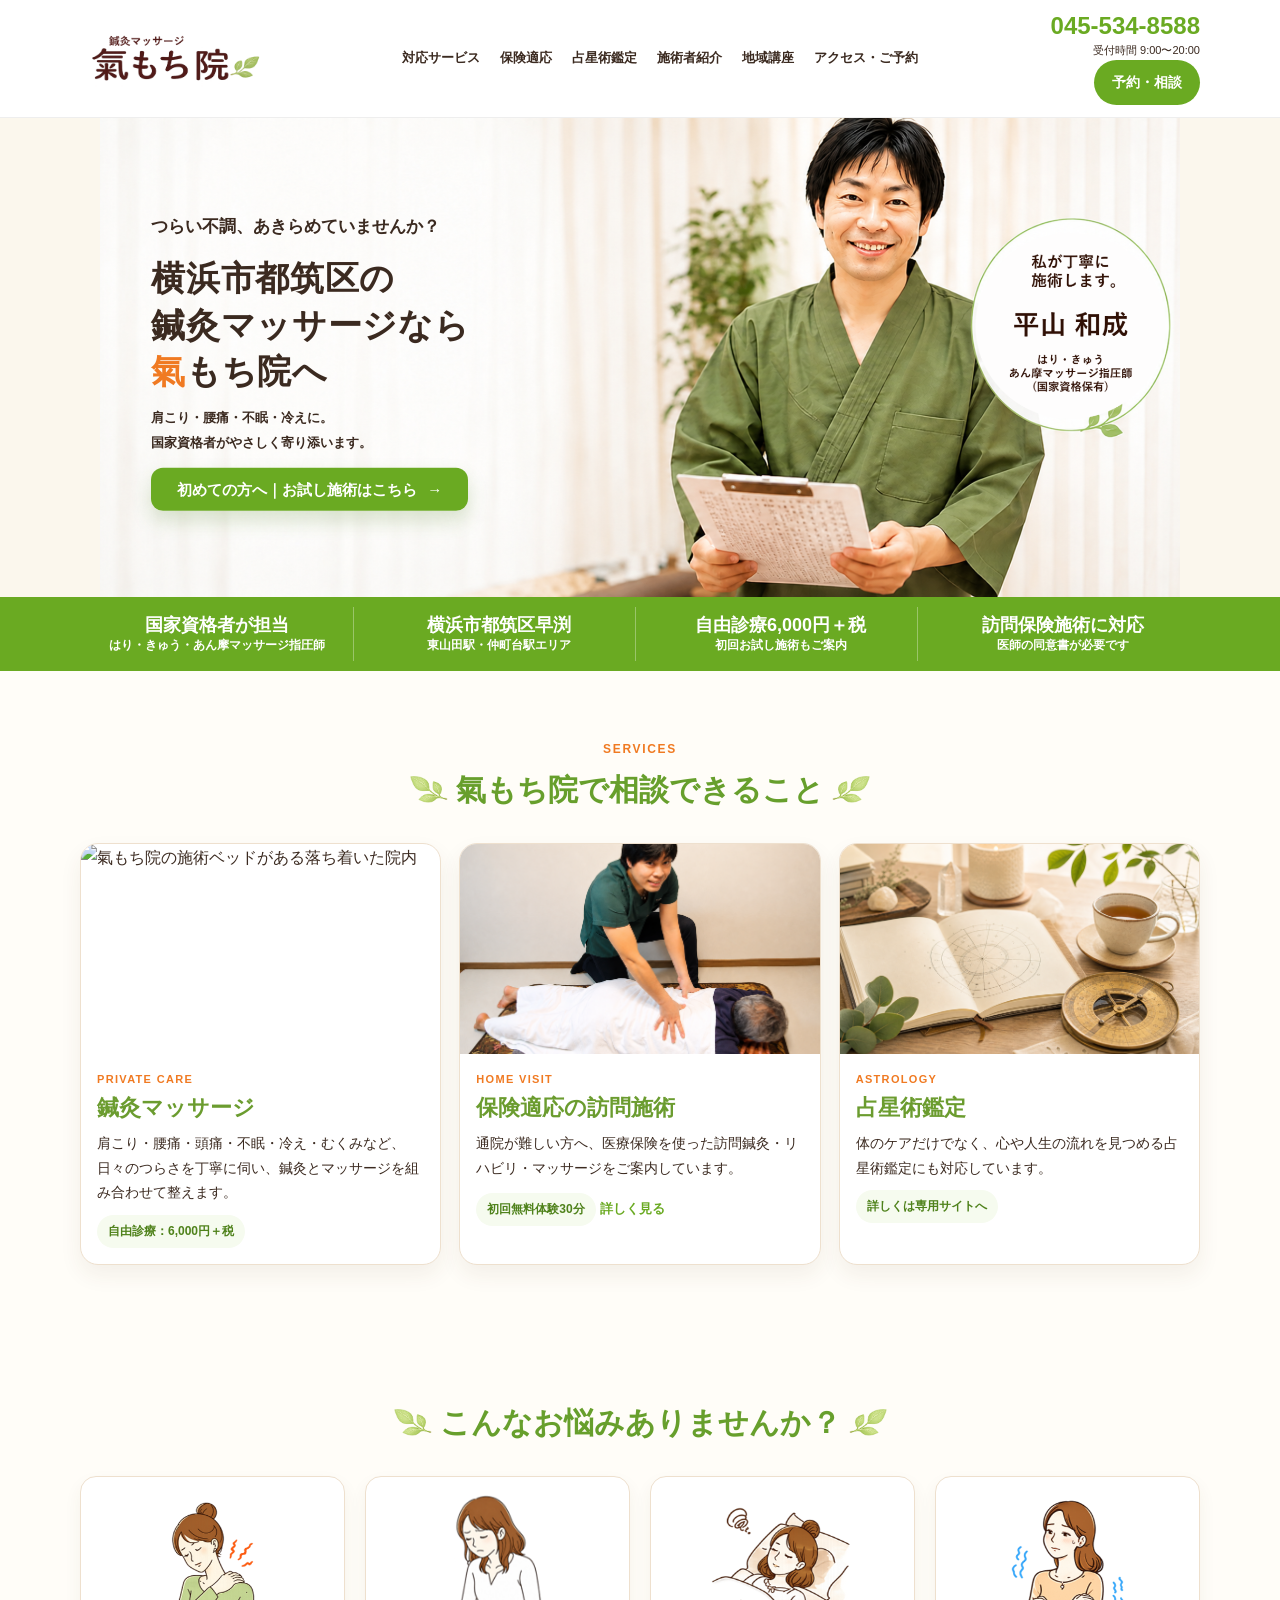
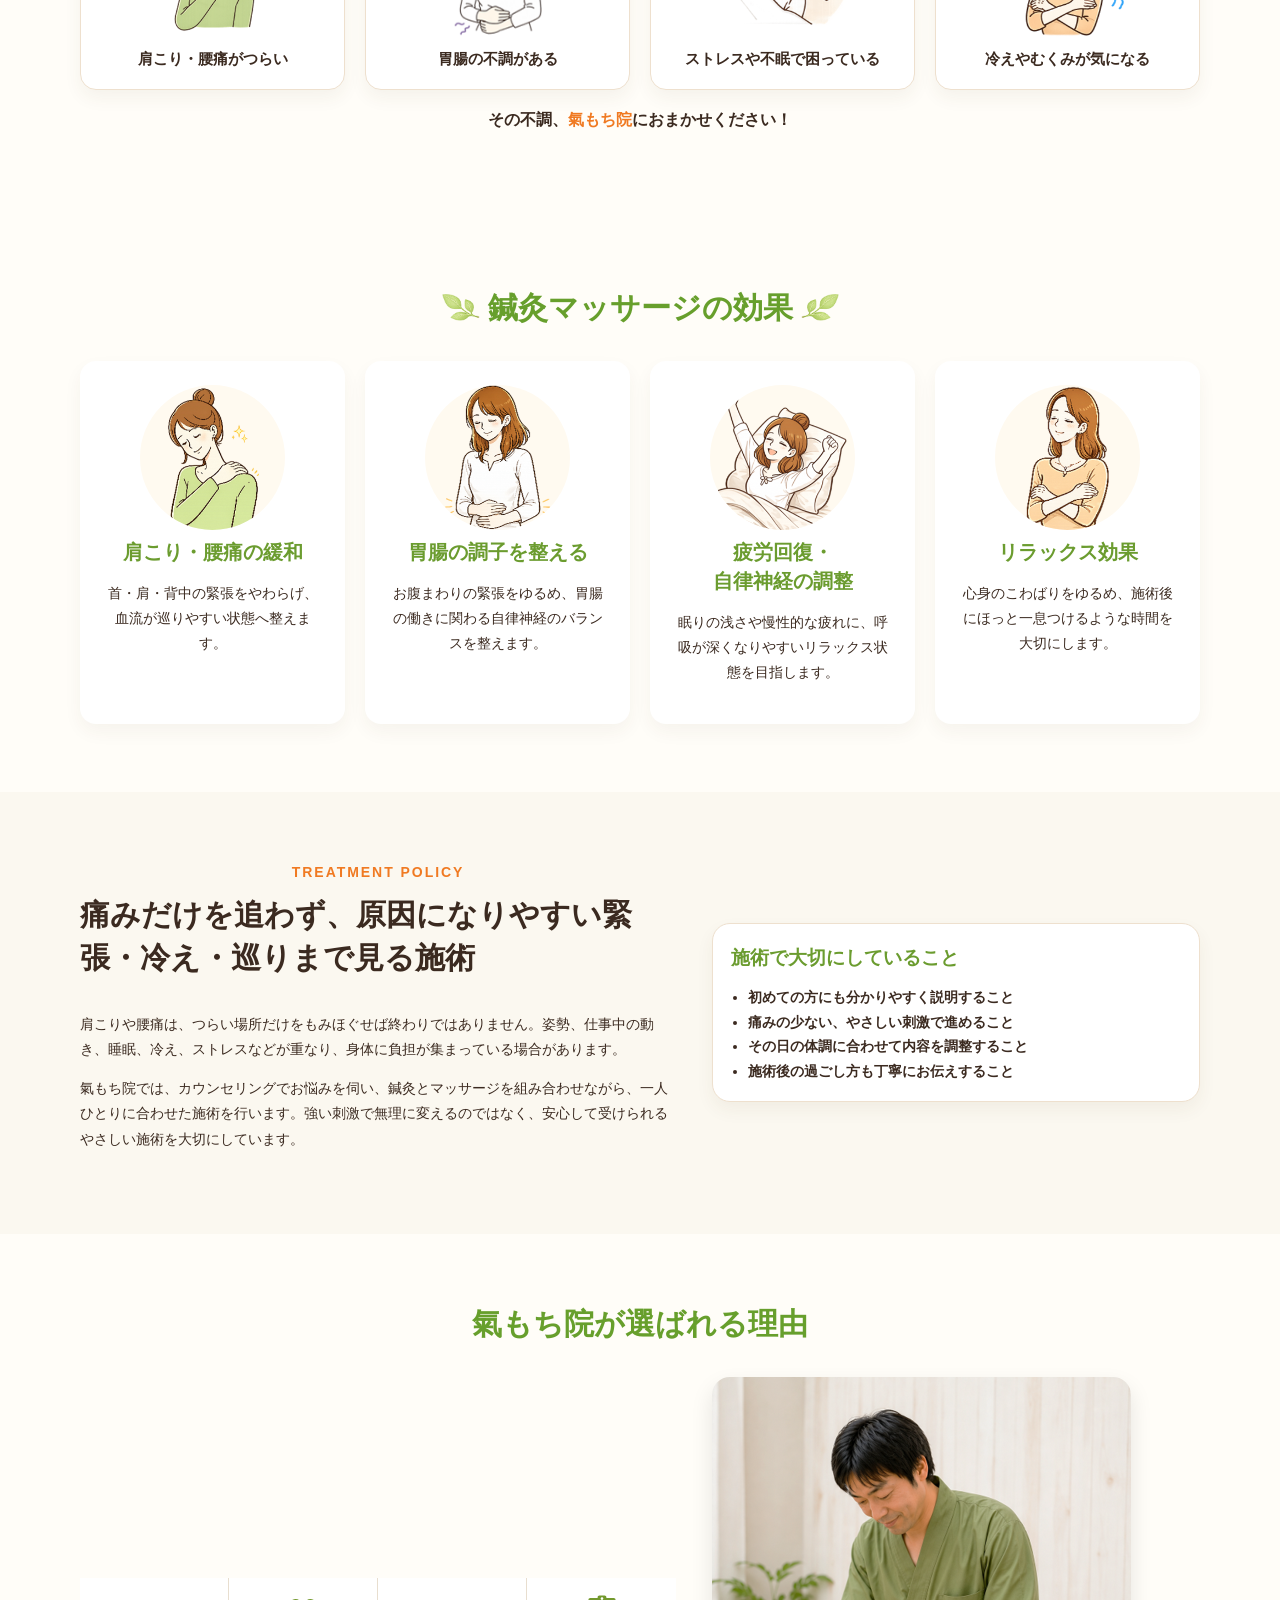
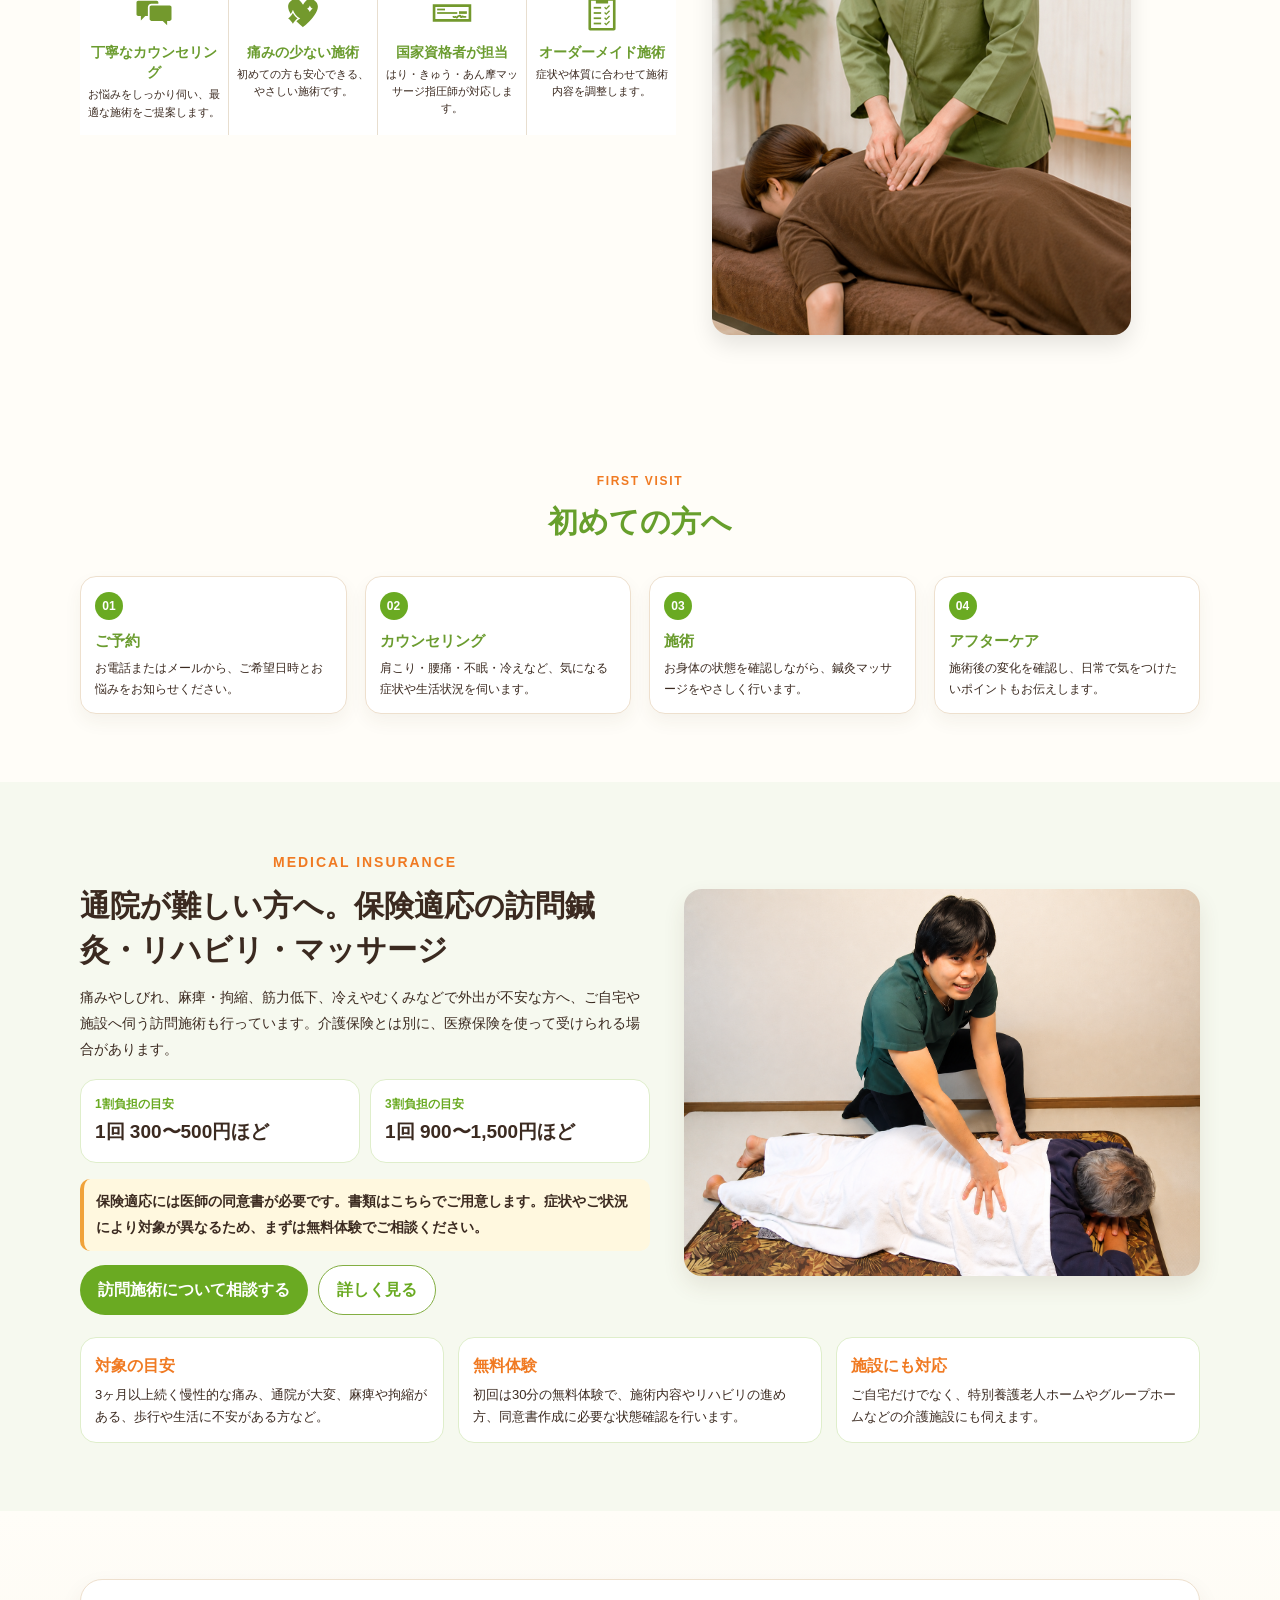
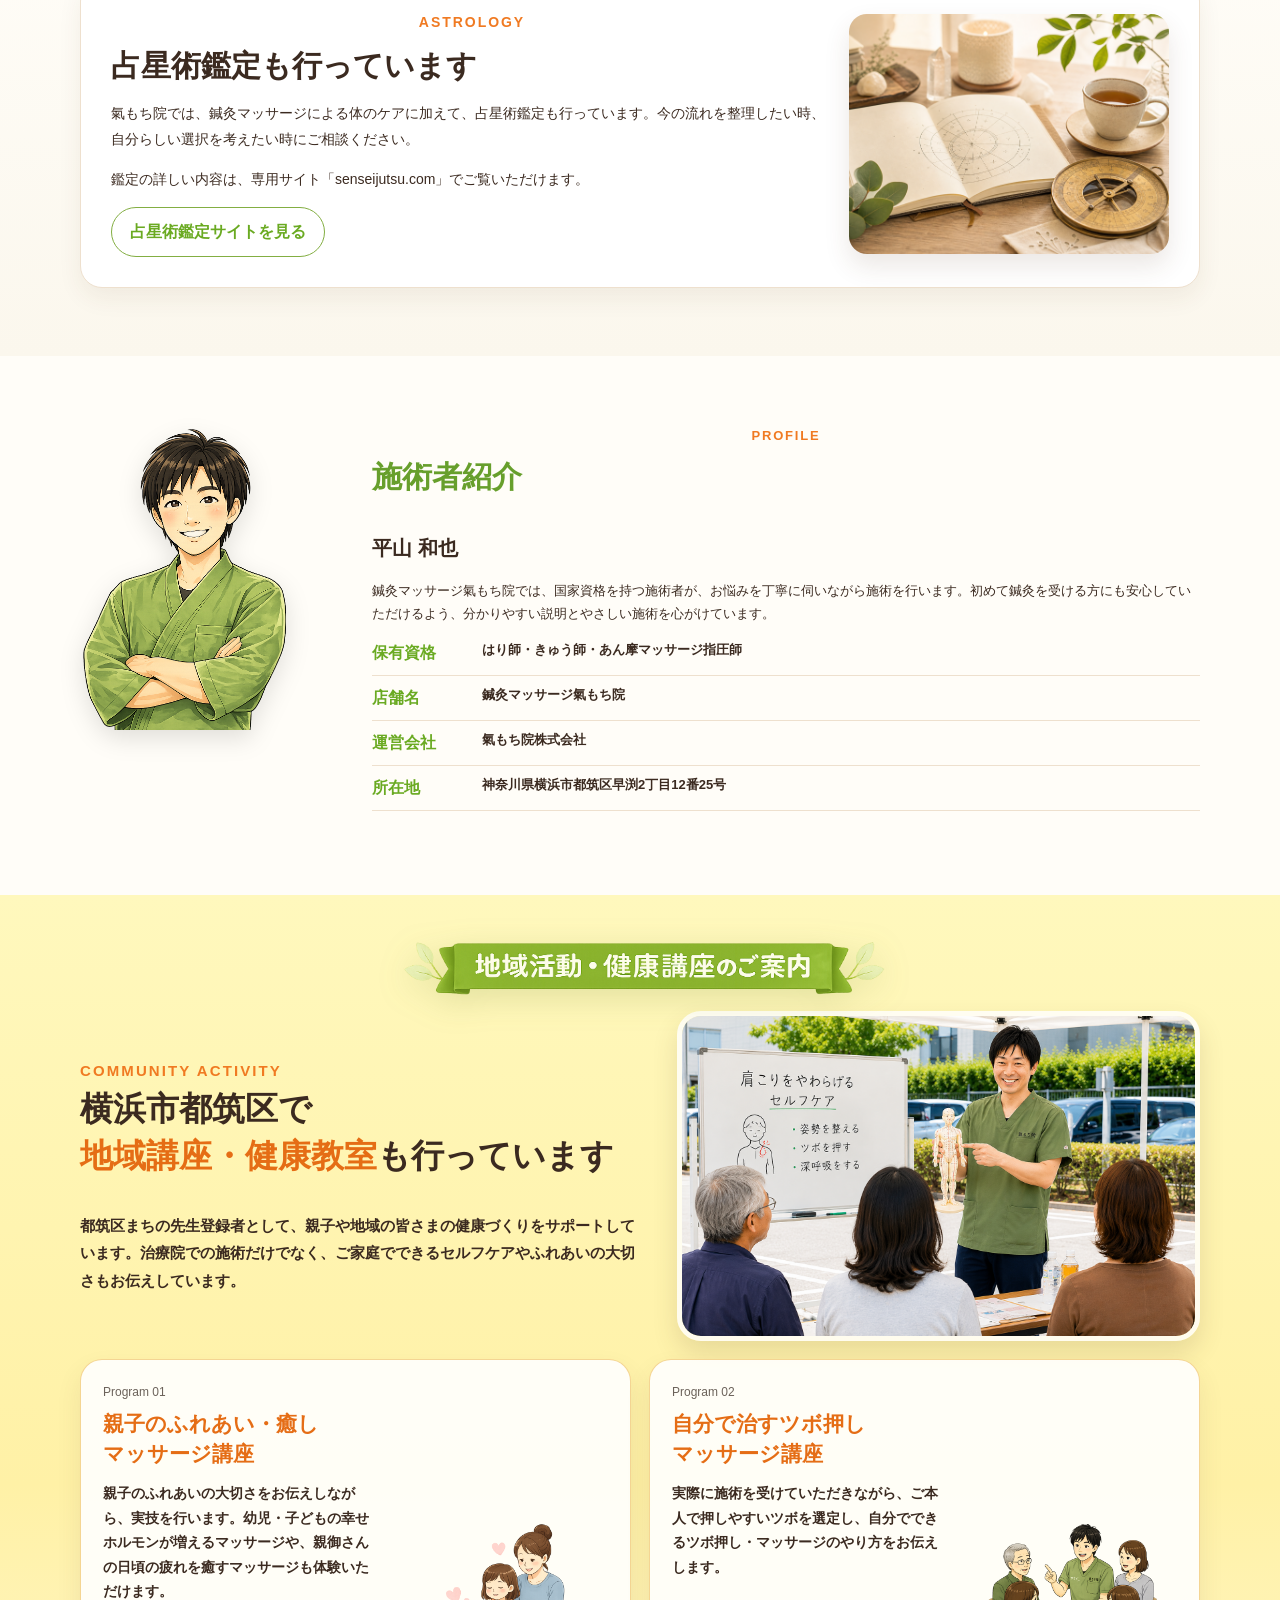
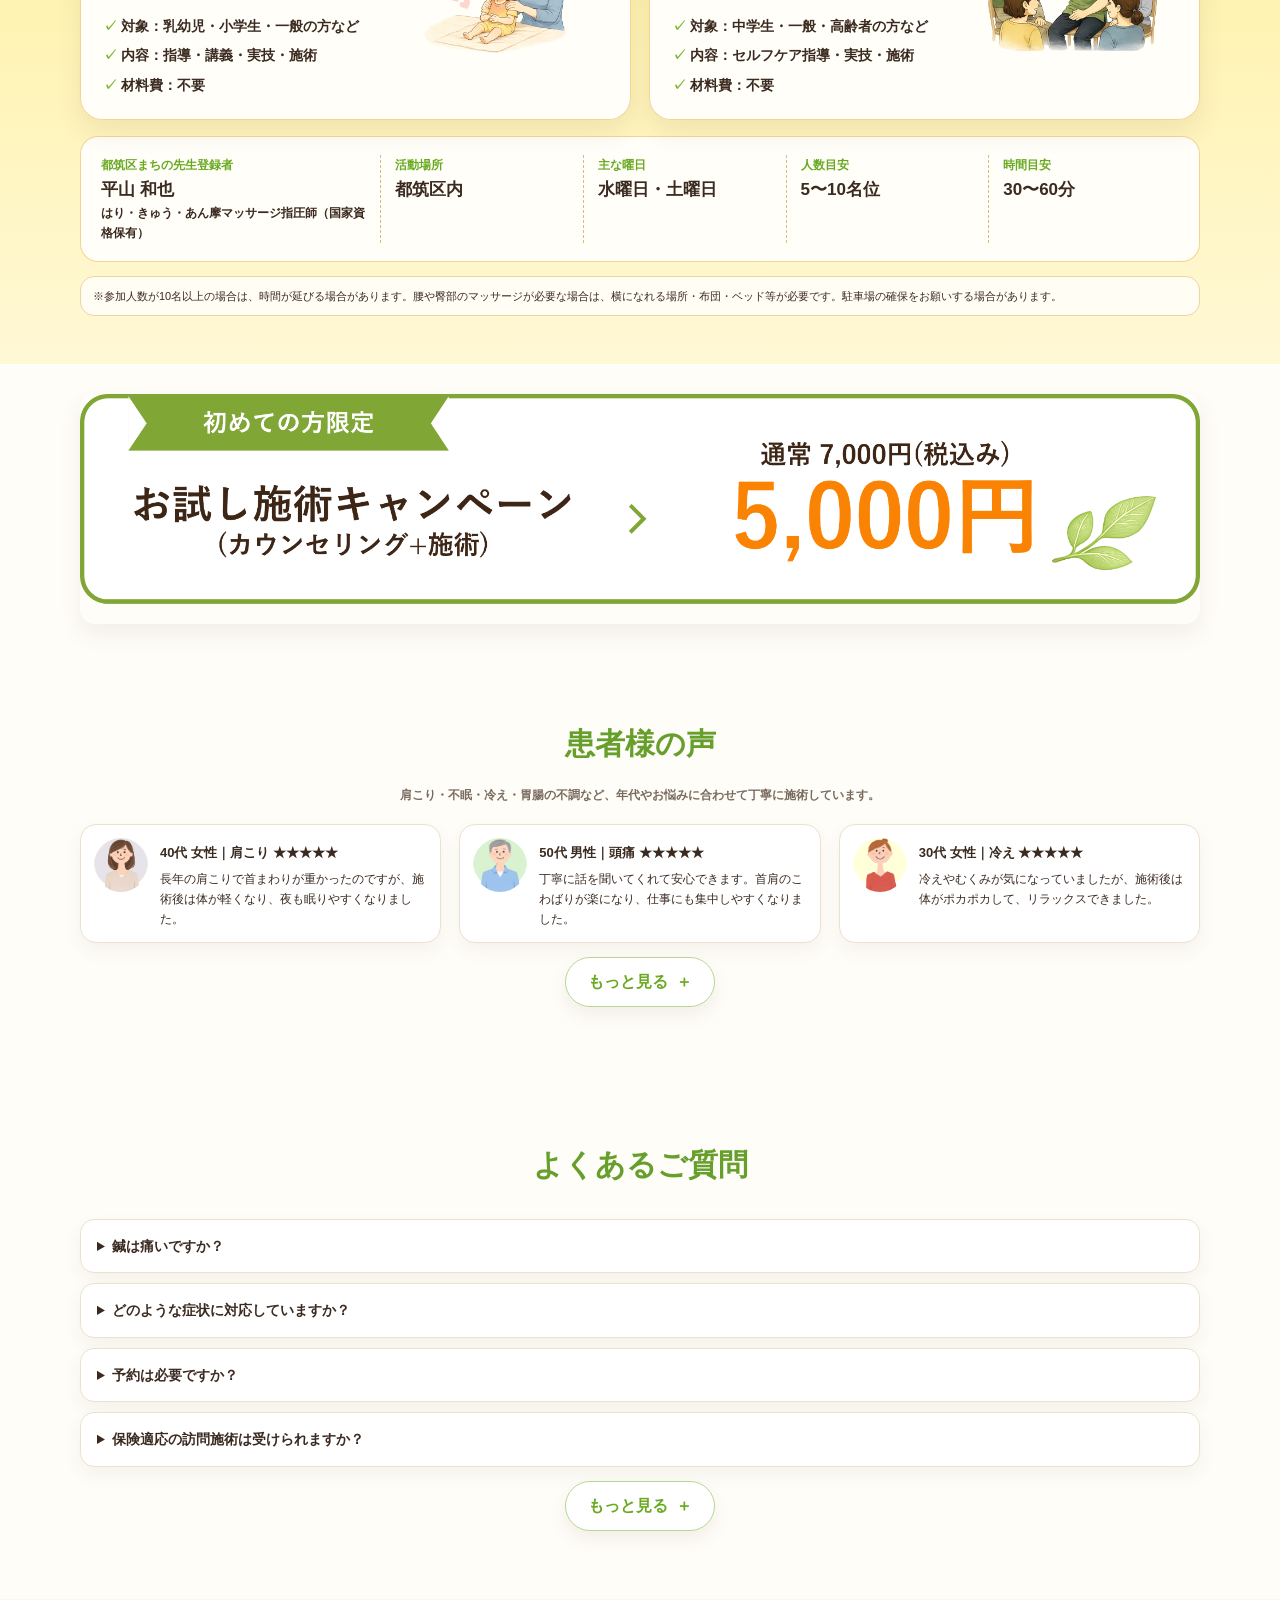
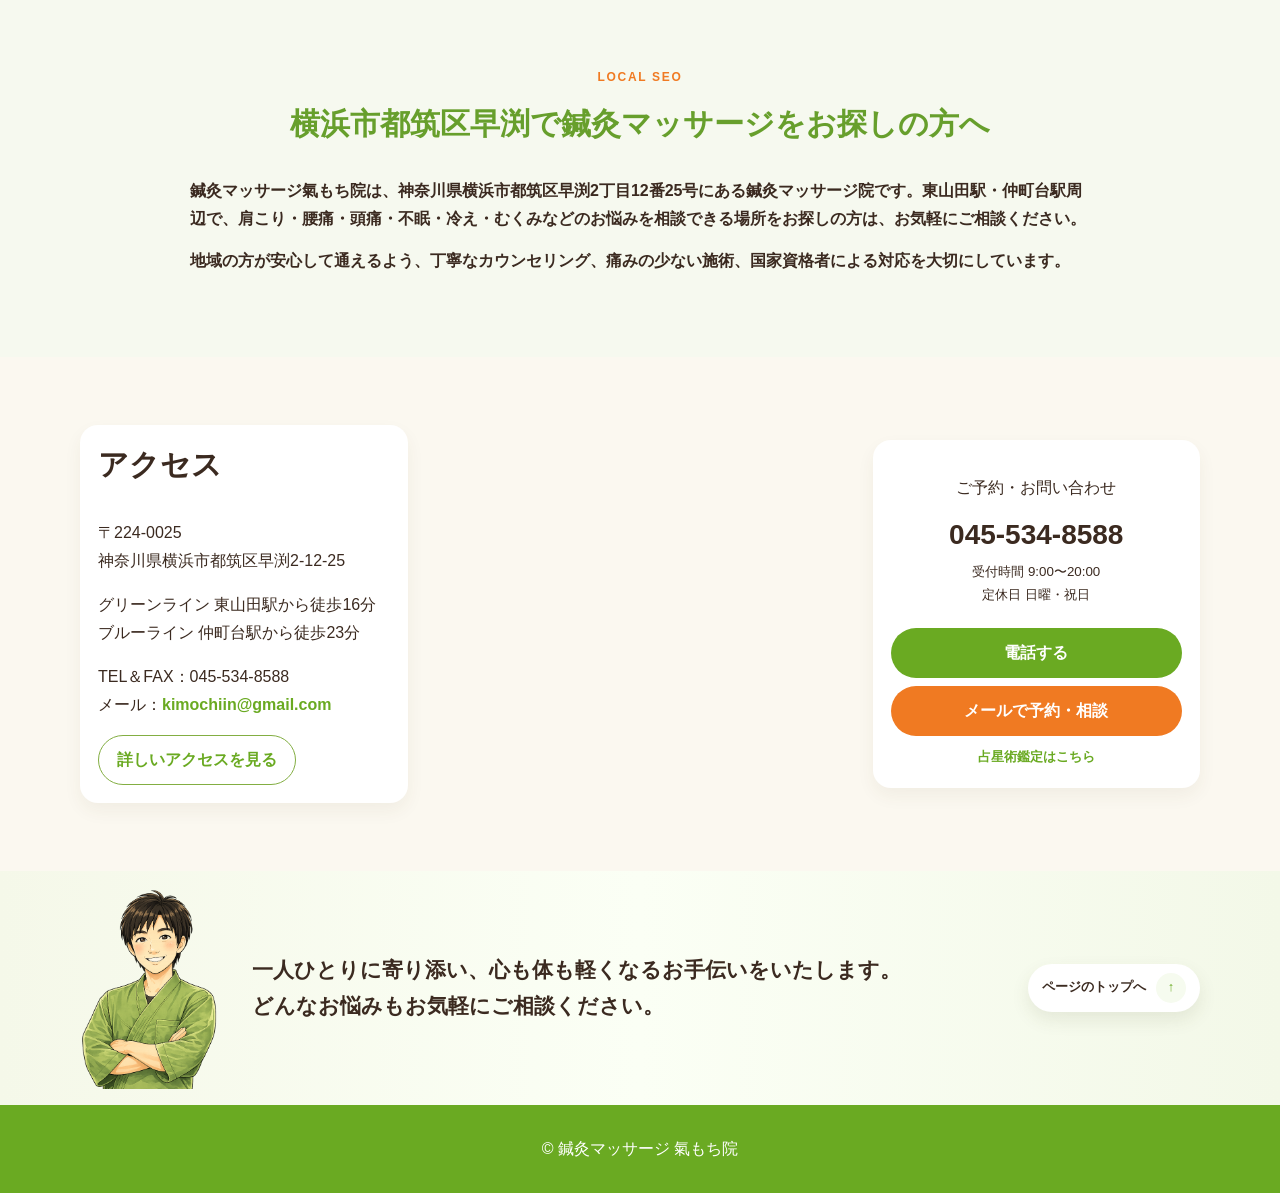
==== commit a09ff216: "adjust insurance and astrology sections" ====
--- a/index.html
+++ b/index.html
@@ -235,7 +235,6 @@
     </div>
     <div class="insurance-photo-stack">
       <img src="images/photo_visit_massage.png" alt="訪問先で鍼灸マッサージを行う様子" loading="lazy" />
-      <img src="images/photo_therapist.png" alt="氣もち院の施術者 平山和也" loading="lazy" />
     </div>
   </div>
   <div class="container insurance-points">
@@ -254,12 +253,7 @@
       <p>鑑定の詳しい内容は、専用サイト「senseijutsu.com」でご覧いただけます。</p>
       <a class="btn outline" href="https://www.senseijutsu.com" target="_blank" rel="noopener">占星術鑑定サイトを見る</a>
     </div>
-    <div class="astrology-card">
-      <span>鍼灸マッサージ</span>
-      <b>からだを整える</b>
-      <span>占星術鑑定</span>
-      <b>こころの流れを見つめる</b>
-    </div>
+    <img class="astrology-image" src="images/photo_astrology.png" alt="占星術鑑定をイメージしたノートと天体図の写真" loading="lazy" />
   </div>
 </section>
 
--- a/style.css
+++ b/style.css
@@ -1,8 +1,8 @@
 *{box-sizing:border-box}html{scroll-behavior:smooth}body{margin:0;font-family:"Yu Gothic","Hiragino Sans",sans-serif;color:#3b2a20;background:#fffdf8;line-height:1.75;font-size:15px;padding-bottom:74px}.container{width:min(100% - 28px,1120px);margin:auto}img{max-width:100%;display:block}a{text-decoration:none}.site-header{position:sticky;top:0;z-index:50;background:rgba(255,255,255,.96);backdrop-filter:blur(8px);border-bottom:1px solid #eee}.header-inner{display:flex;align-items:center;justify-content:space-between;gap:10px;padding:8px 0}.logo img{width:128px}.nav{display:none}.header-contact{text-align:right}.header-contact span,.header-contact small{display:none}.header-contact a,.btn{display:inline-flex;align-items:center;justify-content:center;border-radius:999px;font-weight:900}.header-contact a{background:#6aaa22;color:#fff;padding:7px 12px;font-size:12px}.hero{background:#fbf7ed}.hero-frame{display:flex;flex-direction:column}.hero-overlay{order:1;padding:28px 6% 18px;background:linear-gradient(180deg,#fffdf8 0%,#fbf7ed 100%)}.hero-bg{order:2;width:100%;height:auto;object-fit:contain}.hero-catch{font-size:15px;font-weight:900;margin:0 0 8px}.hero-title{font-size:29px;line-height:1.42;margin:0 0 12px;font-weight:900;letter-spacing:.02em}.hero-title-line{display:block}.hero-title span span,.hero-title>span:last-child span{color:#f07a22}.hero-lead{font-size:13px;font-weight:800;line-height:1.7;margin:0 0 16px}.hero-btn{width:100%;background:#6aaa22;color:#fff;border-radius:12px;padding:12px 14px;font-size:13px;font-weight:900;box-shadow:0 10px 20px rgba(72,123,25,.2)}.hero-btn:after{content:"→";margin-left:10px}.trust-strip{background:#6aaa22;color:#fff;padding:10px 0}.trust-grid{display:grid;grid-template-columns:repeat(2,1fr);gap:8px;text-align:center}.trust-grid div{padding:6px 4px}.trust-grid strong{display:block;font-size:14px;line-height:1.35}.trust-grid span{display:block;font-size:10px;line-height:1.45;font-weight:700}.section{padding:38px 0}.soft,.policy-section,.access{background:#fbf8f0}.section-kicker{text-align:center;margin:0 0 8px;color:#f07a22;font-size:12px;font-weight:900;letter-spacing:.14em;text-transform:uppercase}.section h2{display:flex;align-items:center;justify-content:center;gap:8px;margin:0 0 22px;text-align:center;color:#679f2c;font-size:23px;line-height:1.45}.section h2 img{width:28px}.center{text-align:center;font-size:16px;font-weight:900}.center strong{color:#f07a22}.worry-grid{display:grid;grid-template-columns:repeat(2,1fr);gap:12px}.worry-card{background:#fff;border:1px solid #eee0ce;border-radius:16px;padding:12px 8px;text-align:center;box-shadow:0 8px 18px rgba(88,61,35,.06)}.worry-card img{height:92px;margin:0 auto 8px;object-fit:contain}.worry-card h3{font-size:12px;line-height:1.5;margin:0}.effect-grid{display:grid;grid-template-columns:repeat(2,1fr);gap:12px}.effect-grid article{background:#fff;border-radius:16px;padding:14px 10px;text-align:center;box-shadow:0 8px 18px rgba(88,61,35,.05)}.effect-grid img{width:90px;height:90px;object-fit:contain;border-radius:50%;background:#fffaf0;margin:0 auto 8px}.effect-grid h3{color:#6b9c2f;font-size:15px;line-height:1.45;margin:0}.effect-grid p{display:none}.policy-layout{display:grid;gap:18px}.policy-layout h2{display:block;color:#3b2a20;font-size:22px;text-align:left;margin-bottom:12px}.policy-layout p{font-size:14px;line-height:1.8}.policy-card{background:#fff;border:1px solid #eee0ce;border-radius:18px;padding:18px;box-shadow:0 8px 18px rgba(88,61,35,.06)}.policy-card h3{color:#6b9c2f;margin:0 0 10px}.policy-card ul{margin:0;padding-left:1.2em;font-weight:800;font-size:14px}.reason-layout{display:grid;gap:20px}.reason-grid{display:grid;grid-template-columns:repeat(2,1fr);gap:12px;text-align:center}.reason-grid article{background:#fff;border:1px solid #eee0ce;border-radius:16px;padding:14px 8px;box-shadow:0 8px 18px rgba(88,61,35,.05)}.reason-grid img{height:42px;margin:0 auto 8px}.reason-grid h3{color:#6b9c2f;font-size:14px;line-height:1.45;margin:0 0 4px}.reason-grid p{font-size:11px;line-height:1.55;margin:0}.treatment-photo{border-radius:18px;box-shadow:0 10px 22px rgba(0,0,0,.1)}.flow-grid{display:grid;grid-template-columns:repeat(2,1fr);gap:12px}.flow-grid article,.symptom-grid article{background:#fff;border:1px solid #eee0ce;border-radius:16px;padding:14px;box-shadow:0 8px 18px rgba(88,61,35,.06)}.flow-grid span{display:inline-flex;width:28px;height:28px;border-radius:50%;background:#6aaa22;color:#fff;align-items:center;justify-content:center;font-weight:900;font-size:12px}.flow-grid h3{color:#6b9c2f;margin:8px 0 4px;font-size:15px}.flow-grid p{font-size:12px;line-height:1.7;margin:0}.profile-layout{display:grid;grid-template-columns:96px 1fr;gap:16px;align-items:start}.profile-layout>img{width:96px;filter:drop-shadow(0 8px 12px rgba(0,0,0,.12))}.profile-layout h2{text-align:left;justify-content:flex-start;margin-bottom:8px}.profile-layout h3{font-size:20px;color:#3b2a20;margin:0 0 8px}.profile-layout p{font-size:13px;line-height:1.8}.license-list{grid-column:1 / -1;display:grid;gap:8px;margin-top:12px}.license-list div{border-bottom:1px solid #eee0ce;padding-bottom:8px}.license-list dt{font-weight:900;color:#6aaa22}.license-list dd{margin:0;font-weight:700;font-size:13px}.community-section.event-section{background:linear-gradient(180deg,#fff8bd 0%,#fff1a6 55%,#fff8d5 100%);padding:34px 0;overflow:hidden}.event-title-img-wrap{text-align:center;margin:0 auto 16px}.event-title-img{width:100%;max-width:520px;margin:auto;filter:drop-shadow(0 8px 16px rgba(91,121,31,.18))}.event-hero{display:grid;gap:16px}.event-copy .section-kicker{text-align:left}.event-copy h2{display:block;text-align:left;color:#3b2a20;font-size:25px;line-height:1.45;margin:0 0 12px}.event-heading-line{display:block}.event-heading em{color:#e56d15;font-style:normal}.event-copy p{font-size:14px;line-height:1.85;font-weight:800;margin:0}.event-photo-card{border:5px solid rgba(255,255,255,.8);border-radius:24px;overflow:hidden;box-shadow:0 12px 26px rgba(88,61,35,.14)}.event-photo-card img{width:100%;aspect-ratio:16/10;object-fit:cover;object-position:center}.event-program-grid{display:grid;gap:14px;margin-top:18px}.event-program-card{background:rgba(255,255,255,.9);border:1px solid rgba(238,191,95,.65);border-radius:22px;padding:18px;box-shadow:0 12px 26px rgba(88,61,35,.09);display:grid;grid-template-columns:1fr 110px;gap:8px;align-items:end}.program-label{display:block;color:#6b625a;font-size:12px;margin-bottom:6px}.event-program-card h3{font-size:18px;line-height:1.42;color:#e56d15;margin:0 0 8px}.event-program-card h3 span{display:inline}.event-program-card p{font-size:13px;line-height:1.75;font-weight:800;margin:0 0 10px}.event-program-card ul{list-style:none;margin:0;padding:0;display:grid;gap:5px}.event-program-card li{position:relative;padding-left:18px;font-size:12px;font-weight:900}.event-program-card li:before{content:"✓";position:absolute;left:0;color:#79b530}.event-program-illust{width:110px;max-height:130px;object-fit:contain;align-self:end}.event-info-bar{margin-top:16px;background:rgba(255,255,255,.88);border:1px solid rgba(238,191,95,.65);border-radius:18px;padding:16px;display:grid;grid-template-columns:repeat(2,1fr);gap:12px}.event-info-bar>div:first-child{grid-column:1 / -1}.event-info-bar span{display:block;color:#6aaa22;font-size:12px;font-weight:900}.event-info-bar strong{font-size:16px;line-height:1.4}.event-info-main strong{font-size:24px}.event-info-bar small{display:block;font-size:12px;font-weight:800;line-height:1.6}.event-note{background:rgba(255,255,255,.78);border:1px solid #ecd69f;border-radius:14px;padding:10px 12px;font-size:11px;line-height:1.7;margin:14px 0 0}.campaign{padding:30px 0;background:#fffdf8}.campaign img{border-radius:14px;box-shadow:0 10px 22px rgba(88,61,35,.08)}.voice-lead{font-size:12px;text-align:center;color:#7a6b5f;font-weight:700;margin:-12px auto 18px}.voice-grid{display:grid;gap:12px}.voice{display:flex;gap:12px;background:#fff;border:1px solid #eee0ce;border-radius:16px;box-shadow:0 8px 18px rgba(88,61,35,.06);padding:13px}.voice img{width:54px;height:54px;border-radius:50%;object-fit:cover;flex:none}.voice strong{font-size:13px;line-height:1.45}.voice p{font-size:12px;line-height:1.65;margin:4px 0 0}.voice-more,.faq-more{text-align:center;margin-top:14px}.voice-more summary,.faq-more>summary{display:inline-flex;align-items:center;justify-content:center;gap:8px;width:100%;list-style:none;cursor:pointer;background:#fff;color:#6aaa22;border:1px solid #b8d796;border-radius:999px;padding:10px 22px;font-weight:900;box-shadow:0 8px 18px rgba(88,61,35,.08)}summary::-webkit-details-marker{display:none}.voice-more summary:after,.faq-more>summary:after{content:"＋"}.voice-more[open] summary:after,.faq-more[open]>summary:after{content:"−"}.more-voice-grid,.faq-more-list{margin-top:14px;text-align:left}.faq-list{display:grid;gap:10px}.faq-list details{background:#fff;border:1px solid #eee0ce;border-radius:14px;padding:14px 16px;box-shadow:0 8px 18px rgba(88,61,35,.06)}.faq-list summary{cursor:pointer;font-weight:900;font-size:14px}.faq-list p{font-size:13px;margin:10px 0 0}.local-section{display:none}.access-grid{display:grid;gap:14px}.access-info,.reserve-box{background:#fff;border-radius:18px;padding:18px;box-shadow:0 8px 18px rgba(88,61,35,.06)}.access-info h2{display:block;text-align:left;color:#3b2a20;margin:0 0 12px}.outline{border:1px solid #83ae42;color:#6aaa22;background:#fff;padding:10px 18px}.map{width:100%;min-height:240px;border:0;border-radius:18px}.reserve-box{text-align:center}.reserve-box strong{display:block;font-size:28px;line-height:1.2}.reserve-box small{display:block;margin:8px 0 14px}.primary{background:#6aaa22;color:#fff;padding:11px 18px}.line{background:#06c755;color:#fff;padding:11px 18px;margin-top:8px;width:100%}.reserve-box .primary{width:100%;margin-top:8px}.closing-banner{background:linear-gradient(90deg,#f5f8e9,#fbfff5,#f3f8e8)}.closing-inner{display:grid;grid-template-columns:80px 1fr;gap:12px;align-items:center;padding:16px 0}.closing-person{width:86px;align-self:end}.closing-message p{font-size:13px;line-height:1.7;font-weight:900;margin:0}.page-top-btn{grid-column:1/-1;justify-self:center;display:inline-flex;align-items:center;gap:10px;background:#fff;color:#3b2a20;border-radius:999px;padding:9px 14px;font-size:13px;font-weight:900;box-shadow:0 8px 18px rgba(80,80,40,.10)}.page-top-btn b{width:30px;height:30px;border-radius:50%;display:inline-flex;align-items:center;justify-content:center;background:#f6fbef;color:#6aaa22}footer{background:#6aaa22;color:#fff;text-align:center;padding:12px 0 84px}.fixed-contact{display:flex;position:fixed;left:0;right:0;bottom:0;z-index:9999;background:#fff;box-shadow:0 -8px 22px rgba(60,50,30,.14);border-top:1px solid #e9dcc8}.fixed-contact a{flex:1;text-align:center;color:#fff;font-weight:900;padding:15px 8px;font-size:15px;letter-spacing:.04em}.fixed-tel{background:#6aaa22}.fixed-tel:before{content:"☎ "}.fixed-line{background:#06c755}.fixed-line:before{content:"LINE "}
 @media (min-width:700px){body{font-size:16px;padding-bottom:0}.container{width:min(1120px,92%)}.header-inner{padding:12px 0}.logo img{width:190px}.nav{display:flex;gap:20px;white-space:nowrap}.nav a{color:#3b2a20;font-weight:900;font-size:13px}.header-contact span,.header-contact small{display:block}.header-contact span{color:#6aaa22;font-size:24px;font-weight:900;line-height:1.2}.header-contact small{font-size:11px}.header-contact a{padding:10px 18px;font-size:14px}.hero{padding:0}.hero-frame{position:relative;display:block;width:min(1120px,92%);margin:0 auto;overflow:hidden}.hero-bg{width:100%;height:auto}.hero-overlay{position:absolute;left:clamp(26px,4vw,70px);top:50%;transform:translateY(-50%);width:min(520px,40%);padding:0;background:transparent}.hero-catch{font-size:clamp(16px,1.35vw,22px);margin-bottom:14px}.hero-title{font-size:clamp(30px,2.65vw,44px);line-height:1.36;white-space:normal}.hero-title-line{white-space:nowrap}.hero-lead{font-size:clamp(13px,1.05vw,16px);line-height:1.85;margin-bottom:20px}.hero-btn{width:auto;padding:13px 26px;font-size:15px}.trust-grid{grid-template-columns:repeat(4,1fr)}.trust-grid div{border-right:1px solid rgba(255,255,255,.32)}.trust-grid div:last-child{border-right:0}.trust-grid strong{font-size:18px}.trust-grid span{font-size:12px}.section{padding:62px 0}.section h2{font-size:30px;margin-bottom:32px}.section h2 img{width:38px}.worry-grid,.effect-grid{grid-template-columns:repeat(4,1fr);gap:20px}.worry-card{padding:18px}.worry-card img{height:145px}.worry-card h3{font-size:15px}.effect-grid article{padding:24px}.effect-grid img{width:145px;height:145px}.effect-grid h3{font-size:20px}.effect-grid p{display:block;font-size:14px;line-height:1.8}.policy-layout,.reason-layout,.access-grid{grid-template-columns:1.1fr .9fr;display:grid;gap:36px;align-items:center}.reason-grid{grid-template-columns:repeat(4,1fr);gap:0}.reason-grid article{border-radius:0;border:0;border-right:1px solid #e8decf;box-shadow:none}.reason-grid article:last-child{border-right:0}.flow-grid{grid-template-columns:repeat(4,1fr);gap:18px}.profile-layout{grid-template-columns:260px 1fr;gap:32px}.profile-layout>img{width:220px}.license-list{grid-column:auto}.license-list div{display:grid;grid-template-columns:110px 1fr}.community-section.event-section{padding:44px 0 48px}.event-title-img{width:min(660px,86%)}.event-hero{grid-template-columns:1fr .92fr;gap:28px;align-items:center}.event-copy h2{font-size:clamp(28px,2.55vw,36px);line-height:1.45}.event-heading-line{white-space:nowrap}.event-copy p{font-size:15px}.event-program-grid{grid-template-columns:repeat(2,1fr);gap:18px}.event-program-card{min-height:320px;grid-template-columns:minmax(0,1fr) 220px;padding:22px;gap:18px}.event-program-text{display:flex;flex-direction:column;height:100%}.event-program-card h3{font-size:21px;min-height:64px}.event-program-card h3 span{display:block;white-space:nowrap}.event-program-card p{min-height:116px;font-size:14px}.event-program-card ul{margin-top:auto}.event-program-card li{font-size:14px}.event-program-illust{width:220px;height:220px;max-height:220px}.selfcare-card .event-program-illust{width:230px}.event-info-bar{grid-template-columns:1.4fr repeat(4,1fr);gap:12px;padding:18px 20px}.event-info-bar>div{border-left:1px dashed #d8bc77;padding-left:14px}.event-info-bar>div:first-child{grid-column:auto;border-left:0;padding-left:0}.event-info-main strong{font-size:24px}.event-info-bar strong{font-size:17px}.voice-grid{grid-template-columns:repeat(3,1fr);gap:18px}.more-voice-grid{grid-template-columns:repeat(3,1fr)}.voice-more summary,.faq-more>summary{width:auto}.local-section{display:block;background:#f6f9ef}.local-section p{max-width:900px;margin:0 auto 14px;font-weight:700}.access-grid{grid-template-columns:1fr 1.2fr 1fr}.map{min-height:300px}.closing-inner{grid-template-columns:160px 1fr 220px;min-height:155px}.closing-person{width:145px}.closing-message p{font-size:clamp(18px,1.65vw,23px)}.page-top-btn{grid-column:auto;justify-self:end}.fixed-contact{display:none}footer{padding:14px 0}}
 @media (min-width:1000px){.hero-frame{width:min(1080px,92%)}.section{padding:68px 0}}
-.services-section{background:#fffdf8}.service-grid{display:grid;gap:14px}.service-card{background:#fff;border:1px solid #eee0ce;border-radius:18px;overflow:hidden;box-shadow:0 10px 22px rgba(88,61,35,.07)}.service-card img{width:100%;height:170px;object-fit:cover}.service-card div{padding:16px}.service-card span{display:block;color:#f07a22;font-size:11px;font-weight:900;letter-spacing:.12em;text-transform:uppercase}.service-card h3{color:#6b9c2f;font-size:19px;margin:4px 0 8px;line-height:1.35}.service-card p{font-size:13px;line-height:1.75;margin:0 0 10px}.service-card strong{display:inline-flex;background:#f6fbef;color:#4f821b;border-radius:999px;padding:6px 11px;font-size:12px}.insurance-section{background:#f6f9ef}.insurance-layout{display:grid;gap:18px}.insurance-copy h2{display:block;text-align:left;color:#3b2a20;margin-bottom:12px}.insurance-copy p{font-size:14px;line-height:1.85}.insurance-price{display:grid;gap:10px;margin:16px 0}.insurance-price div{background:#fff;border:1px solid #dfeecb;border-radius:16px;padding:14px}.insurance-price span{display:block;color:#6aaa22;font-size:12px;font-weight:900}.insurance-price strong{display:block;font-size:19px;color:#3b2a20}.note{background:#fff8df;border-left:4px solid #f0a23a;border-radius:10px;padding:10px 12px;font-weight:800}.insurance-photo-stack{display:grid;grid-template-columns:1fr 92px;gap:10px;align-items:end}.insurance-photo-stack img{width:100%;border-radius:18px;box-shadow:0 10px 22px rgba(88,61,35,.11);object-fit:cover}.insurance-photo-stack img:first-child{aspect-ratio:4/3}.insurance-photo-stack img:last-child{height:145px}.insurance-points{display:grid;gap:10px;margin-top:16px}.insurance-points article{background:#fff;border:1px solid #dfeecb;border-radius:16px;padding:14px}.insurance-points span{display:block;color:#f07a22;font-weight:900;margin-bottom:4px}.insurance-points p{font-size:13px;line-height:1.7;margin:0}.astrology-section{background:linear-gradient(180deg,#fffdf8 0%,#fbf7ed 100%)}.astrology-box{display:grid;gap:16px;background:#fff;border:1px solid #eee0ce;border-radius:22px;padding:20px;box-shadow:0 10px 24px rgba(88,61,35,.07)}.astrology-box h2{display:block;text-align:left;color:#3b2a20;margin-bottom:10px}.astrology-box p{font-size:14px;line-height:1.85}.astrology-card{background:linear-gradient(145deg,#6aaa22,#8fcf3e);color:#fff;border-radius:18px;padding:18px;display:grid;gap:8px;align-content:center}.astrology-card span{font-size:12px;font-weight:900;opacity:.86}.astrology-card b{font-size:20px;line-height:1.3}.mail,.fixed-mail{background:#f07a22;color:#fff}.reserve-box .mail{width:100%;margin-top:8px;padding:11px 18px}.reserve-link{display:inline-block;margin-top:10px;color:#6aaa22;font-size:13px;font-weight:900}.access-info a:not(.btn){color:#6aaa22;font-weight:900}.fixed-mail:before{content:"✉ "}
-@media (min-width:700px){.service-grid{grid-template-columns:repeat(3,1fr);gap:18px}.service-card img{height:210px}.service-card h3{font-size:22px}.service-card p{font-size:14px}.insurance-layout{grid-template-columns:1.05fr .95fr;align-items:center;gap:34px}.insurance-price{grid-template-columns:repeat(2,1fr)}.insurance-photo-stack{grid-template-columns:1fr 150px;gap:14px}.insurance-photo-stack img:last-child{height:230px}.insurance-points{grid-template-columns:repeat(3,1fr);gap:14px;margin-top:22px}.astrology-box{grid-template-columns:1fr 320px;align-items:center;padding:30px}.astrology-card{min-height:240px}.reserve-box .mail{width:100%}.fixed-mail{background:#f07a22}}
+.services-section{background:#fffdf8}.service-grid{display:grid;gap:14px}.service-card{background:#fff;border:1px solid #eee0ce;border-radius:18px;overflow:hidden;box-shadow:0 10px 22px rgba(88,61,35,.07)}.service-card img{width:100%;height:170px;object-fit:cover}.service-card div{padding:16px}.service-card span{display:block;color:#f07a22;font-size:11px;font-weight:900;letter-spacing:.12em;text-transform:uppercase}.service-card h3{color:#6b9c2f;font-size:19px;margin:4px 0 8px;line-height:1.35}.service-card p{font-size:13px;line-height:1.75;margin:0 0 10px}.service-card strong{display:inline-flex;background:#f6fbef;color:#4f821b;border-radius:999px;padding:6px 11px;font-size:12px}.insurance-section{background:#f6f9ef}.insurance-layout{display:grid;gap:18px}.insurance-copy h2{display:block;text-align:left;color:#3b2a20;margin-bottom:12px}.insurance-copy p{font-size:14px;line-height:1.85}.insurance-price{display:grid;gap:10px;margin:16px 0}.insurance-price div{background:#fff;border:1px solid #dfeecb;border-radius:16px;padding:14px}.insurance-price span{display:block;color:#6aaa22;font-size:12px;font-weight:900}.insurance-price strong{display:block;font-size:19px;color:#3b2a20}.note{background:#fff8df;border-left:4px solid #f0a23a;border-radius:10px;padding:10px 12px;font-weight:800}.insurance-photo-stack{display:block}.insurance-photo-stack img{width:100%;border-radius:18px;box-shadow:0 10px 22px rgba(88,61,35,.11);object-fit:cover;aspect-ratio:4/3}.insurance-points{display:grid;gap:10px;margin-top:16px}.insurance-points article{background:#fff;border:1px solid #dfeecb;border-radius:16px;padding:14px}.insurance-points span{display:block;color:#f07a22;font-weight:900;margin-bottom:4px}.insurance-points p{font-size:13px;line-height:1.7;margin:0}.astrology-section{background:linear-gradient(180deg,#fffdf8 0%,#fbf7ed 100%)}.astrology-box{display:grid;gap:16px;background:#fff;border:1px solid #eee0ce;border-radius:22px;padding:20px;box-shadow:0 10px 24px rgba(88,61,35,.07)}.astrology-box h2{display:block;text-align:left;color:#3b2a20;margin-bottom:10px}.astrology-box p{font-size:14px;line-height:1.85}.astrology-image{width:100%;border-radius:18px;box-shadow:0 12px 26px rgba(88,61,35,.12);object-fit:cover;aspect-ratio:4/3}.mail,.fixed-mail{background:#f07a22;color:#fff}.reserve-box .mail{width:100%;margin-top:8px;padding:11px 18px}.reserve-link{display:inline-block;margin-top:10px;color:#6aaa22;font-size:13px;font-weight:900}.access-info a:not(.btn){color:#6aaa22;font-weight:900}.fixed-mail:before{content:"✉ "}
+@media (min-width:700px){.service-grid{grid-template-columns:repeat(3,1fr);gap:18px}.service-card img{height:210px}.service-card h3{font-size:22px}.service-card p{font-size:14px}.insurance-layout{grid-template-columns:1.05fr .95fr;align-items:center;gap:34px}.insurance-price{grid-template-columns:repeat(2,1fr)}.insurance-points{grid-template-columns:repeat(3,1fr);gap:14px;margin-top:22px}.astrology-box{grid-template-columns:1fr 320px;align-items:center;padding:30px}.astrology-image{min-height:240px}.reserve-box .mail{width:100%}.fixed-mail{background:#f07a22}}
 @media (max-width:699px){body{overflow-x:hidden}.site-header{width:100vw;max-width:100vw;overflow:hidden}.site-header .header-inner{position:relative;width:100vw;max-width:100vw;min-height:56px;padding-left:18px;padding-right:18px}.site-header .logo img{width:112px}.header-contact{display:none}}
 .text-link{display:inline-flex;margin-top:8px;color:#6aaa22;font-size:13px;font-weight:900}.button-row{display:flex;flex-wrap:wrap;gap:10px;align-items:center}.detail-page{background:#fffdf8}.detail-header .logo{display:block}.detail-hero{background:linear-gradient(180deg,#fbf8f0 0%,#fffdf8 100%);padding:34px 0}.detail-hero-grid{display:grid;gap:18px;align-items:center}.detail-hero h1{font-size:31px;line-height:1.35;margin:0 0 12px;color:#3b2a20}.detail-hero p{font-size:14px;line-height:1.85;font-weight:800}.detail-hero img{border-radius:22px;box-shadow:0 14px 28px rgba(88,61,35,.12);width:100%;aspect-ratio:4/3;object-fit:cover}.detail-section h2,.target-section h2{display:block;color:#3b2a20;text-align:left}.detail-card-grid,.detail-flow{display:grid;gap:12px}.detail-card-grid article,.detail-flow article{background:#fff;border:1px solid #eee0ce;border-radius:16px;padding:16px;box-shadow:0 8px 18px rgba(88,61,35,.06)}.detail-card-grid span,.detail-flow span{display:inline-flex;width:30px;height:30px;border-radius:50%;align-items:center;justify-content:center;background:#6aaa22;color:#fff;font-weight:900;font-size:12px}.detail-card-grid h3,.detail-flow h3{color:#6b9c2f;margin:8px 0 4px;font-size:17px}.detail-card-grid p,.detail-flow p{font-size:13px;line-height:1.7;margin:0}.detail-note{background:#fff8df;border-left:4px solid #f0a23a;border-radius:10px;padding:12px 14px;font-size:13px;font-weight:800;line-height:1.8;margin:16px 0 0}.target-section{background:#f6f9ef}.target-layout{display:grid;gap:18px}.target-layout p{font-size:14px;line-height:1.9}.target-cards{display:grid;gap:12px}.target-cards article{background:#fff;border:1px solid #dfeecb;border-radius:18px;padding:18px}.target-cards h3{color:#6b9c2f;margin:0 0 10px}.target-cards ul{margin:0;padding-left:1.2em;font-weight:800;font-size:14px}.soft-detail{background:#fbf8f0}.price-layout{display:grid;gap:16px}.price-layout p{font-size:14px;line-height:1.85}.price-boxes{display:grid;gap:10px}.price-boxes div{background:#fff;border:1px solid #eee0ce;border-radius:16px;padding:14px}.price-boxes span{display:block;color:#f07a22;font-size:12px;font-weight:900}.price-boxes strong{display:block;color:#3b2a20;font-size:18px;line-height:1.45}.visit-grid{display:grid;gap:18px;align-items:center}.visit-grid img{border-radius:22px;box-shadow:0 14px 28px rgba(88,61,35,.12);width:100%;max-height:360px;object-fit:cover;object-position:top}.visit-grid p{font-size:14px;line-height:1.85}.detail-cta{background:#fff;border:1px solid #eee0ce;border-radius:22px;padding:20px;margin-top:24px;text-align:center;box-shadow:0 10px 24px rgba(88,61,35,.07)}.detail-cta h2{text-align:center;color:#6b9c2f;margin-bottom:8px}.detail-cta .button-row{justify-content:center}.source-section{background:#f6f9ef}.source-section h2{display:block;text-align:left;color:#3b2a20}.source-section p,.source-section li{font-size:13px;line-height:1.8}.source-section a{color:#6aaa22;font-weight:900;text-decoration:underline}.detail-page .fixed-mail{background:#f07a22}
 @media (min-width:700px){.detail-hero{padding:58px 0}.detail-hero-grid{grid-template-columns:1fr .9fr;gap:40px}.detail-hero h1{font-size:44px}.detail-hero p{font-size:16px}.detail-card-grid{grid-template-columns:repeat(4,1fr);gap:16px}.target-layout{grid-template-columns:1fr 1.15fr;gap:34px;align-items:center}.target-cards{grid-template-columns:repeat(2,1fr)}.price-layout{grid-template-columns:.95fr 1.05fr;gap:34px;align-items:center}.price-boxes{grid-template-columns:repeat(3,1fr)}.detail-flow{grid-template-columns:repeat(4,1fr);gap:16px}.visit-grid{grid-template-columns:.85fr 1.15fr;gap:34px}.detail-cta{padding:28px}.source-section p,.source-section li{font-size:14px}}
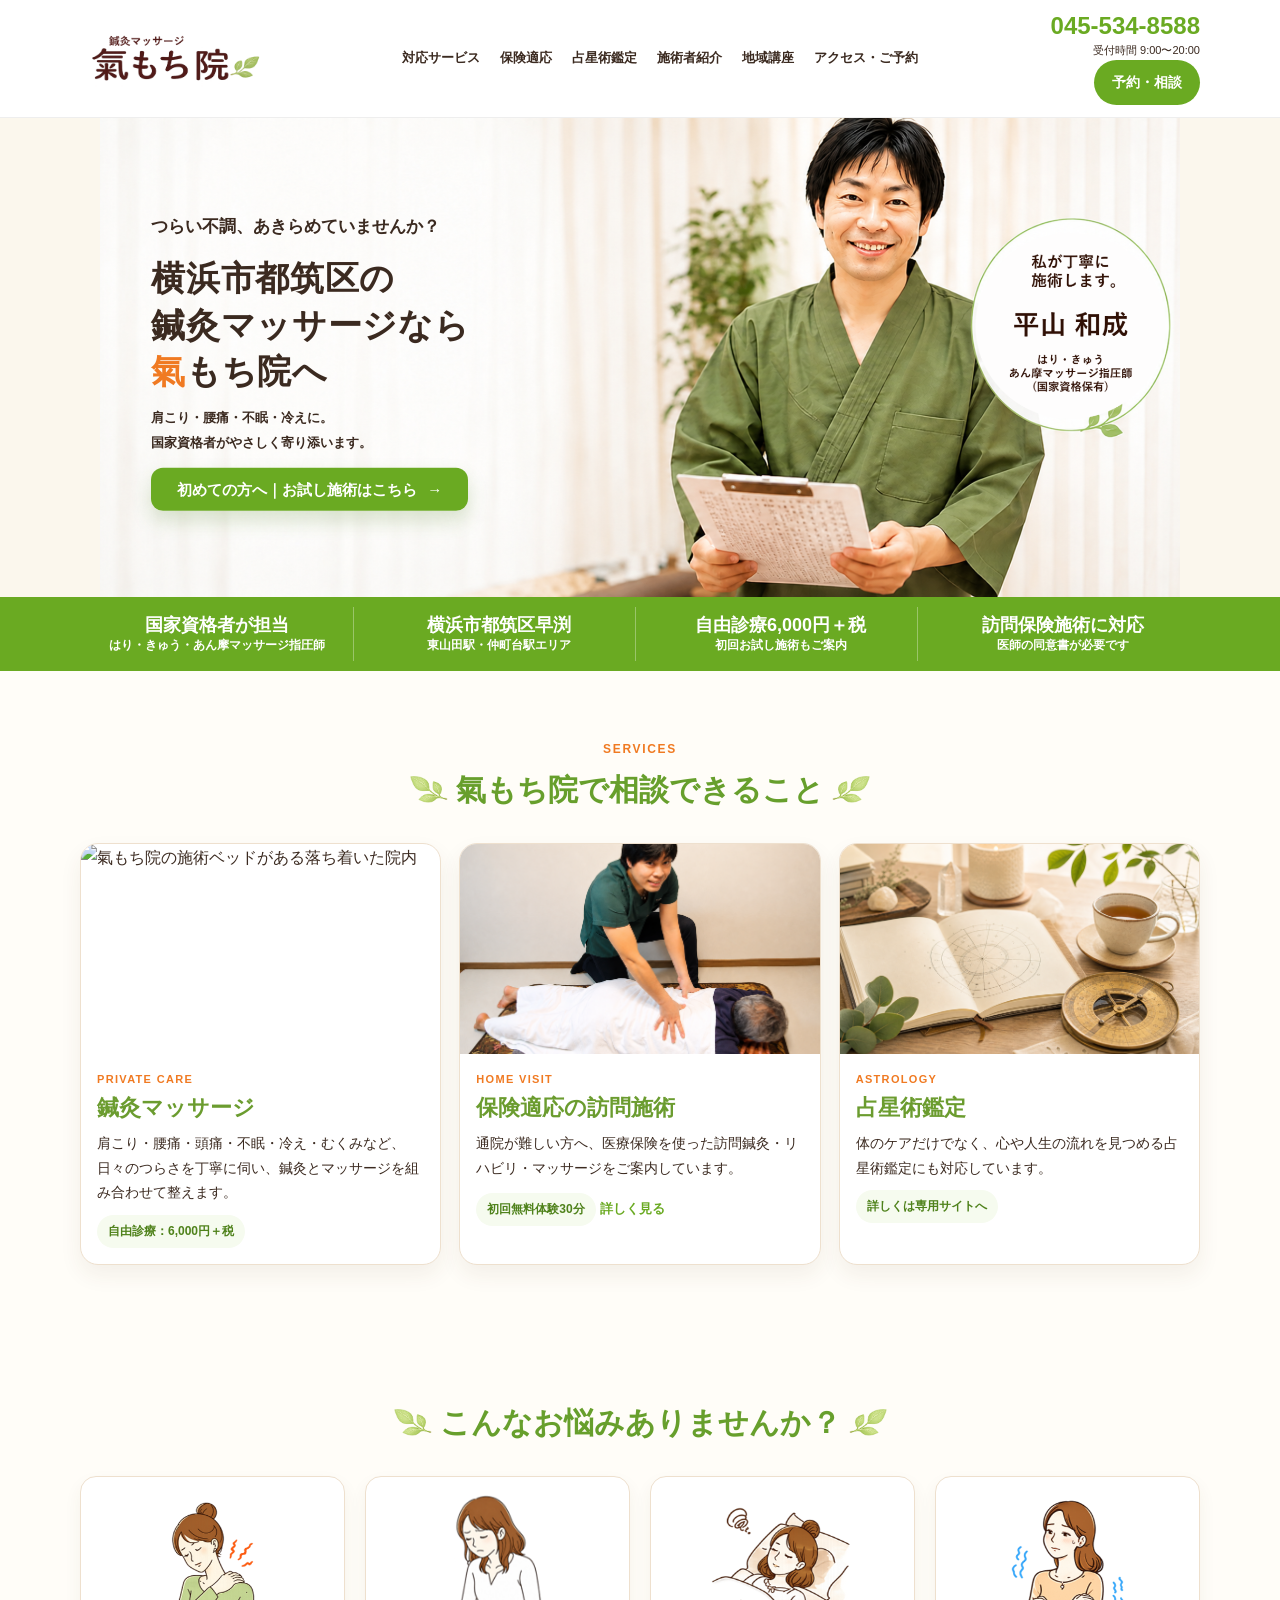
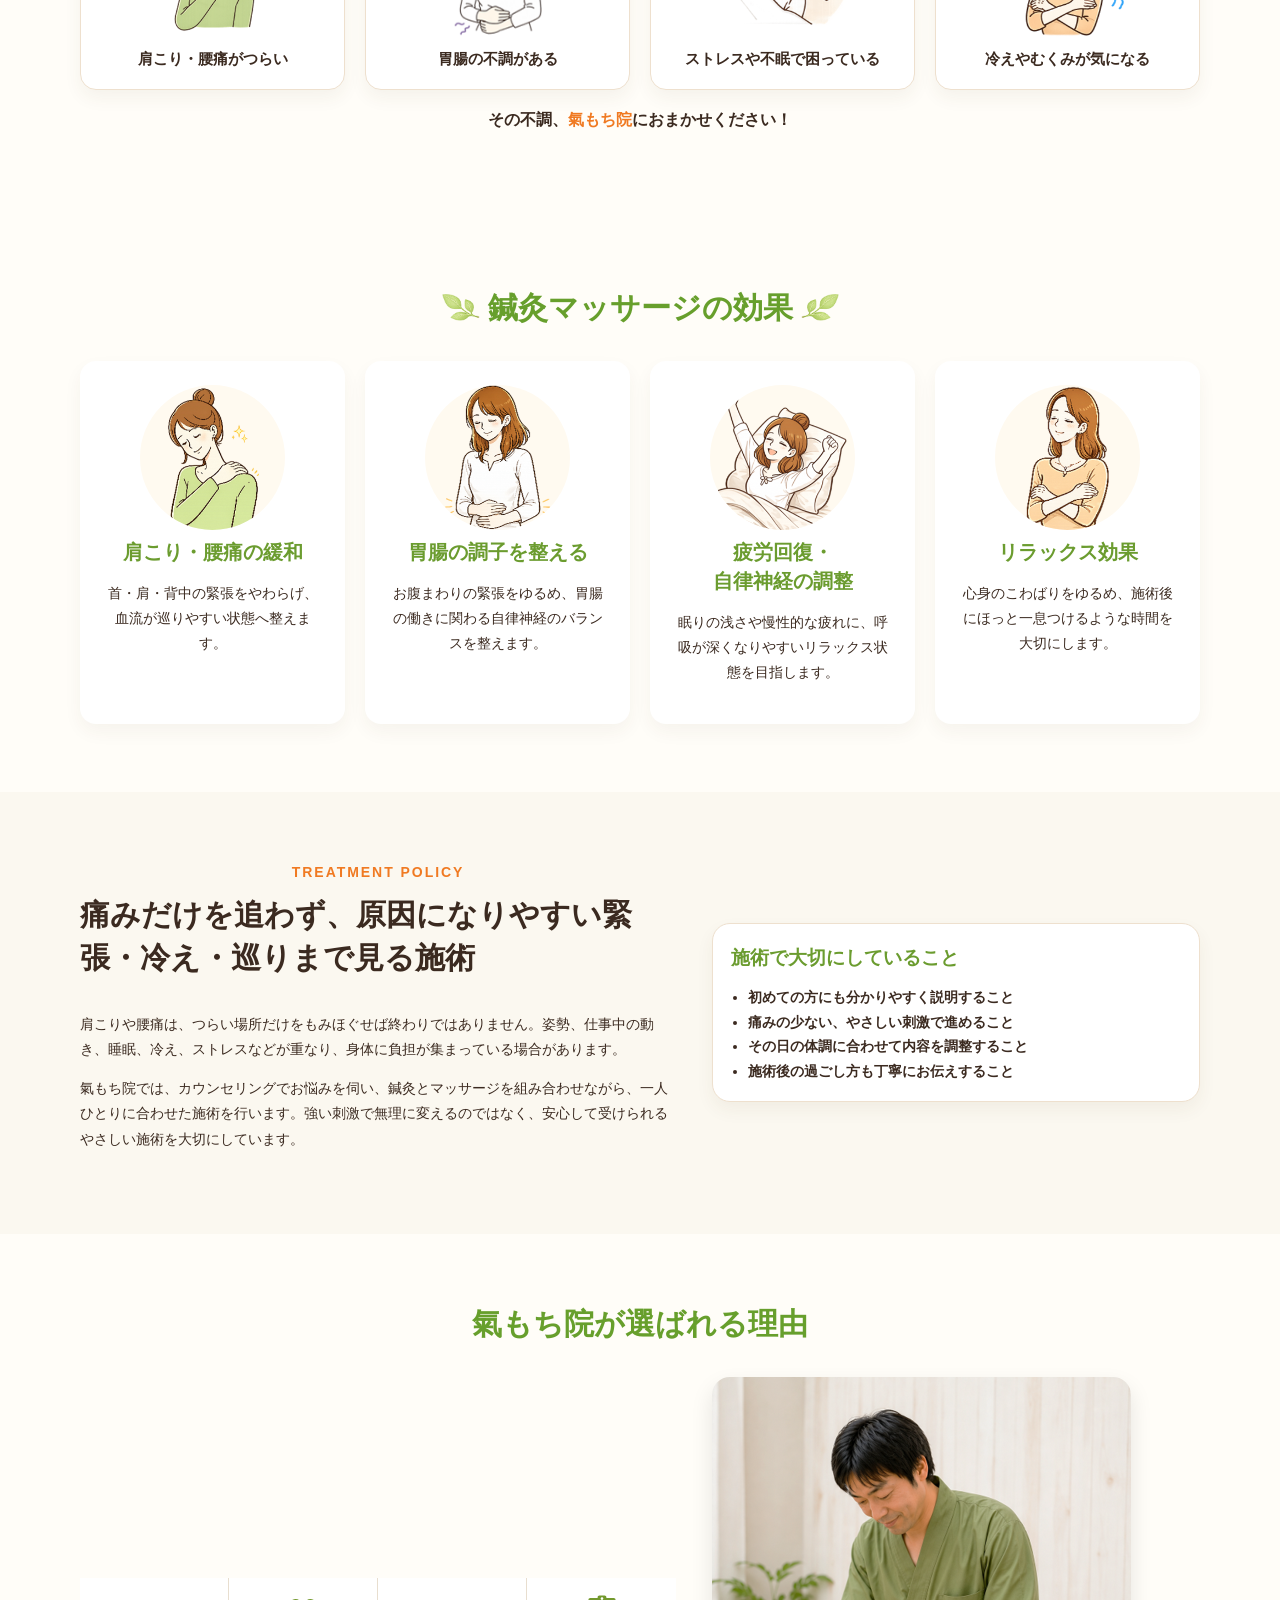
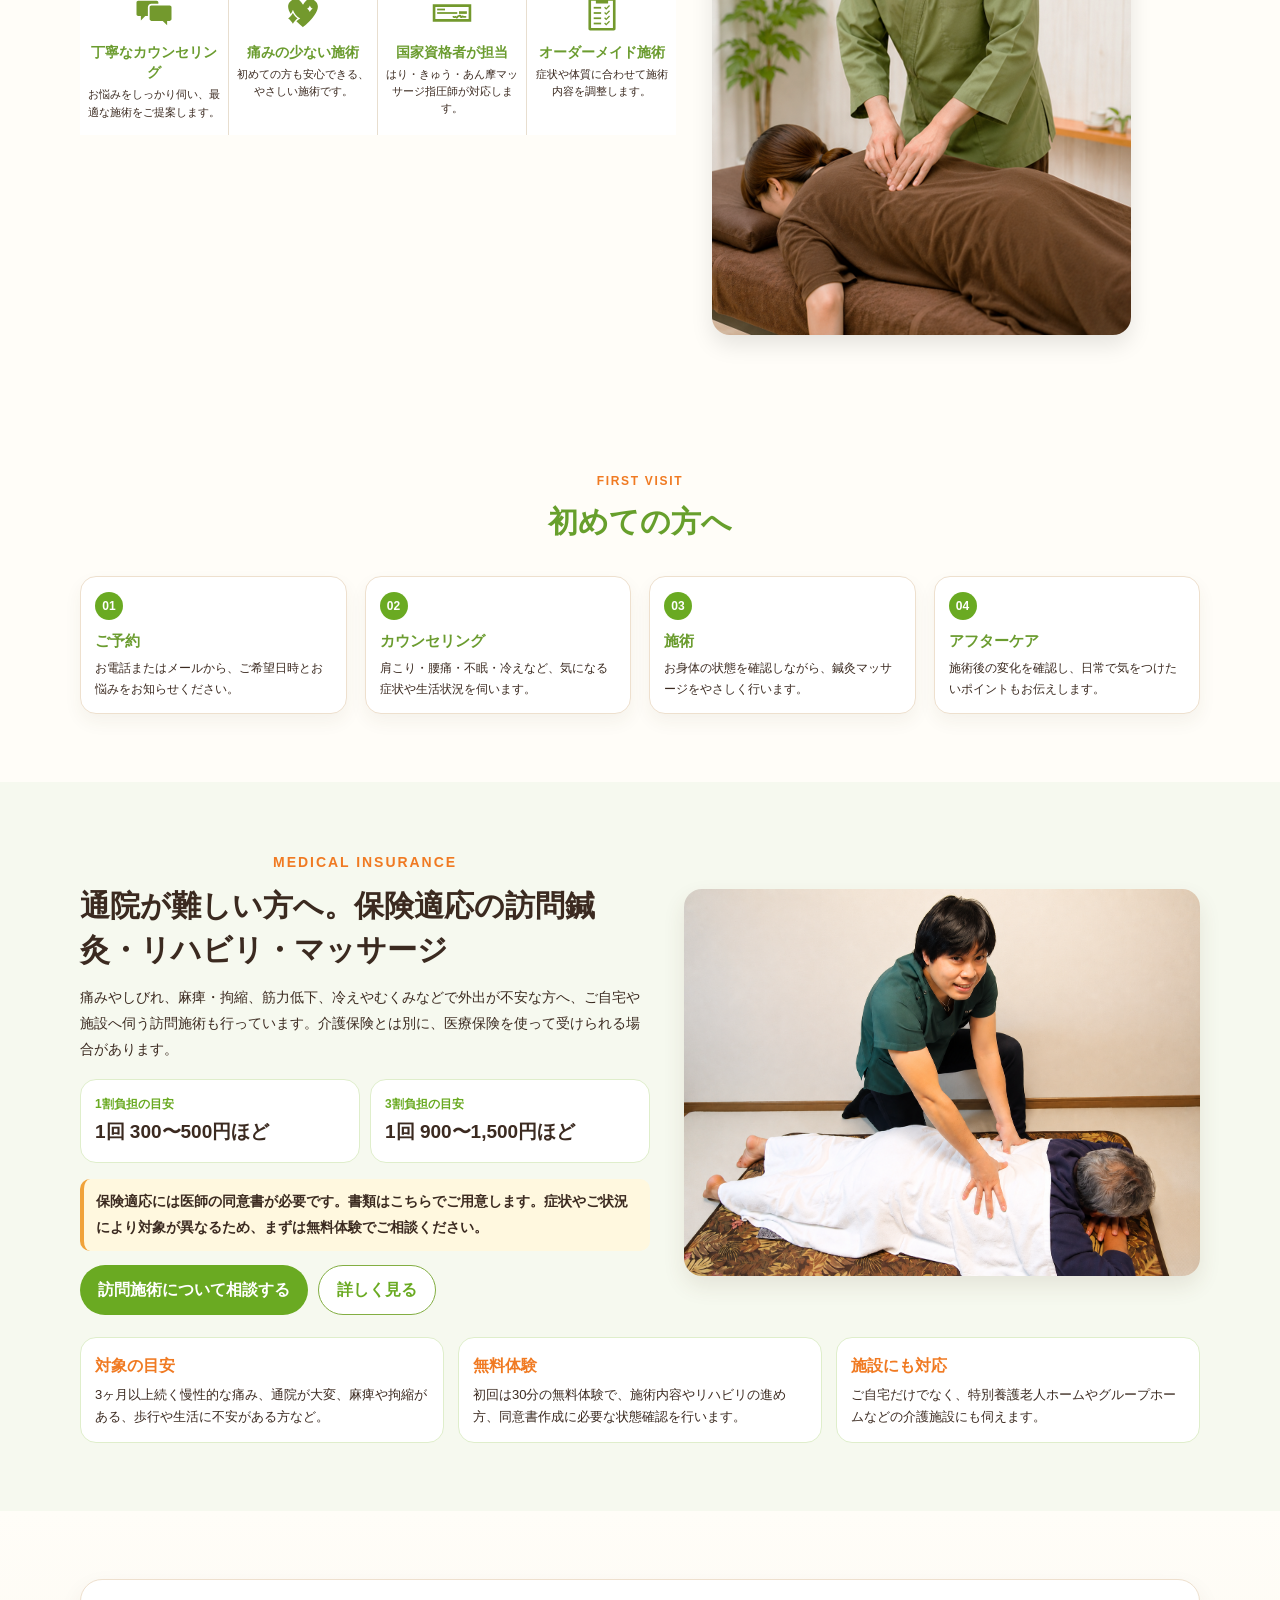
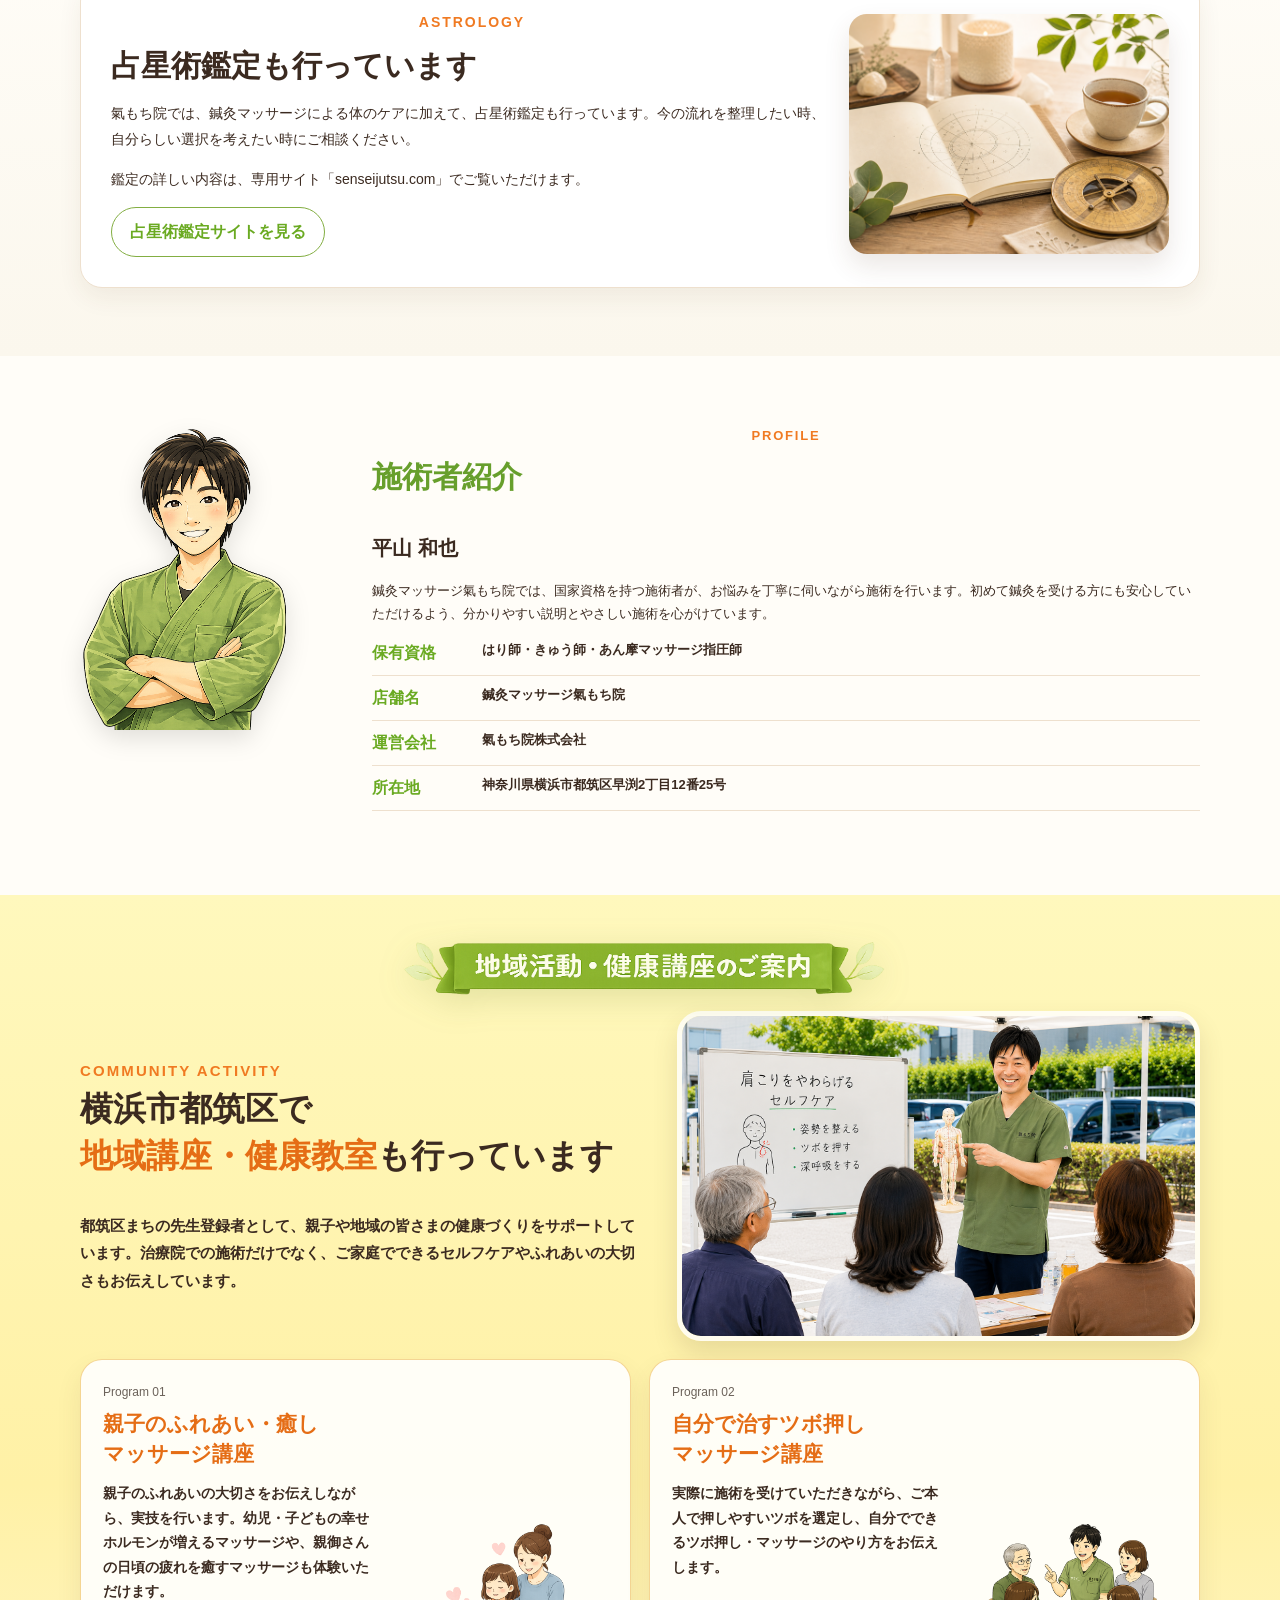
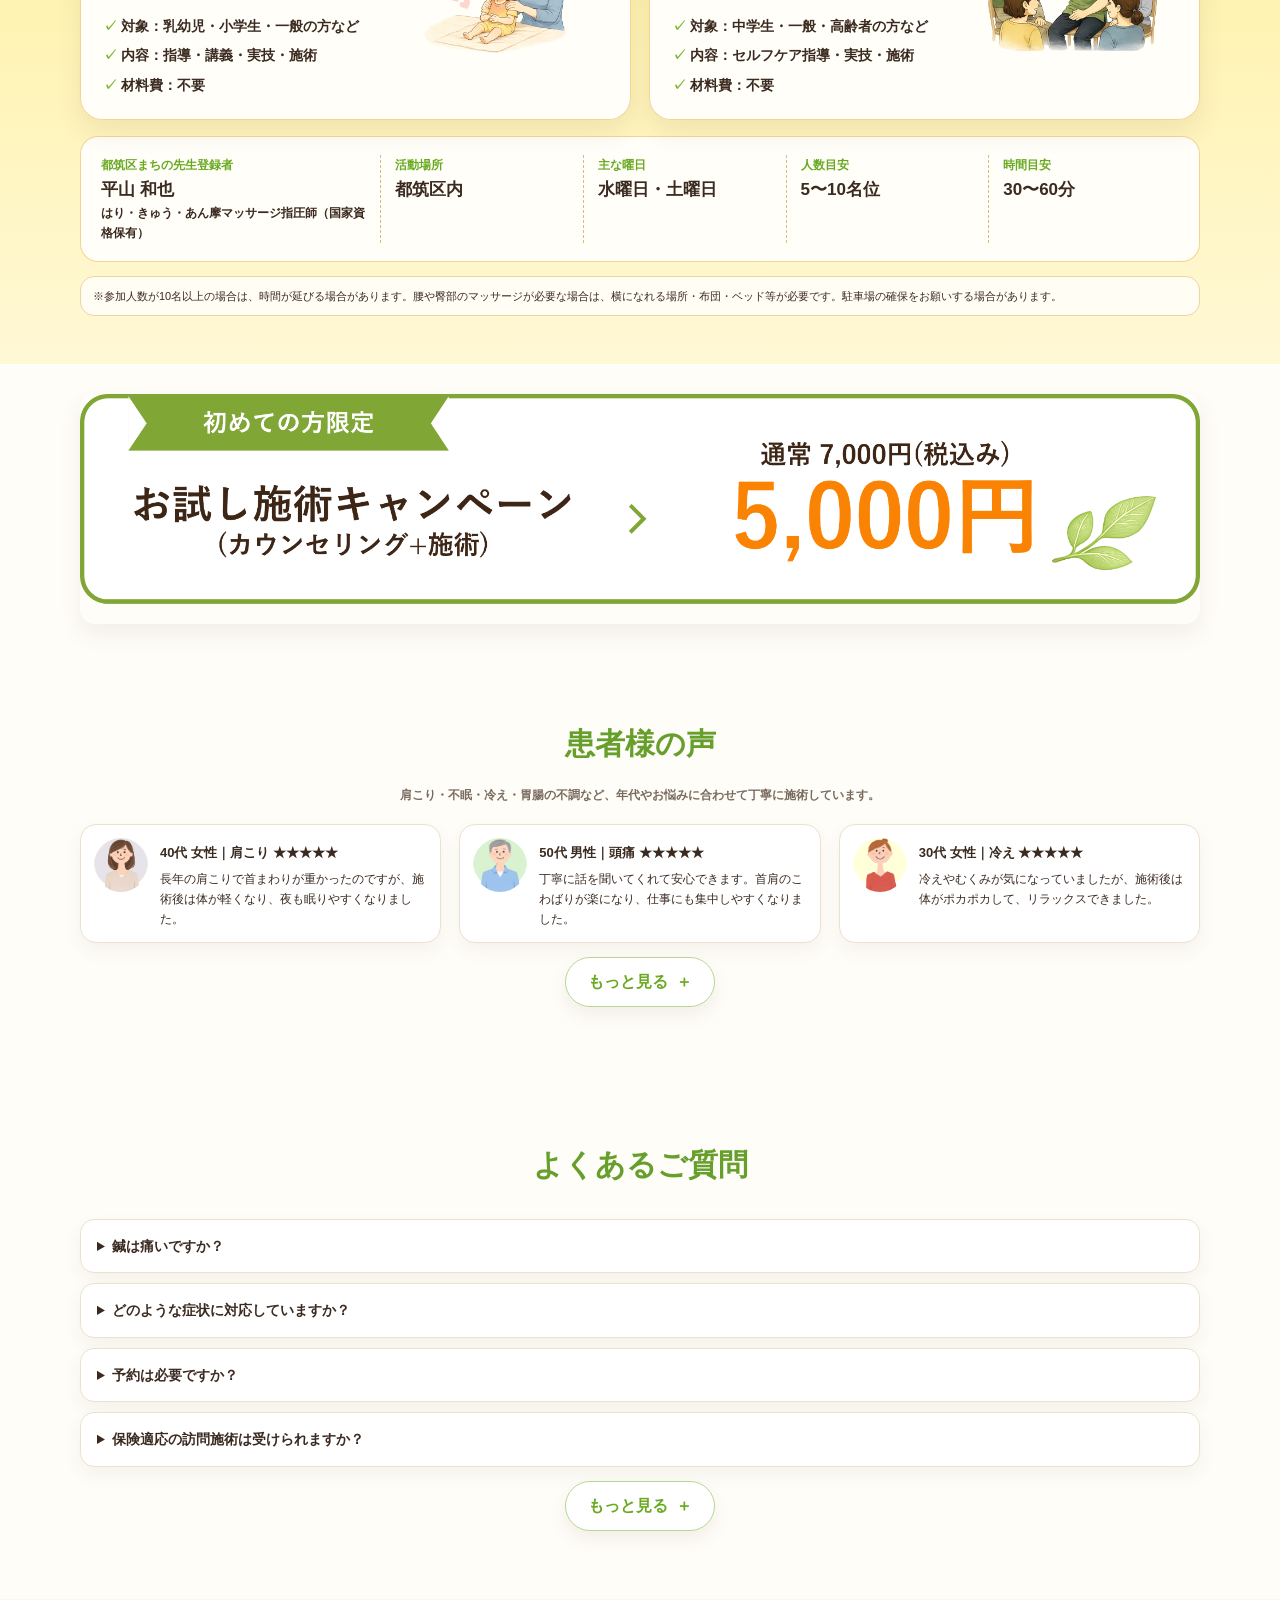
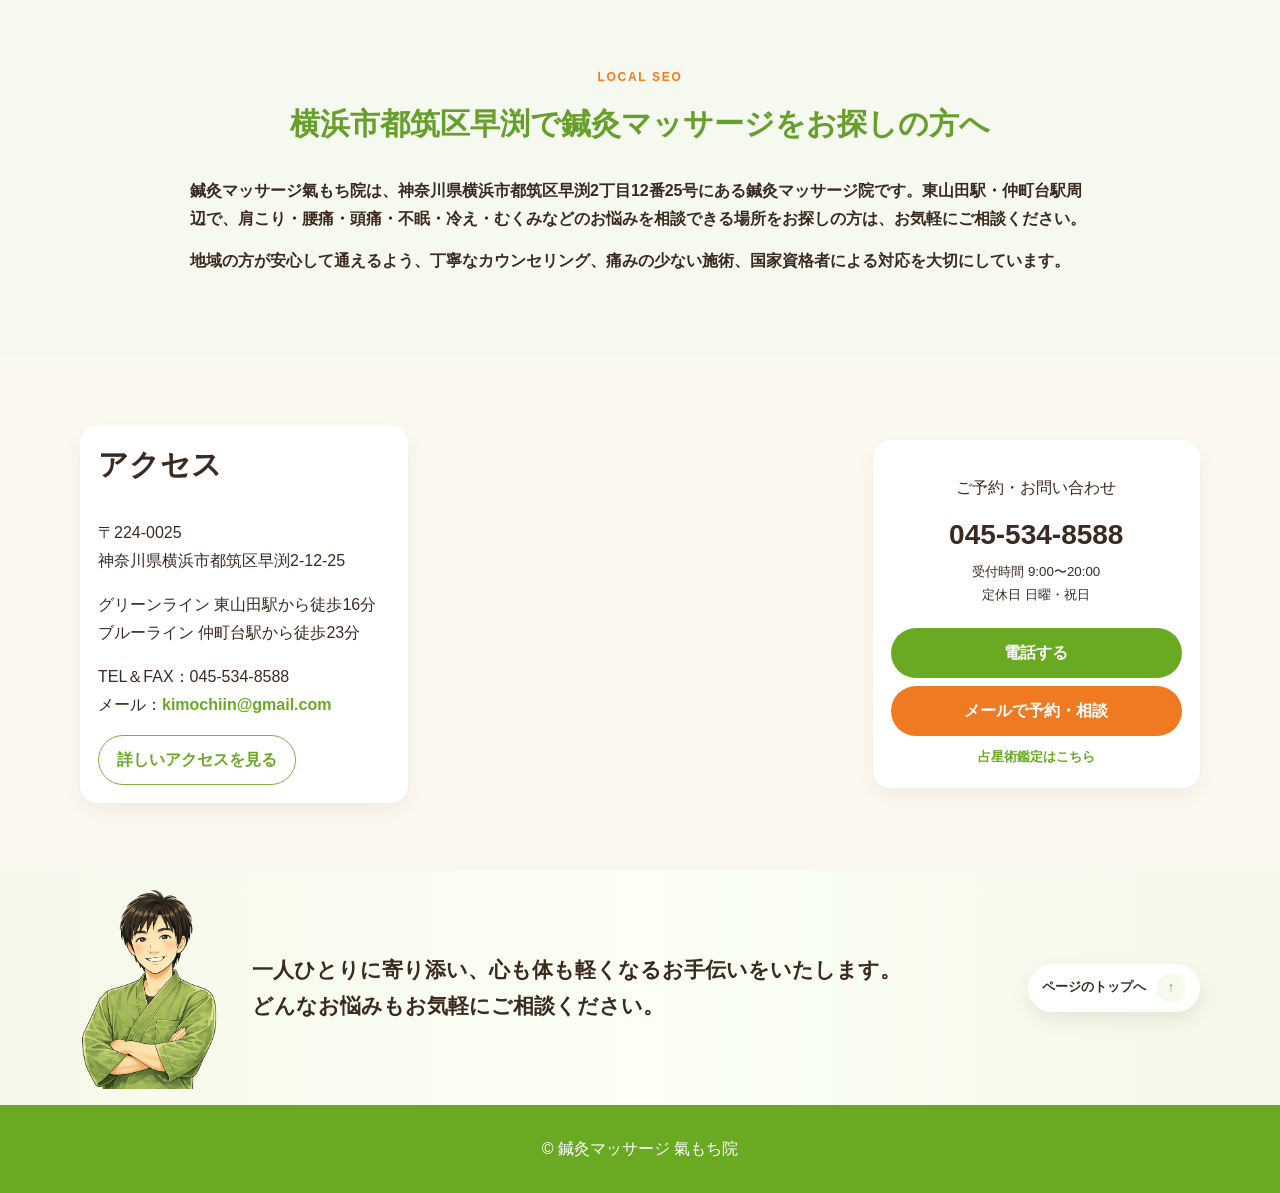
==== commit 220b0616: "Improve mobile image loading" ====
--- a/index.html
+++ b/index.html
@@ -10,6 +10,12 @@
   <meta property="og:description" content="肩こり・腰痛・不眠・冷えなどのお悩みに、国家資格保有者の平山和也がやさしく丁寧に施術します。" />
   <meta property="og:type" content="website" />
   <meta property="og:image" content="images/top_banner.png" />
+  <link rel="icon" href="favicon.ico" sizes="any" />
+  <link rel="icon" type="image/png" sizes="32x32" href="images/favicon-32x32.png" />
+  <link rel="icon" type="image/png" sizes="16x16" href="images/favicon-16x16.png" />
+  <link rel="apple-touch-icon" href="images/apple-touch-icon.png" />
+  <link rel="manifest" href="site.webmanifest" />
+  <meta name="theme-color" content="#6aaa22" />
   <link rel="stylesheet" href="style.css" />
   <script type="application/ld+json">
   {
@@ -71,7 +77,7 @@
 <header class="site-header">
   <div class="container header-inner">
     <a class="logo" href="#top" aria-label="氣もち院トップへ">
-      <img src="images/logo.png" alt="鍼灸マッサージ 氣もち院" />
+      <img src="images/logo.png" alt="鍼灸マッサージ 氣もち院" decoding="async" />
     </a>
     <nav class="nav" aria-label="メインメニュー">
       <a href="#services">対応サービス</a>
@@ -92,7 +98,7 @@
 <main id="top">
 <section class="hero">
   <div class="hero-frame">
-    <img class="hero-bg" src="images/top_banner.png" alt="横浜市都筑区早渕の鍼灸マッサージ氣もち院 平山和也が丁寧に施術します" />
+    <img class="hero-bg" src="images/top_banner.png" alt="横浜市都筑区早渕の鍼灸マッサージ氣もち院 平山和也が丁寧に施術します" decoding="async" fetchpriority="high" />
     <div class="hero-overlay">
       <p class="hero-catch">つらい不調、あきらめていませんか？</p>
       <h1 class="hero-title"><span class="hero-title-line">横浜市都筑区の</span><span class="hero-title-line">鍼灸マッサージなら</span><span class="hero-title-line"><span>氣</span>もち院へ</span></h1>
@@ -116,7 +122,7 @@
     <h2><img src="images/sousyoku_leef_left.png" alt="" />氣もち院で相談できること<img src="images/sousyoku_leef_right.png" alt="" /></h2>
     <div class="service-grid">
       <article class="service-card">
-        <img src="images/photo_treatment_room.png" alt="氣もち院の施術ベッドがある落ち着いた院内" loading="lazy" />
+        <img src="images/photo_treatment_room.png" alt="氣もち院の施術ベッドがある落ち着いた院内" loading="lazy" decoding="async" />
         <div>
           <span>Private Care</span>
           <h3>鍼灸マッサージ</h3>
@@ -125,7 +131,7 @@
         </div>
       </article>
       <article class="service-card">
-        <img src="images/photo_visit_massage.png" alt="訪問先で腹臥位の指圧を行う様子" loading="lazy" />
+        <img src="images/photo_visit_massage.png" alt="訪問先で腹臥位の指圧を行う様子" loading="lazy" decoding="async" />
         <div>
           <span>Home Visit</span>
           <h3>保険適応の訪問施術</h3>
@@ -135,7 +141,7 @@
         </div>
       </article>
       <article class="service-card">
-        <img src="images/photo_astrology.png" alt="占星術鑑定をイメージしたノートと天体図の写真" loading="lazy" />
+        <img src="images/photo_astrology.png" alt="占星術鑑定をイメージしたノートと天体図の写真" loading="lazy" decoding="async" />
         <div>
           <span>Astrology</span>
           <h3>占星術鑑定</h3>
@@ -151,10 +157,10 @@
   <div class="container">
     <h2><img src="images/sousyoku_leef_left.png" alt="" />こんなお悩みありませんか？<img src="images/sousyoku_leef_right.png" alt="" /></h2>
     <div class="worry-grid">
-      <article class="worry-card"><img src="images/Before_katakori.png" alt="肩こり・腰痛でつらい女性"><h3>肩こり・腰痛がつらい</h3></article>
-      <article class="worry-card"><img src="images/Before_onaka.png" alt="胃腸の不調でお腹を押さえる女性"><h3>胃腸の不調がある</h3></article>
-      <article class="worry-card"><img src="images/Before_suimin.png" alt="不眠やストレスで眠れない女性"><h3>ストレスや不眠で困っている</h3></article>
-      <article class="worry-card"><img src="images/Before_hietomukumi.png" alt="冷えやむくみで悩む女性"><h3>冷えやむくみが気になる</h3></article>
+      <article class="worry-card"><img src="images/Before_katakori.png" alt="肩こり・腰痛でつらい女性" loading="lazy" decoding="async"><h3>肩こり・腰痛がつらい</h3></article>
+      <article class="worry-card"><img src="images/Before_onaka.png" alt="胃腸の不調でお腹を押さえる女性" loading="lazy" decoding="async"><h3>胃腸の不調がある</h3></article>
+      <article class="worry-card"><img src="images/Before_suimin.png" alt="不眠やストレスで眠れない女性" loading="lazy" decoding="async"><h3>ストレスや不眠で困っている</h3></article>
+      <article class="worry-card"><img src="images/Before_hietomukumi.png" alt="冷えやむくみで悩む女性" loading="lazy" decoding="async"><h3>冷えやむくみが気になる</h3></article>
     </div>
     <p class="center">その不調、<strong>氣もち院</strong>におまかせください！</p>
   </div>
@@ -163,10 +169,10 @@
   <div class="container">
     <h2><img src="images/sousyoku_leef_left.png" alt="" />鍼灸マッサージの効果<img src="images/sousyoku_leef_right.png" alt="" /></h2>
     <div class="effect-grid">
-      <article><img src="images/After_katakori.png" alt="肩こり・腰痛の緩和"><h3>肩こり・腰痛の緩和</h3><p>首・肩・背中の緊張をやわらげ、血流が巡りやすい状態へ整えます。</p></article>
-      <article><img src="images/After_onaka.png" alt="胃腸の調子を整える"><h3>胃腸の調子を整える</h3><p>お腹まわりの緊張をゆるめ、胃腸の働きに関わる自律神経のバランスを整えます。</p></article>
-      <article><img src="images/After_suimin.png" alt="疲労回復・自律神経の調整"><h3>疲労回復・<br>自律神経の調整</h3><p>眠りの浅さや慢性的な疲れに、呼吸が深くなりやすいリラックス状態を目指します。</p></article>
-      <article><img src="images/After_relax.png" alt="リラックス効果"><h3>リラックス効果</h3><p>心身のこわばりをゆるめ、施術後にほっと一息つけるような時間を大切にします。</p></article>
+      <article><img src="images/After_katakori.png" alt="肩こり・腰痛の緩和" loading="lazy" decoding="async"><h3>肩こり・腰痛の緩和</h3><p>首・肩・背中の緊張をやわらげ、血流が巡りやすい状態へ整えます。</p></article>
+      <article><img src="images/After_onaka.png" alt="胃腸の調子を整える" loading="lazy" decoding="async"><h3>胃腸の調子を整える</h3><p>お腹まわりの緊張をゆるめ、胃腸の働きに関わる自律神経のバランスを整えます。</p></article>
+      <article><img src="images/After_suimin.png" alt="疲労回復・自律神経の調整" loading="lazy" decoding="async"><h3>疲労回復・<br>自律神経の調整</h3><p>眠りの浅さや慢性的な疲れに、呼吸が深くなりやすいリラックス状態を目指します。</p></article>
+      <article><img src="images/After_relax.png" alt="リラックス効果" loading="lazy" decoding="async"><h3>リラックス効果</h3><p>心身のこわばりをゆるめ、施術後にほっと一息つけるような時間を大切にします。</p></article>
     </div>
   </div>
 </section>
@@ -200,7 +206,7 @@
         <article><img src="images/erabareruriyu_kokkasikaku.svg" alt="国家資格を持つ施術者"><h3>国家資格者が担当</h3><p>はり・きゅう・あん摩マッサージ指圧師が対応します。</p></article>
         <article><img src="images/erabareruriyu_odermade.svg" alt="一人ひとりに合わせたオーダーメイド施術"><h3>オーダーメイド施術</h3><p>症状や体質に合わせて施術内容を調整します。</p></article>
       </div>
-      <img class="treatment-photo" src="images/sezyutsu.png" alt="氣もち院の施術イメージ" />
+      <img class="treatment-photo" src="images/sezyutsu.png" alt="氣もち院の施術イメージ" loading="lazy" decoding="async" />
     </div>
   </div>
 </section>
@@ -234,7 +240,7 @@
       </div>
     </div>
     <div class="insurance-photo-stack">
-      <img src="images/photo_visit_massage.png" alt="訪問先で鍼灸マッサージを行う様子" loading="lazy" />
+      <img src="images/photo_visit_massage.png" alt="訪問先で鍼灸マッサージを行う様子" loading="lazy" decoding="async" />
     </div>
   </div>
   <div class="container insurance-points">
@@ -253,13 +259,13 @@
       <p>鑑定の詳しい内容は、専用サイト「senseijutsu.com」でご覧いただけます。</p>
       <a class="btn outline" href="https://www.senseijutsu.com" target="_blank" rel="noopener">占星術鑑定サイトを見る</a>
     </div>
-    <img class="astrology-image" src="images/photo_astrology.png" alt="占星術鑑定をイメージしたノートと天体図の写真" loading="lazy" />
+    <img class="astrology-image" src="images/photo_astrology.png" alt="占星術鑑定をイメージしたノートと天体図の写真" loading="lazy" decoding="async" />
   </div>
 </section>
 
 <section id="profile" class="section profile-section">
   <div class="container profile-layout">
-    <img src="images/last_hirayama_illustration.png" alt="鍼灸マッサージ氣もち院 平山和也" />
+    <img src="images/last_hirayama_illustration.png" alt="鍼灸マッサージ氣もち院 平山和也" loading="lazy" decoding="async" />
     <div>
       <p class="section-kicker">Profile</p>
       <h2>施術者紹介</h2>
@@ -279,7 +285,7 @@
 <section id="community" class="section community-section event-section">
   <div class="container event-wrap">
     <div class="event-title-img-wrap">
-      <img class="event-title-img" src="images/event_goannai.png" alt="地域活動・健康講座のご案内" />
+      <img class="event-title-img" src="images/event_goannai.png" alt="地域活動・健康講座のご案内" loading="lazy" decoding="async" />
     </div>
 
     <div class="event-hero">
@@ -289,7 +295,7 @@
         <p>都筑区まちの先生登録者として、親子や地域の皆さまの健康づくりをサポートしています。治療院での施術だけでなく、ご家庭でできるセルフケアやふれあいの大切さもお伝えしています。</p>
       </div>
       <div class="event-photo-card">
-        <img src="images/event_photo.png" alt="横浜市都筑区の屋外会場でセルフケア講座を行う平山和也" />
+        <img src="images/event_photo.png" alt="横浜市都筑区の屋外会場でセルフケア講座を行う平山和也" loading="lazy" decoding="async" />
       </div>
     </div>
 
@@ -305,7 +311,7 @@
             <li>材料費：不要</li>
           </ul>
         </div>
-        <img class="event-program-illust" src="images/event_oyako.png" alt="親子ふれあいマッサージ講座のイラスト" />
+        <img class="event-program-illust" src="images/event_oyako.png" alt="親子ふれあいマッサージ講座のイラスト" loading="lazy" decoding="async" />
       </article>
 
       <article class="event-program-card selfcare-card">
@@ -319,7 +325,7 @@
             <li>材料費：不要</li>
           </ul>
         </div>
-        <img class="event-program-illust" src="images/event_kyousitu.png" alt="セルフケア講座で地域の方に説明する平山和也" />
+        <img class="event-program-illust" src="images/event_kyousitu.png" alt="セルフケア講座で地域の方に説明する平山和也" loading="lazy" decoding="async" />
       </article>
     </div>
 
@@ -341,7 +347,7 @@
 
 <section id="campaign" class="campaign">
   <div class="container">
-    <a href="#reserve"><img src="images/hazimetenokatagentei.png" alt="初めての方限定 お試し施術キャンペーン 5,000円" /></a>
+    <a href="#reserve"><img src="images/hazimetenokatagentei.png" alt="初めての方限定 お試し施術キャンペーン 5,000円" loading="lazy" decoding="async" /></a>
   </div>
 </section>
 
@@ -351,17 +357,17 @@
     <p class="voice-lead">肩こり・不眠・冷え・胃腸の不調など、年代やお悩みに合わせて丁寧に施術しています。</p>
 
     <div class="voice-grid">
-      <article class="voice"><img src="images/voice_40ageW.png" alt="40代女性の患者様アイコン"><div><strong>40代 女性｜肩こり ★★★★★</strong><p>長年の肩こりで首まわりが重かったのですが、施術後は体が軽くなり、夜も眠りやすくなりました。</p></div></article>
-      <article class="voice"><img src="images/voice_50ageM.png" alt="50代男性の患者様アイコン"><div><strong>50代 男性｜頭痛 ★★★★★</strong><p>丁寧に話を聞いてくれて安心できます。首肩のこわばりが楽になり、仕事にも集中しやすくなりました。</p></div></article>
-      <article class="voice"><img src="images/voice_30ageW.png" alt="30代女性の患者様アイコン"><div><strong>30代 女性｜冷え ★★★★★</strong><p>冷えやむくみが気になっていましたが、施術後は体がポカポカして、リラックスできました。</p></div></article>
+      <article class="voice"><img src="images/voice_40ageW.png" alt="40代女性の患者様アイコン" loading="lazy" decoding="async"><div><strong>40代 女性｜肩こり ★★★★★</strong><p>長年の肩こりで首まわりが重かったのですが、施術後は体が軽くなり、夜も眠りやすくなりました。</p></div></article>
+      <article class="voice"><img src="images/voice_50ageM.png" alt="50代男性の患者様アイコン" loading="lazy" decoding="async"><div><strong>50代 男性｜頭痛 ★★★★★</strong><p>丁寧に話を聞いてくれて安心できます。首肩のこわばりが楽になり、仕事にも集中しやすくなりました。</p></div></article>
+      <article class="voice"><img src="images/voice_30ageW.png" alt="30代女性の患者様アイコン" loading="lazy" decoding="async"><div><strong>30代 女性｜冷え ★★★★★</strong><p>冷えやむくみが気になっていましたが、施術後は体がポカポカして、リラックスできました。</p></div></article>
     </div>
 
     <details class="voice-more">
       <summary>もっと見る</summary>
       <div class="voice-grid more-voice-grid">
-        <article class="voice"><img src="images/voice_10ageM.png" alt="10代男性の患者様アイコン"><div><strong>10代 男性｜部活の肘 ★★★★★</strong><p>野球部で肘の違和感があり相談しました。体の使い方も教えてもらえて、練習前後のケアを意識できるようになりました。</p></div></article>
-        <article class="voice"><img src="images/voice_50ageW.png" alt="50代女性の患者様アイコン"><div><strong>50代 女性｜腰痛 ★★★★★</strong><p>腰まわりの重さが気になっていました。やさしく確認しながら進めてくれるので、初めてでも安心して受けられました。</p></div></article>
-        <article class="voice"><img src="images/voice_60ageM.png" alt="60代男性の患者様アイコン"><div><strong>60代 男性｜疲労感 ★★★★★</strong><p>年齢とともに疲れが抜けにくくなり相談しました。施術後は肩まわりが楽になり、体がすっと軽く感じました。</p></div></article>
+        <article class="voice"><img src="images/voice_10ageM.png" alt="10代男性の患者様アイコン" loading="lazy" decoding="async"><div><strong>10代 男性｜部活の肘 ★★★★★</strong><p>野球部で肘の違和感があり相談しました。体の使い方も教えてもらえて、練習前後のケアを意識できるようになりました。</p></div></article>
+        <article class="voice"><img src="images/voice_50ageW.png" alt="50代女性の患者様アイコン" loading="lazy" decoding="async"><div><strong>50代 女性｜腰痛 ★★★★★</strong><p>腰まわりの重さが気になっていました。やさしく確認しながら進めてくれるので、初めてでも安心して受けられました。</p></div></article>
+        <article class="voice"><img src="images/voice_60ageM.png" alt="60代男性の患者様アイコン" loading="lazy" decoding="async"><div><strong>60代 男性｜疲労感 ★★★★★</strong><p>年齢とともに疲れが抜けにくくなり相談しました。施術後は肩まわりが楽になり、体がすっと軽く感じました。</p></div></article>
       </div>
     </details>
   </div>
@@ -456,7 +462,7 @@
 
 <section class="closing-banner" aria-label="氣もち院からのメッセージ">
   <div class="container closing-inner">
-    <img class="closing-person" src="images/last_hirayama_illustration.png" alt="氣もち院 平山和也のイラスト" />
+    <img class="closing-person" src="images/last_hirayama_illustration.png" alt="氣もち院 平山和也のイラスト" loading="lazy" decoding="async" />
     <div class="closing-message">
       <p>一人ひとりに寄り添い、心も体も軽くなるお手伝いをいたします。<br>どんなお悩みもお気軽にご相談ください。</p>
     </div>
--- a/style.css
+++ b/style.css
@@ -4,7 +4,258 @@
 .services-section{background:#fffdf8}.service-grid{display:grid;gap:14px}.service-card{background:#fff;border:1px solid #eee0ce;border-radius:18px;overflow:hidden;box-shadow:0 10px 22px rgba(88,61,35,.07)}.service-card img{width:100%;height:170px;object-fit:cover}.service-card div{padding:16px}.service-card span{display:block;color:#f07a22;font-size:11px;font-weight:900;letter-spacing:.12em;text-transform:uppercase}.service-card h3{color:#6b9c2f;font-size:19px;margin:4px 0 8px;line-height:1.35}.service-card p{font-size:13px;line-height:1.75;margin:0 0 10px}.service-card strong{display:inline-flex;background:#f6fbef;color:#4f821b;border-radius:999px;padding:6px 11px;font-size:12px}.insurance-section{background:#f6f9ef}.insurance-layout{display:grid;gap:18px}.insurance-copy h2{display:block;text-align:left;color:#3b2a20;margin-bottom:12px}.insurance-copy p{font-size:14px;line-height:1.85}.insurance-price{display:grid;gap:10px;margin:16px 0}.insurance-price div{background:#fff;border:1px solid #dfeecb;border-radius:16px;padding:14px}.insurance-price span{display:block;color:#6aaa22;font-size:12px;font-weight:900}.insurance-price strong{display:block;font-size:19px;color:#3b2a20}.note{background:#fff8df;border-left:4px solid #f0a23a;border-radius:10px;padding:10px 12px;font-weight:800}.insurance-photo-stack{display:block}.insurance-photo-stack img{width:100%;border-radius:18px;box-shadow:0 10px 22px rgba(88,61,35,.11);object-fit:cover;aspect-ratio:4/3}.insurance-points{display:grid;gap:10px;margin-top:16px}.insurance-points article{background:#fff;border:1px solid #dfeecb;border-radius:16px;padding:14px}.insurance-points span{display:block;color:#f07a22;font-weight:900;margin-bottom:4px}.insurance-points p{font-size:13px;line-height:1.7;margin:0}.astrology-section{background:linear-gradient(180deg,#fffdf8 0%,#fbf7ed 100%)}.astrology-box{display:grid;gap:16px;background:#fff;border:1px solid #eee0ce;border-radius:22px;padding:20px;box-shadow:0 10px 24px rgba(88,61,35,.07)}.astrology-box h2{display:block;text-align:left;color:#3b2a20;margin-bottom:10px}.astrology-box p{font-size:14px;line-height:1.85}.astrology-image{width:100%;border-radius:18px;box-shadow:0 12px 26px rgba(88,61,35,.12);object-fit:cover;aspect-ratio:4/3}.mail,.fixed-mail{background:#f07a22;color:#fff}.reserve-box .mail{width:100%;margin-top:8px;padding:11px 18px}.reserve-link{display:inline-block;margin-top:10px;color:#6aaa22;font-size:13px;font-weight:900}.access-info a:not(.btn){color:#6aaa22;font-weight:900}.fixed-mail:before{content:"✉ "}
 @media (min-width:700px){.service-grid{grid-template-columns:repeat(3,1fr);gap:18px}.service-card img{height:210px}.service-card h3{font-size:22px}.service-card p{font-size:14px}.insurance-layout{grid-template-columns:1.05fr .95fr;align-items:center;gap:34px}.insurance-price{grid-template-columns:repeat(2,1fr)}.insurance-points{grid-template-columns:repeat(3,1fr);gap:14px;margin-top:22px}.astrology-box{grid-template-columns:1fr 320px;align-items:center;padding:30px}.astrology-image{min-height:240px}.reserve-box .mail{width:100%}.fixed-mail{background:#f07a22}}
 @media (max-width:699px){body{overflow-x:hidden}.site-header{width:100vw;max-width:100vw;overflow:hidden}.site-header .header-inner{position:relative;width:100vw;max-width:100vw;min-height:56px;padding-left:18px;padding-right:18px}.site-header .logo img{width:112px}.header-contact{display:none}}
-.text-link{display:inline-flex;margin-top:8px;color:#6aaa22;font-size:13px;font-weight:900}.button-row{display:flex;flex-wrap:wrap;gap:10px;align-items:center}.detail-page{background:#fffdf8}.detail-header .logo{display:block}.detail-hero{background:linear-gradient(180deg,#fbf8f0 0%,#fffdf8 100%);padding:34px 0}.detail-hero-grid{display:grid;gap:18px;align-items:center}.detail-hero h1{font-size:31px;line-height:1.35;margin:0 0 12px;color:#3b2a20}.detail-hero p{font-size:14px;line-height:1.85;font-weight:800}.detail-hero img{border-radius:22px;box-shadow:0 14px 28px rgba(88,61,35,.12);width:100%;aspect-ratio:4/3;object-fit:cover}.detail-section h2,.target-section h2{display:block;color:#3b2a20;text-align:left}.detail-card-grid,.detail-flow{display:grid;gap:12px}.detail-card-grid article,.detail-flow article{background:#fff;border:1px solid #eee0ce;border-radius:16px;padding:16px;box-shadow:0 8px 18px rgba(88,61,35,.06)}.detail-card-grid span,.detail-flow span{display:inline-flex;width:30px;height:30px;border-radius:50%;align-items:center;justify-content:center;background:#6aaa22;color:#fff;font-weight:900;font-size:12px}.detail-card-grid h3,.detail-flow h3{color:#6b9c2f;margin:8px 0 4px;font-size:17px}.detail-card-grid p,.detail-flow p{font-size:13px;line-height:1.7;margin:0}.detail-note{background:#fff8df;border-left:4px solid #f0a23a;border-radius:10px;padding:12px 14px;font-size:13px;font-weight:800;line-height:1.8;margin:16px 0 0}.target-section{background:#f6f9ef}.target-layout{display:grid;gap:18px}.target-layout p{font-size:14px;line-height:1.9}.target-cards{display:grid;gap:12px}.target-cards article{background:#fff;border:1px solid #dfeecb;border-radius:18px;padding:18px}.target-cards h3{color:#6b9c2f;margin:0 0 10px}.target-cards ul{margin:0;padding-left:1.2em;font-weight:800;font-size:14px}.soft-detail{background:#fbf8f0}.price-layout{display:grid;gap:16px}.price-layout p{font-size:14px;line-height:1.85}.price-boxes{display:grid;gap:10px}.price-boxes div{background:#fff;border:1px solid #eee0ce;border-radius:16px;padding:14px}.price-boxes span{display:block;color:#f07a22;font-size:12px;font-weight:900}.price-boxes strong{display:block;color:#3b2a20;font-size:18px;line-height:1.45}.visit-grid{display:grid;gap:18px;align-items:center}.visit-grid img{border-radius:22px;box-shadow:0 14px 28px rgba(88,61,35,.12);width:100%;max-height:360px;object-fit:cover;object-position:top}.visit-grid p{font-size:14px;line-height:1.85}.detail-cta{background:#fff;border:1px solid #eee0ce;border-radius:22px;padding:20px;margin-top:24px;text-align:center;box-shadow:0 10px 24px rgba(88,61,35,.07)}.detail-cta h2{text-align:center;color:#6b9c2f;margin-bottom:8px}.detail-cta .button-row{justify-content:center}.source-section{background:#f6f9ef}.source-section h2{display:block;text-align:left;color:#3b2a20}.source-section p,.source-section li{font-size:13px;line-height:1.8}.source-section a{color:#6aaa22;font-weight:900;text-decoration:underline}.detail-page .fixed-mail{background:#f07a22}
+.text-link{display:inline-flex;margin-top:8px;color:#6aaa22;font-size:13px;font-weight:900}.button-row{display:flex;flex-wrap:wrap;gap:10px;align-items:center}.detail-page{background:#fffdf8}.detail-header .logo{display:block}.detail-hero{background:linear-gradient(180deg,#fbf8f0 0%,#fffdf8 100%);padding:34px 0}.detail-hero-grid{display:grid;gap:18px;align-items:center}.detail-hero h1{font-size:31px;line-height:1.35;margin:0 0 12px;color:#3b2a20}.detail-hero p{font-size:14px;line-height:1.85;font-weight:800}.detail-hero img{border-radius:22px;box-shadow:0 14px 28px rgba(88,61,35,.12);width:100%;aspect-ratio:4/3;object-fit:cover}.detail-section h2,.target-section h2{display:block;color:#3b2a20;text-align:left}.detail-card-grid,.detail-flow{display:grid;gap:12px}.detail-card-grid article,.detail-flow article{background:#fff;border:1px solid #eee0ce;border-radius:16px;padding:16px;box-shadow:0 8px 18px rgba(88,61,35,.06)}.detail-card-grid span,.detail-flow span{display:inline-flex;width:30px;height:30px;border-radius:50%;align-items:center;justify-content:center;background:#6aaa22;color:#fff;font-weight:900;font-size:12px}.detail-card-grid h3,.detail-flow h3{color:#6b9c2f;margin:8px 0 4px;font-size:17px}.detail-card-grid p,.detail-flow p{font-size:13px;line-height:1.7;margin:0}.detail-note{background:#fff8df;border-left:4px solid #f0a23a;border-radius:10px;padding:12px 14px;font-size:13px;font-weight:800;line-height:1.8;margin:16px 0 0}.target-section{background:#f6f9ef}.target-layout{display:grid;gap:18px}.target-layout p{font-size:14px;line-height:1.9}.target-cards{display:grid;gap:12px}.target-cards article{background:#fff;border:1px solid #dfeecb;border-radius:18px;padding:18px}.target-cards h3{color:#6b9c2f;margin:0 0 10px}.target-cards ul{margin:0;padding-left:1.2em;font-weight:800;font-size:14px}.soft-detail{background:#fbf8f0}.price-layout{display:grid;gap:16px}.price-layout p{font-size:14px;line-height:1.85}.price-boxes{display:grid;gap:10px}.price-boxes div{background:#fff;border:1px solid #eee0ce;border-radius:16px;padding:14px}.price-boxes span{display:block;color:#f07a22;font-size:12px;font-weight:900}.price-boxes strong{display:block;color:#3b2a20;font-size:18px;line-height:1.45}.visit-grid{display:grid;gap:18px;align-items:center}.visit-grid img{border-radius:22px;box-shadow:0 14px 28px rgba(88,61,35,.12);width:100%;height:auto;max-height:none;object-fit:contain;background:#f7f1e9}.visit-grid p{font-size:14px;line-height:1.85}.detail-cta{background:#fff;border:1px solid #eee0ce;border-radius:22px;padding:20px;margin-top:24px;text-align:center;box-shadow:0 10px 24px rgba(88,61,35,.07)}.detail-cta h2{text-align:center;color:#6b9c2f;margin-bottom:8px}.detail-cta .button-row{justify-content:center}.source-section{background:#f6f9ef}.source-section h2{display:block;text-align:left;color:#3b2a20}.source-section p,.source-section li{font-size:13px;line-height:1.8}.source-section a{color:#6aaa22;font-weight:900;text-decoration:underline}.detail-page .fixed-mail{background:#f07a22}
 @media (min-width:700px){.detail-hero{padding:58px 0}.detail-hero-grid{grid-template-columns:1fr .9fr;gap:40px}.detail-hero h1{font-size:44px}.detail-hero p{font-size:16px}.detail-card-grid{grid-template-columns:repeat(4,1fr);gap:16px}.target-layout{grid-template-columns:1fr 1.15fr;gap:34px;align-items:center}.target-cards{grid-template-columns:repeat(2,1fr)}.price-layout{grid-template-columns:.95fr 1.05fr;gap:34px;align-items:center}.price-boxes{grid-template-columns:repeat(3,1fr)}.detail-flow{grid-template-columns:repeat(4,1fr);gap:16px}.visit-grid{grid-template-columns:.85fr 1.15fr;gap:34px}.detail-cta{padding:28px}.source-section p,.source-section li{font-size:14px}}
+
+/* Typography: keep headings clear while avoiding overly heavy Japanese text. */
+body{
+  font-family:-apple-system,BlinkMacSystemFont,"Hiragino Sans","Yu Gothic Medium","Yu Gothic",Meiryo,sans-serif;
+  font-weight:400;
+}
+.nav a,
+.header-contact a,
+.hero-btn,
+.trust-grid strong,
+.section-kicker,
+.section h2,
+.service-card span,
+.service-card h3{
+  font-weight:700;
+}
+.header-contact span{
+  font-weight:800;
+}
+.hero-catch,
+.hero-title{
+  font-weight:700;
+}
+.hero-lead,
+.trust-grid span,
+.service-card strong{
+  font-weight:600;
+}
+.service-card p{
+  font-weight:400;
+}
 .detail-page h1,.detail-page h2,.detail-page h3,.detail-page p,.detail-page li{overflow-wrap:anywhere;word-break:normal}.detail-page .container{max-width:100%;overflow:hidden}
+.home-care-service-image{width:100%;border-radius:22px;box-shadow:0 14px 30px rgba(88,61,35,.12)}
 @media (max-width:699px){.detail-page *{min-width:0;max-width:100%}.detail-page h1,.detail-page h2,.detail-page h3,.detail-page p,.detail-page li{white-space:normal;word-break:break-all;overflow-wrap:anywhere}.detail-hero h1{font-size:28px;line-height:1.42}.detail-section h2,.target-section h2,.source-section h2{font-size:22px;line-height:1.45}.detail-card-grid article,.detail-flow article,.target-cards article,.price-boxes div{min-width:0}.detail-page .button-row .btn{flex:1 1 140px}}
+
+/* Insurance detail CTA: balanced card and equal-sized action buttons. */
+.detail-cta{
+  max-width:820px;
+  margin:32px auto 0;
+  padding:34px clamp(22px,5vw,54px);
+}
+.detail-cta h2{
+  margin:0 0 8px;
+  font-size:clamp(22px,3vw,30px);
+  line-height:1.45;
+}
+.detail-cta p{
+  margin:0 0 22px;
+  font-weight:500;
+}
+.detail-cta .button-row{
+  display:grid;
+  grid-template-columns:repeat(3,minmax(0,1fr));
+  gap:12px;
+  width:min(100%,620px);
+  margin:0 auto;
+}
+.detail-cta .button-row .btn{
+  width:100%;
+  min-height:48px;
+  padding:12px 18px;
+  font-size:14px;
+  line-height:1.3;
+  font-weight:700;
+  white-space:nowrap;
+}
+@media (max-width:699px){
+  .detail-cta{
+    padding:26px 18px;
+  }
+  .detail-cta .button-row{
+    grid-template-columns:1fr;
+    width:min(100%,320px);
+  }
+}
+
+/* Responsive refinement: keep the mobile-first layout comfortable on tablets. */
+@media (min-width:700px) and (max-width:1023px){
+  body{
+    padding-bottom:74px;
+  }
+  .container{
+    width:min(100% - 40px,900px);
+  }
+  .header-inner{
+    min-height:64px;
+    padding:8px 0;
+  }
+  .logo{
+    flex:0 0 auto;
+  }
+  .logo img{
+    width:150px;
+  }
+  .nav,
+  .header-contact{
+    display:none;
+  }
+  .fixed-contact{
+    display:flex;
+  }
+  footer{
+    padding-bottom:84px;
+  }
+  .hero-frame{
+    width:100%;
+  }
+  .hero-overlay{
+    left:5%;
+    width:min(420px,48%);
+  }
+  .hero-title{
+    font-size:clamp(30px,4.5vw,38px);
+  }
+  .hero-btn{
+    padding:12px 16px;
+    font-size:13px;
+    white-space:nowrap;
+  }
+  .trust-grid,
+  .worry-grid,
+  .effect-grid,
+  .flow-grid,
+  .detail-card-grid,
+  .detail-flow{
+    grid-template-columns:repeat(2,1fr);
+  }
+  .service-grid{
+    grid-template-columns:repeat(2,1fr);
+  }
+  .reason-layout,
+  .access-grid,
+  .detail-hero-grid,
+  .target-layout,
+  .price-layout,
+  .visit-grid{
+    grid-template-columns:1fr;
+  }
+  .reason-grid{
+    grid-template-columns:repeat(2,1fr);
+    gap:14px;
+  }
+  .reason-grid article{
+    border:1px solid #eee0ce;
+    border-radius:16px;
+    box-shadow:0 8px 18px rgba(88,61,35,.05);
+  }
+  .profile-layout{
+    grid-template-columns:200px 1fr;
+  }
+  .profile-layout>img{
+    width:190px;
+  }
+  .event-hero{
+    grid-template-columns:1fr 1fr;
+  }
+  .event-program-grid{
+    grid-template-columns:1fr;
+  }
+  .event-program-card{
+    grid-template-columns:minmax(0,1fr) 180px;
+    min-height:0;
+  }
+  .event-program-card h3,
+  .event-program-card p{
+    min-height:0;
+  }
+  .event-program-illust,
+  .selfcare-card .event-program-illust{
+    width:180px;
+    height:180px;
+  }
+  .event-info-bar{
+    grid-template-columns:repeat(2,1fr);
+  }
+  .event-info-bar>div:first-child{
+    grid-column:1 / -1;
+  }
+  .event-info-bar>div:nth-child(2n){
+    border-left:0;
+    padding-left:0;
+  }
+  .voice-grid,
+  .more-voice-grid{
+    grid-template-columns:repeat(2,1fr);
+  }
+  .closing-inner{
+    grid-template-columns:120px 1fr;
+  }
+  .closing-person{
+    width:115px;
+  }
+  .page-top-btn{
+    grid-column:1 / -1;
+    justify-self:center;
+  }
+  .detail-hero h1{
+    font-size:36px;
+  }
+  .detail-hero img{
+    max-height:460px;
+  }
+}
+
+/* Small-screen usability and natural Japanese line wrapping. */
+@media (max-width:699px){
+  .detail-page h1,
+  .detail-page h2,
+  .detail-page h3,
+  .detail-page p,
+  .detail-page li{
+    word-break:normal;
+    overflow-wrap:anywhere;
+  }
+  .logo{
+    display:flex;
+    align-items:center;
+    min-height:44px;
+  }
+  .faq-list summary{
+    display:flex;
+    align-items:center;
+    min-height:44px;
+  }
+  .source-section a{
+    display:inline-block;
+    padding:6px 0;
+  }
+  .fixed-contact a{
+    min-height:56px;
+  }
+}
+
+@media (max-width:480px){
+  .event-program-card{
+    grid-template-columns:1fr;
+  }
+  .event-program-illust,
+  .selfcare-card .event-program-illust{
+    width:150px;
+    height:150px;
+    justify-self:center;
+  }
+}
+
+@media (max-width:360px){
+  .event-info-bar{
+    grid-template-columns:1fr;
+  }
+  .event-info-bar>div:first-child{
+    grid-column:auto;
+  }
+}
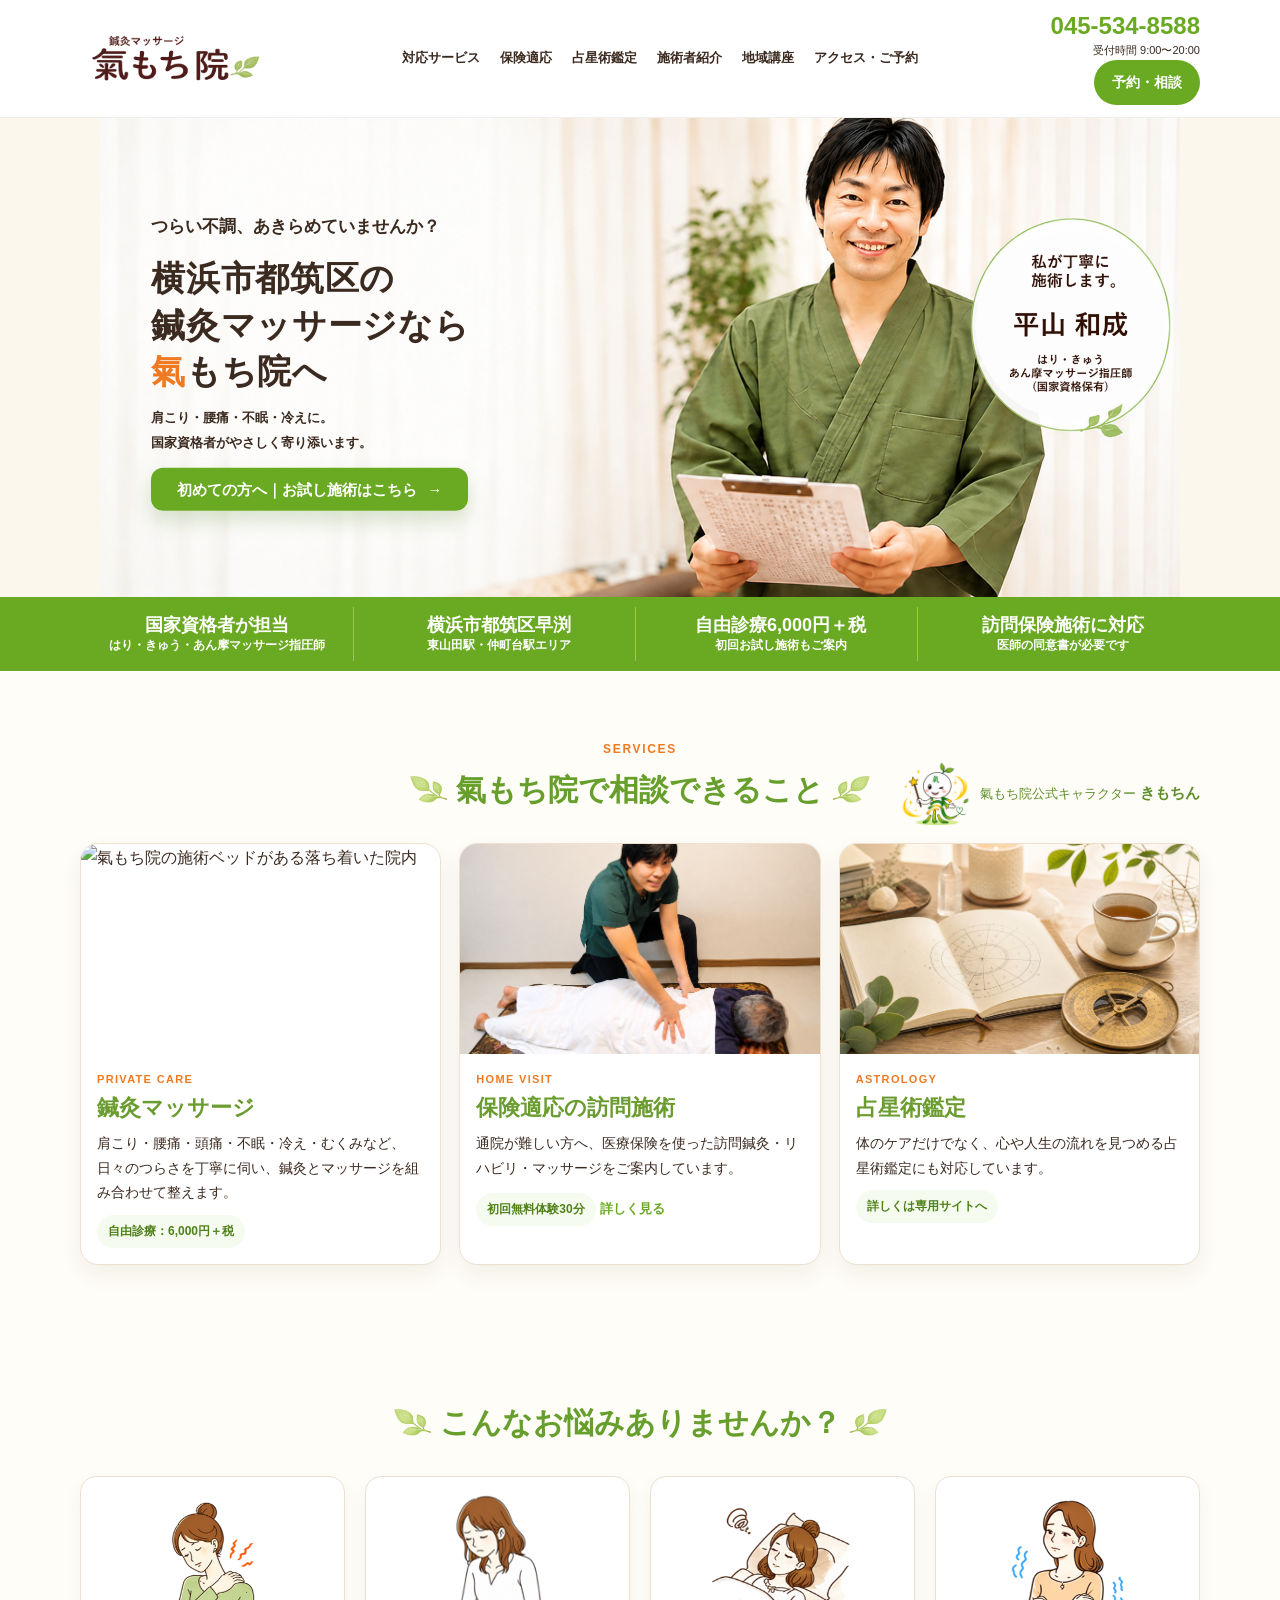
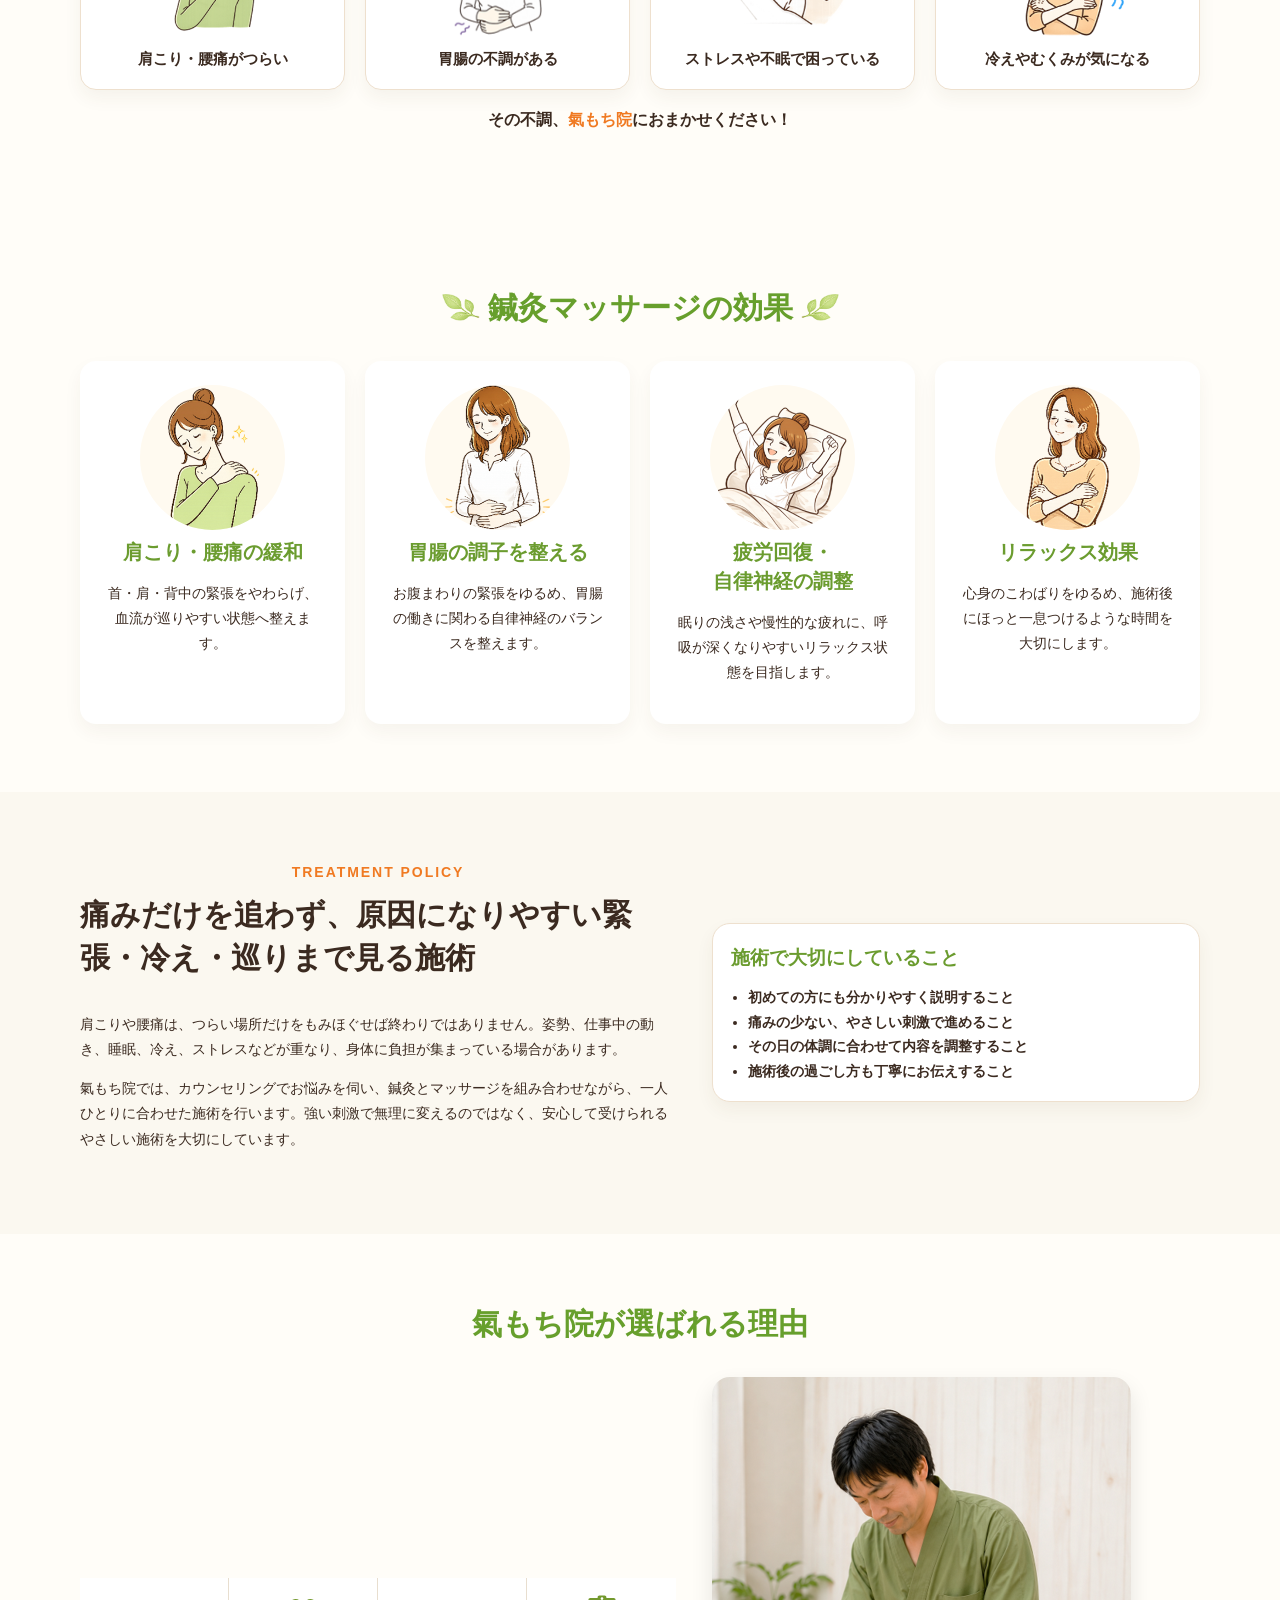
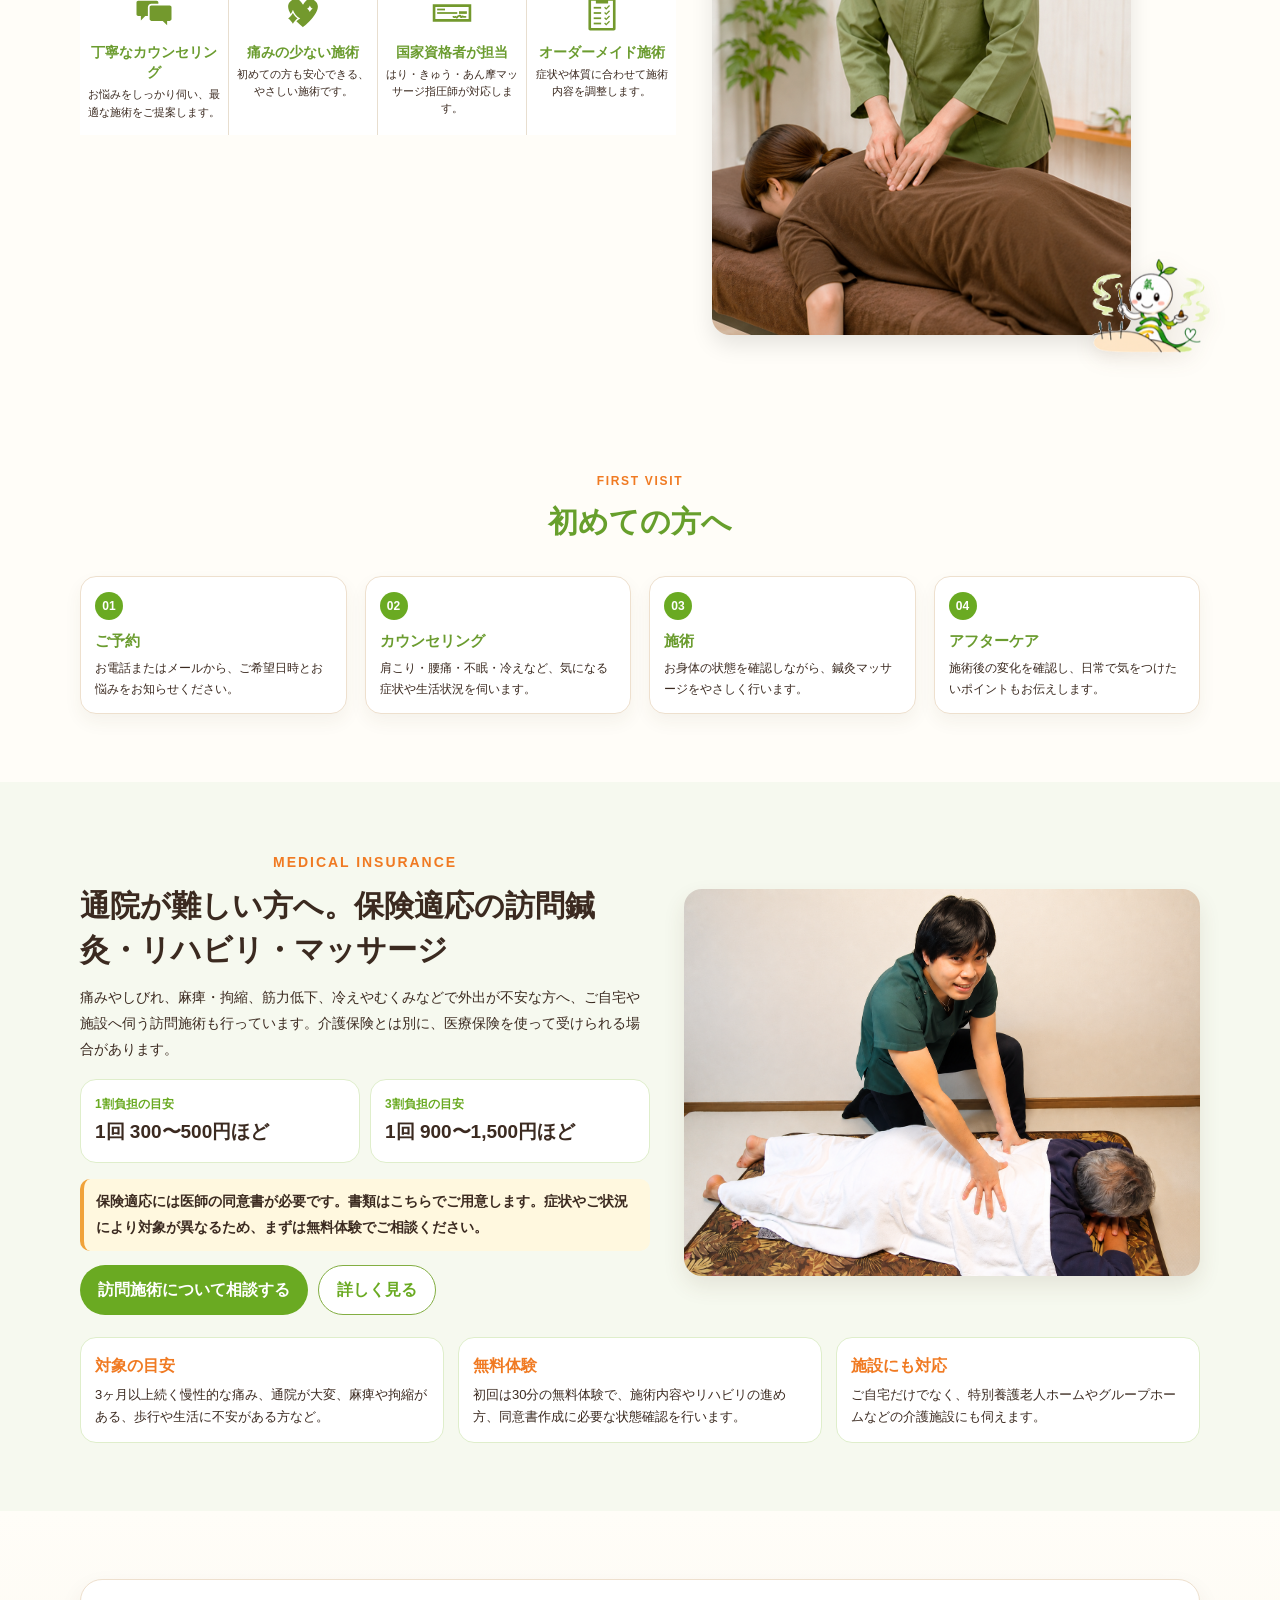
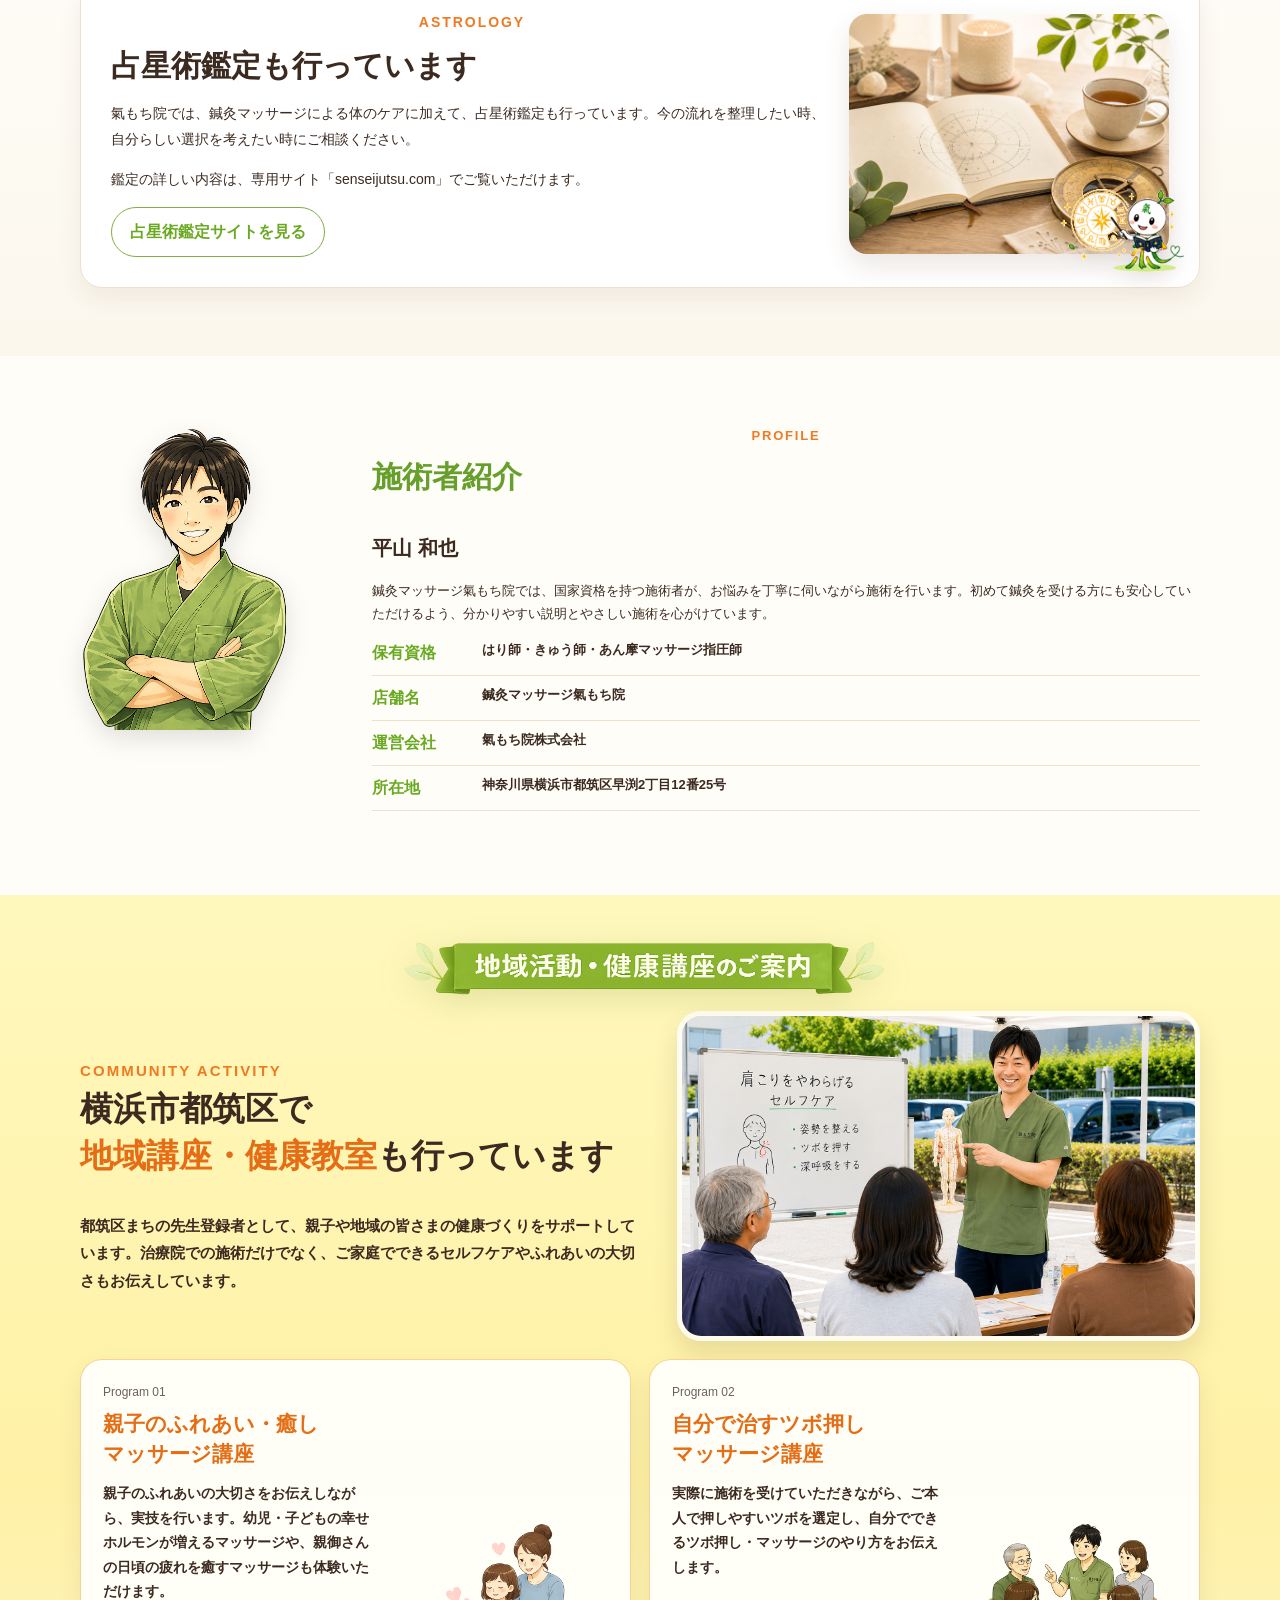
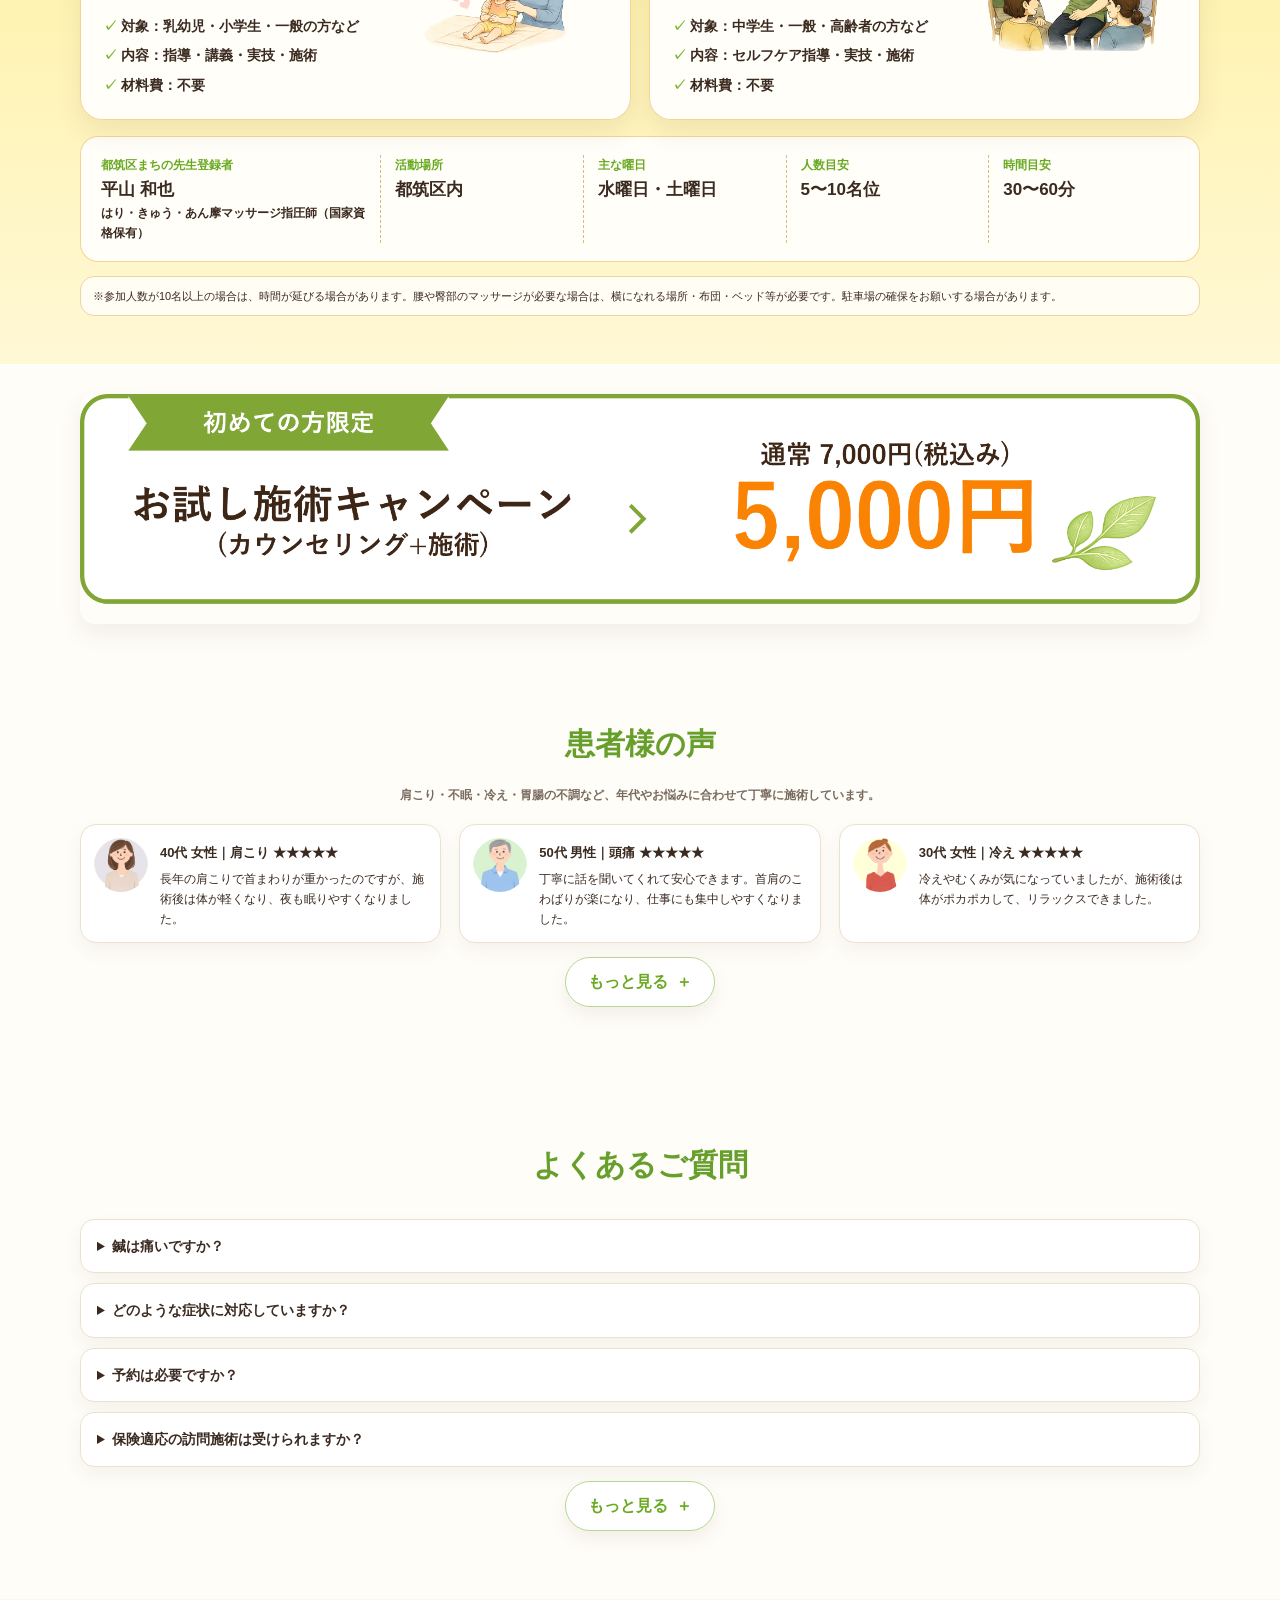
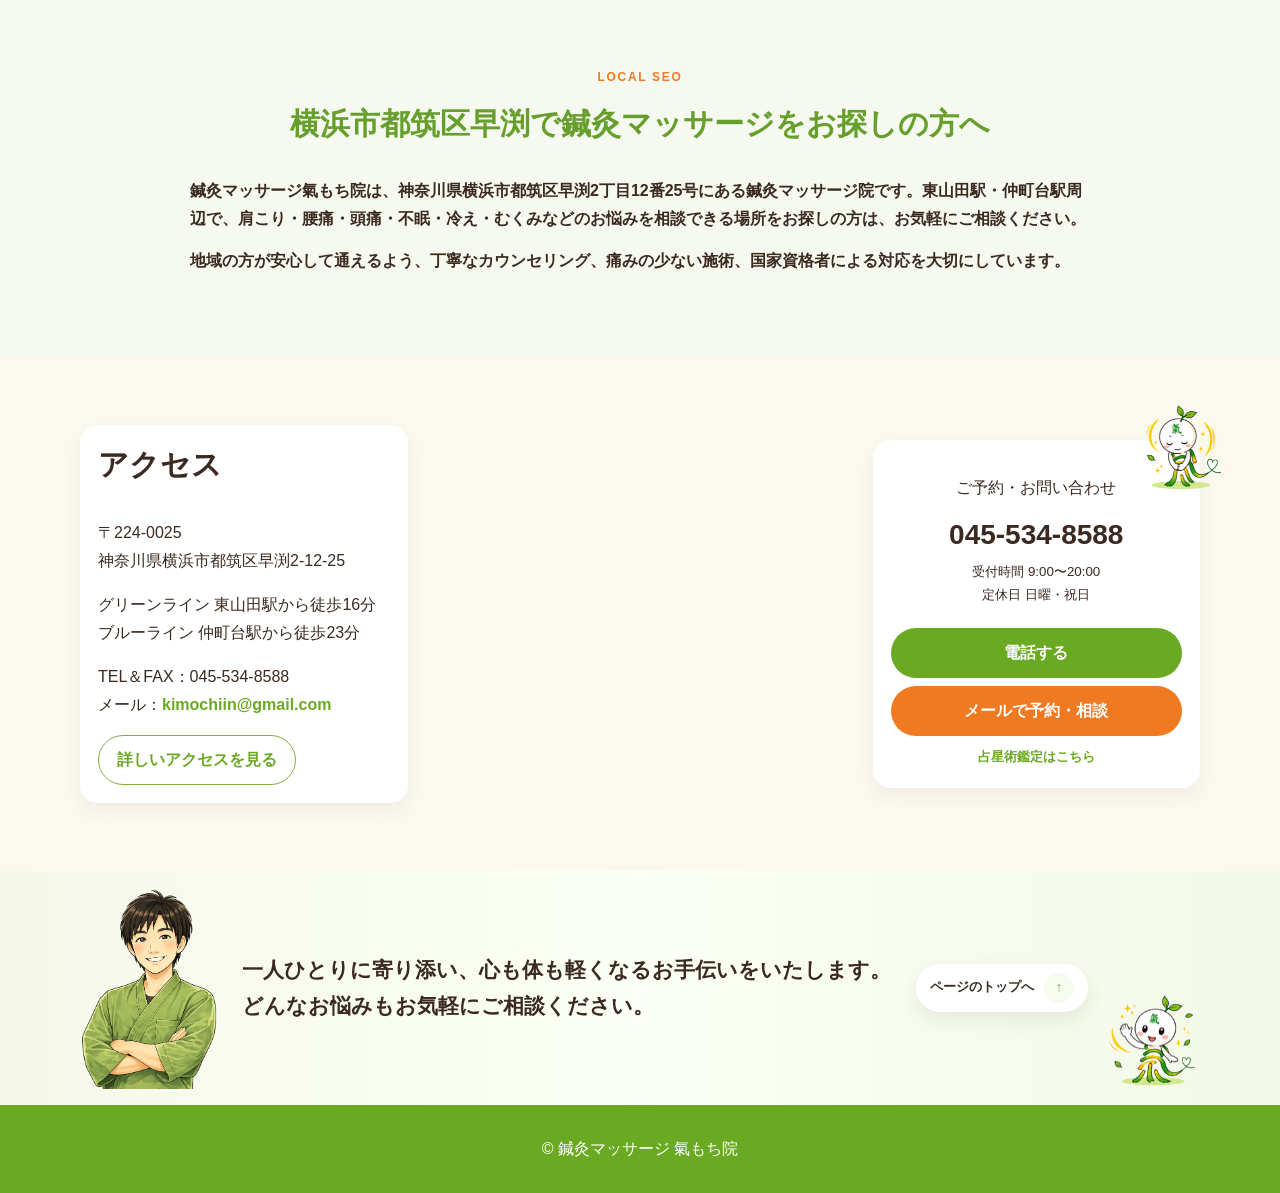
==== commit 26dd4976: "Add Kimochin characters to homepage" ====
--- a/index.html
+++ b/index.html
@@ -16,7 +16,8 @@
   <link rel="apple-touch-icon" href="images/apple-touch-icon.png" />
   <link rel="manifest" href="site.webmanifest" />
   <meta name="theme-color" content="#6aaa22" />
-  <link rel="stylesheet" href="style.css" />
+  <link rel="stylesheet" href="style.css?v=20260723-1" />
+  <link rel="stylesheet" href="kimochin.css?v=20260723-1" />
   <script type="application/ld+json">
   {
     "@context": "https://schema.org",
@@ -120,6 +121,10 @@
   <div class="container">
     <p class="section-kicker">Services</p>
     <h2><img src="images/sousyoku_leef_left.png" alt="" />氣もち院で相談できること<img src="images/sousyoku_leef_right.png" alt="" /></h2>
+    <div class="kimochin-intro">
+      <img src="images/kimochin/wink-transparent.svg?v=1" alt="氣もち院公式キャラクター きもちん" />
+      <p>氣もち院公式キャラクター <strong>きもちん</strong></p>
+    </div>
     <div class="service-grid">
       <article class="service-card">
         <img src="images/photo_treatment_room.png" alt="氣もち院の施術ベッドがある落ち着いた院内" loading="lazy" decoding="async" />
@@ -206,7 +211,10 @@
         <article><img src="images/erabareruriyu_kokkasikaku.svg" alt="国家資格を持つ施術者"><h3>国家資格者が担当</h3><p>はり・きゅう・あん摩マッサージ指圧師が対応します。</p></article>
         <article><img src="images/erabareruriyu_odermade.svg" alt="一人ひとりに合わせたオーダーメイド施術"><h3>オーダーメイド施術</h3><p>症状や体質に合わせて施術内容を調整します。</p></article>
       </div>
-      <img class="treatment-photo" src="images/sezyutsu.png" alt="氣もち院の施術イメージ" loading="lazy" decoding="async" />
+      <div class="kimochin-photo-wrap">
+        <img class="treatment-photo" src="images/sezyutsu.png" alt="氣もち院の施術イメージ" loading="lazy" decoding="async" />
+        <img class="kimochin-acupuncture" src="images/kimochin/acupuncture-transparent.svg?v=1" alt="鍼灸を案内するきもちん" loading="lazy" decoding="async" />
+      </div>
     </div>
   </div>
 </section>
@@ -259,7 +267,10 @@
       <p>鑑定の詳しい内容は、専用サイト「senseijutsu.com」でご覧いただけます。</p>
       <a class="btn outline" href="https://www.senseijutsu.com" target="_blank" rel="noopener">占星術鑑定サイトを見る</a>
     </div>
-    <img class="astrology-image" src="images/photo_astrology.png" alt="占星術鑑定をイメージしたノートと天体図の写真" loading="lazy" decoding="async" />
+    <div class="kimochin-photo-wrap">
+      <img class="astrology-image" src="images/photo_astrology.png" alt="占星術鑑定をイメージしたノートと天体図の写真" loading="lazy" decoding="async" />
+      <img class="kimochin-fortune" src="images/kimochin/fortune-transparent.svg?v=1" alt="占星術を案内するきもちん" loading="lazy" decoding="async" />
+    </div>
   </div>
 </section>
 
@@ -450,6 +461,7 @@
     </div>
     <iframe class="map" title="氣もち院周辺地図" src="https://www.google.com/maps?q=神奈川県横浜市都筑区早渕2-12-25&output=embed" loading="lazy" referrerpolicy="no-referrer-when-downgrade"></iframe>
     <div id="reserve" class="reserve-box">
+      <img class="kimochin-bow" src="images/kimochin/bow-transparent.svg?v=1" alt="お辞儀をするきもちん" loading="lazy" decoding="async" />
       <p>ご予約・お問い合わせ</p>
       <strong>045-534-8588</strong>
       <small>受付時間 9:00〜20:00<br>定休日 日曜・祝日</small>
@@ -469,6 +481,7 @@
     <a class="page-top-btn" href="#top" aria-label="ページのトップへ戻る">
       <span>ページのトップへ</span><b>↑</b>
     </a>
+    <img class="kimochin-wave" src="images/kimochin/wave-transparent.svg?v=1" alt="手を振るきもちん" loading="lazy" decoding="async" />
   </div>
 </section>
 </main>
--- a/kimochin.css
+++ b/kimochin.css
@@ -0,0 +1,129 @@
+body{
+  overflow-x:hidden;
+}
+.services-section .container{
+  position:relative;
+}
+.kimochin-intro{
+  display:flex;
+  align-items:center;
+  justify-content:center;
+  gap:8px;
+  margin:-16px 0 18px;
+  color:#5e8f29;
+  font-size:12px;
+}
+.kimochin-intro img{
+  width:62px;
+  height:62px;
+  object-fit:contain;
+}
+.kimochin-intro p{
+  margin:0;
+}
+.kimochin-intro strong{
+  font-size:15px;
+}
+.kimochin-photo-wrap{
+  position:relative;
+  min-width:0;
+}
+.kimochin-acupuncture,
+.kimochin-fortune{
+  position:absolute;
+  right:-10px;
+  bottom:-12px;
+  width:104px;
+  max-height:104px;
+  object-fit:contain;
+  filter:drop-shadow(0 6px 10px rgba(88,61,35,.12));
+}
+.kimochin-bow{
+  width:72px;
+  height:72px;
+  object-fit:contain;
+  margin:-12px auto 0;
+}
+.kimochin-wave{
+  width:82px;
+  height:82px;
+  object-fit:contain;
+  justify-self:center;
+}
+@media (min-width:700px){
+  .kimochin-intro{
+    position:absolute;
+    top:18px;
+    right:0;
+    justify-content:flex-end;
+    margin:0;
+    font-size:13px;
+  }
+  .kimochin-intro img{
+    width:74px;
+    height:74px;
+  }
+  .kimochin-acupuncture,
+  .kimochin-fortune{
+    right:-18px;
+    bottom:-18px;
+    width:132px;
+    max-height:132px;
+  }
+  .reserve-box{
+    position:relative;
+  }
+  .kimochin-bow{
+    position:absolute;
+    right:-26px;
+    top:-38px;
+    width:88px;
+    height:88px;
+    margin:0;
+  }
+  .closing-inner{
+    grid-template-columns:150px 1fr 180px 100px;
+  }
+  .kimochin-wave{
+    width:100px;
+    height:100px;
+    justify-self:end;
+    align-self:end;
+  }
+}
+@media (min-width:700px) and (max-width:1023px){
+  .kimochin-intro{
+    position:static;
+    justify-content:center;
+    margin:-12px 0 18px;
+  }
+  .closing-inner{
+    grid-template-columns:100px 1fr 90px;
+  }
+  .page-top-btn{
+    grid-column:1 / -1;
+  }
+}
+@media (max-width:699px){
+  .kimochin-acupuncture,
+  .kimochin-fortune{
+    right:4px;
+    bottom:4px;
+    width:86px;
+    max-height:86px;
+  }
+  .closing-inner{
+    grid-template-columns:74px 1fr 70px;
+  }
+  .closing-person{
+    width:74px;
+  }
+  .kimochin-wave{
+    width:68px;
+    height:68px;
+    align-self:end;
+  }
+  .page-top-btn{
+    grid-column:1 / -1;
+  }
+}
